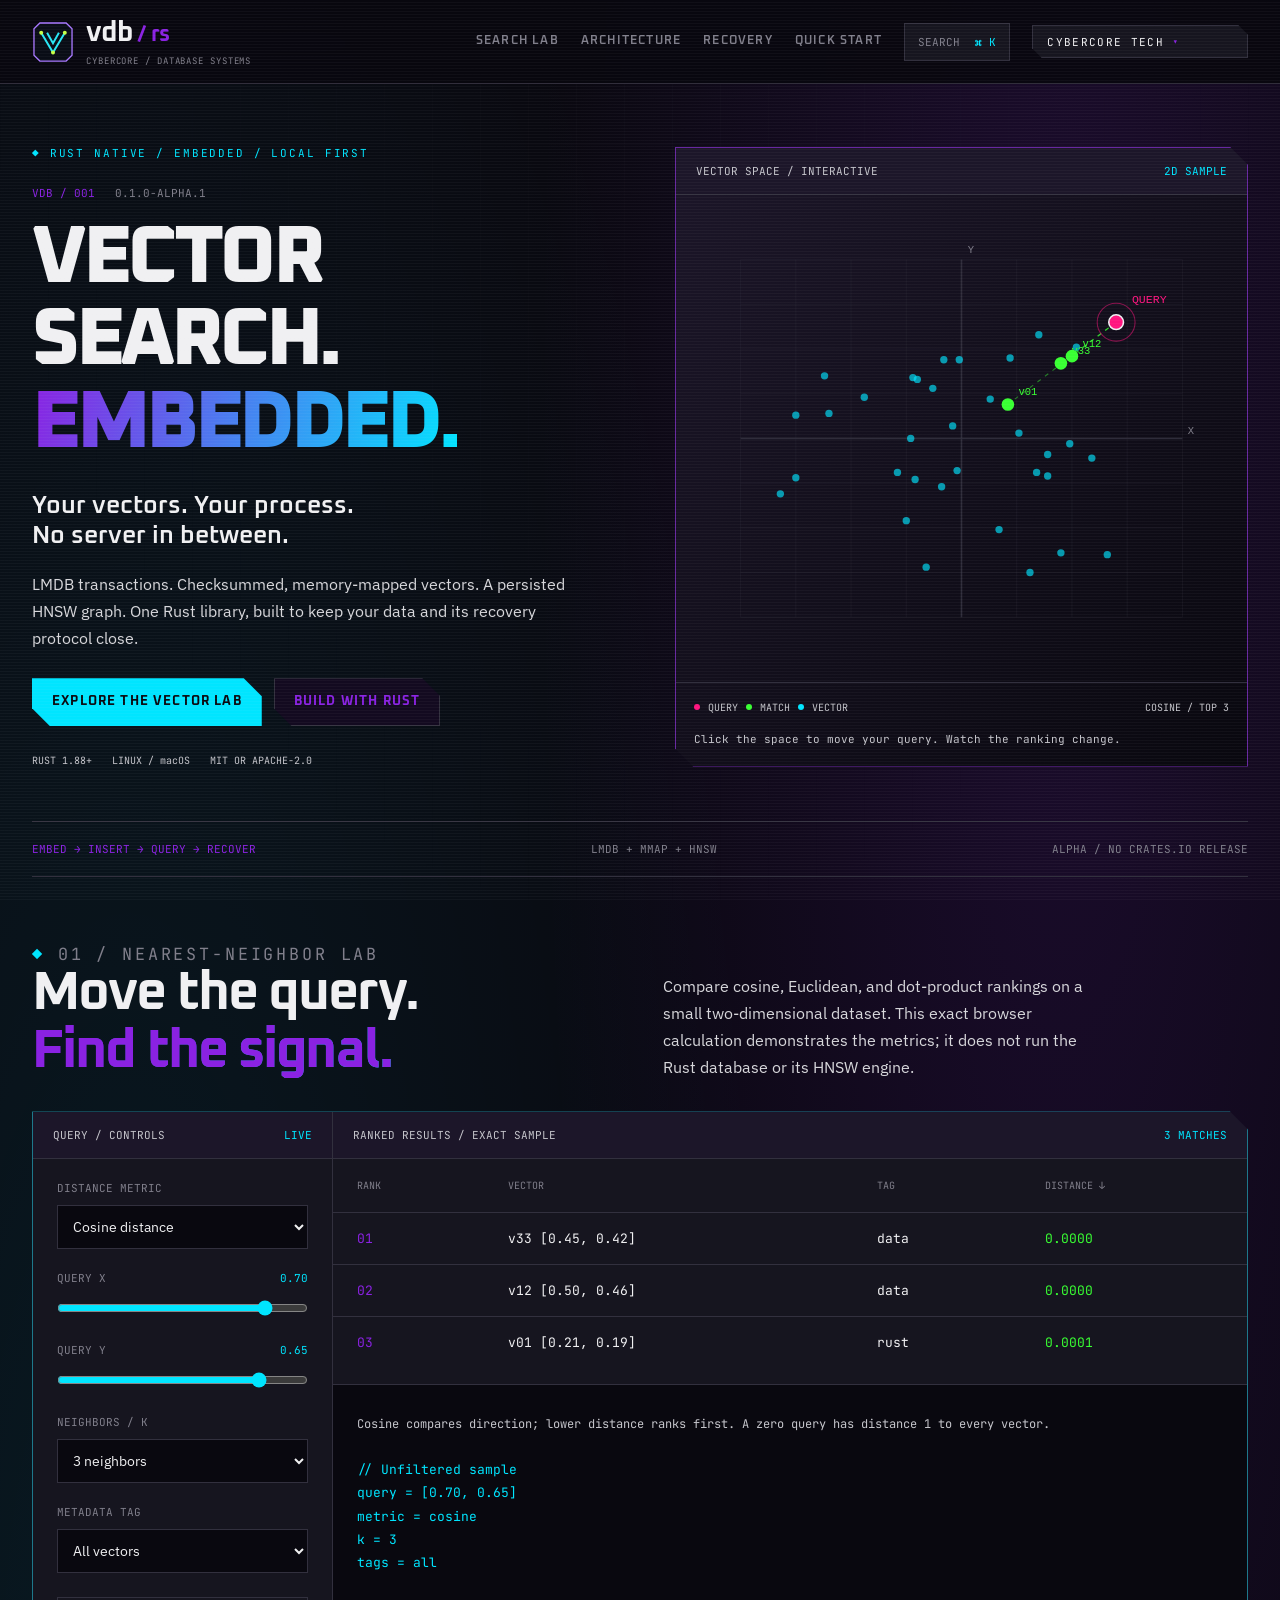
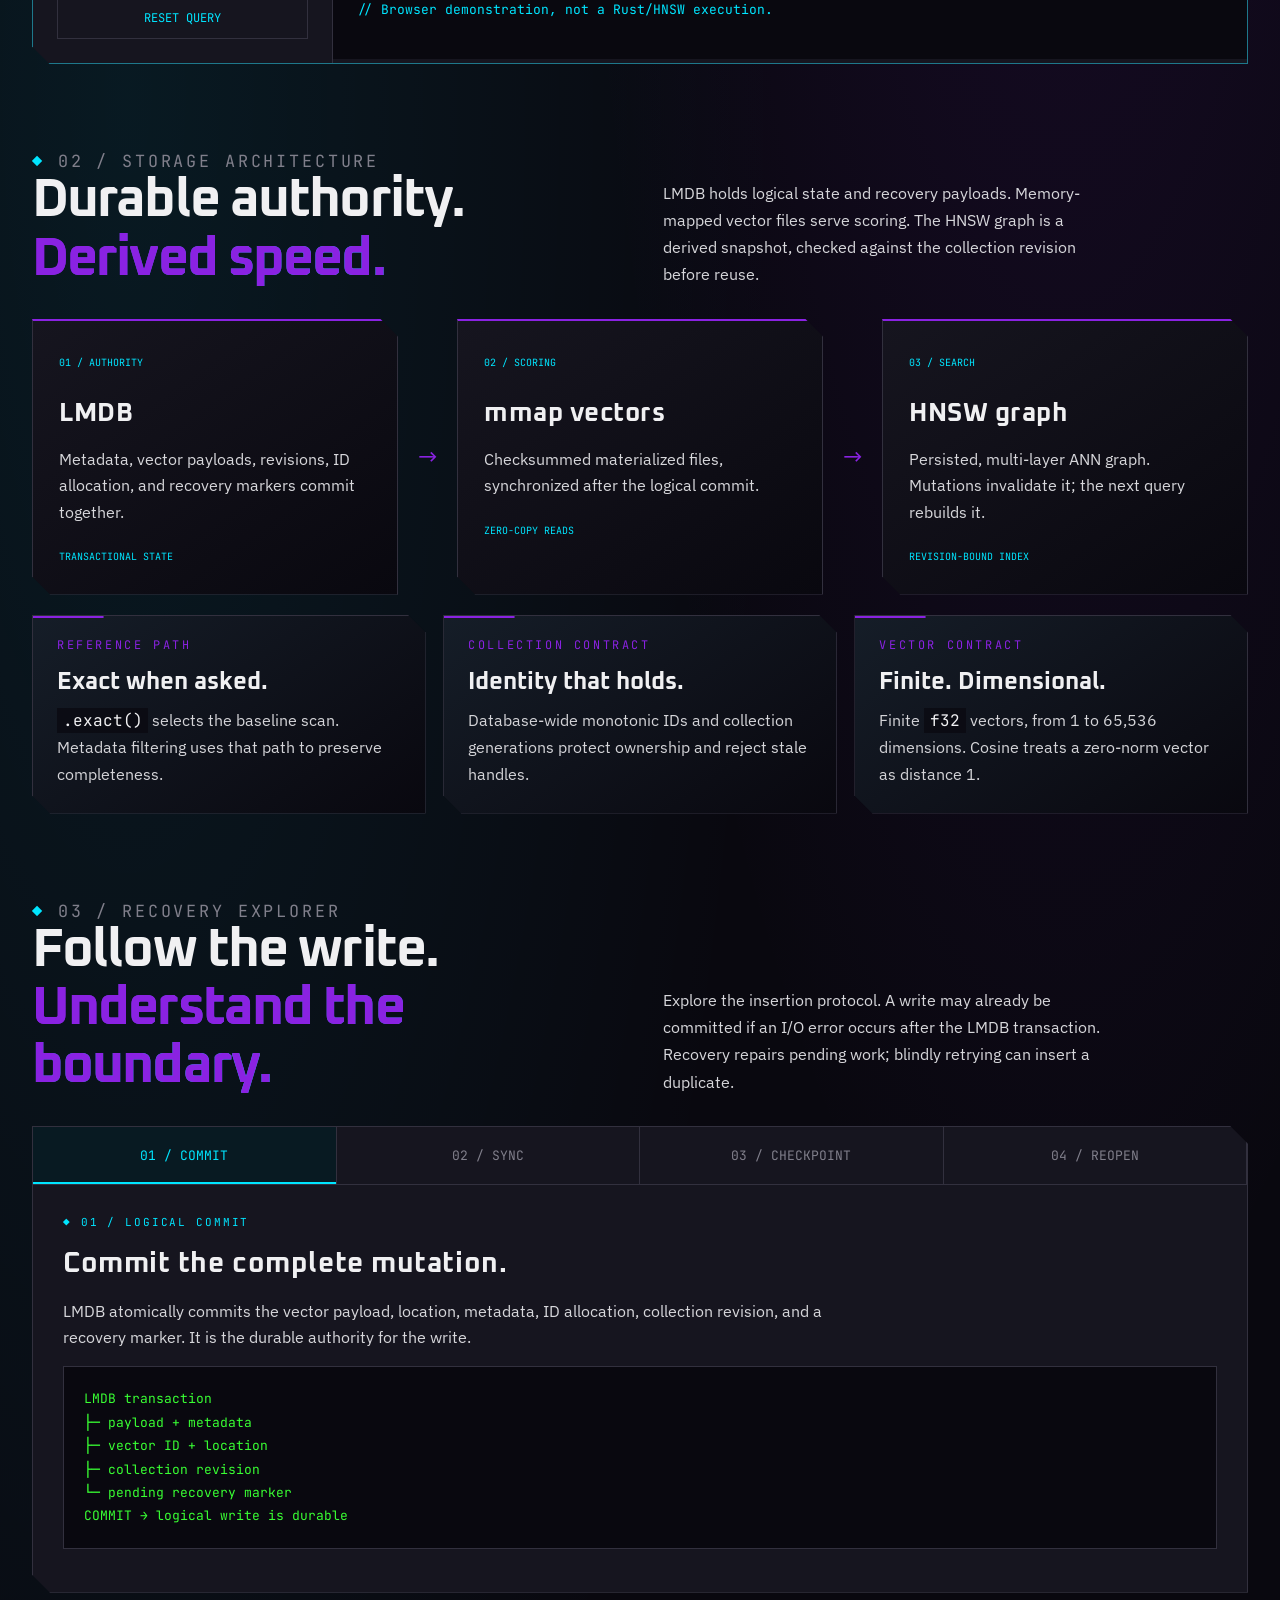
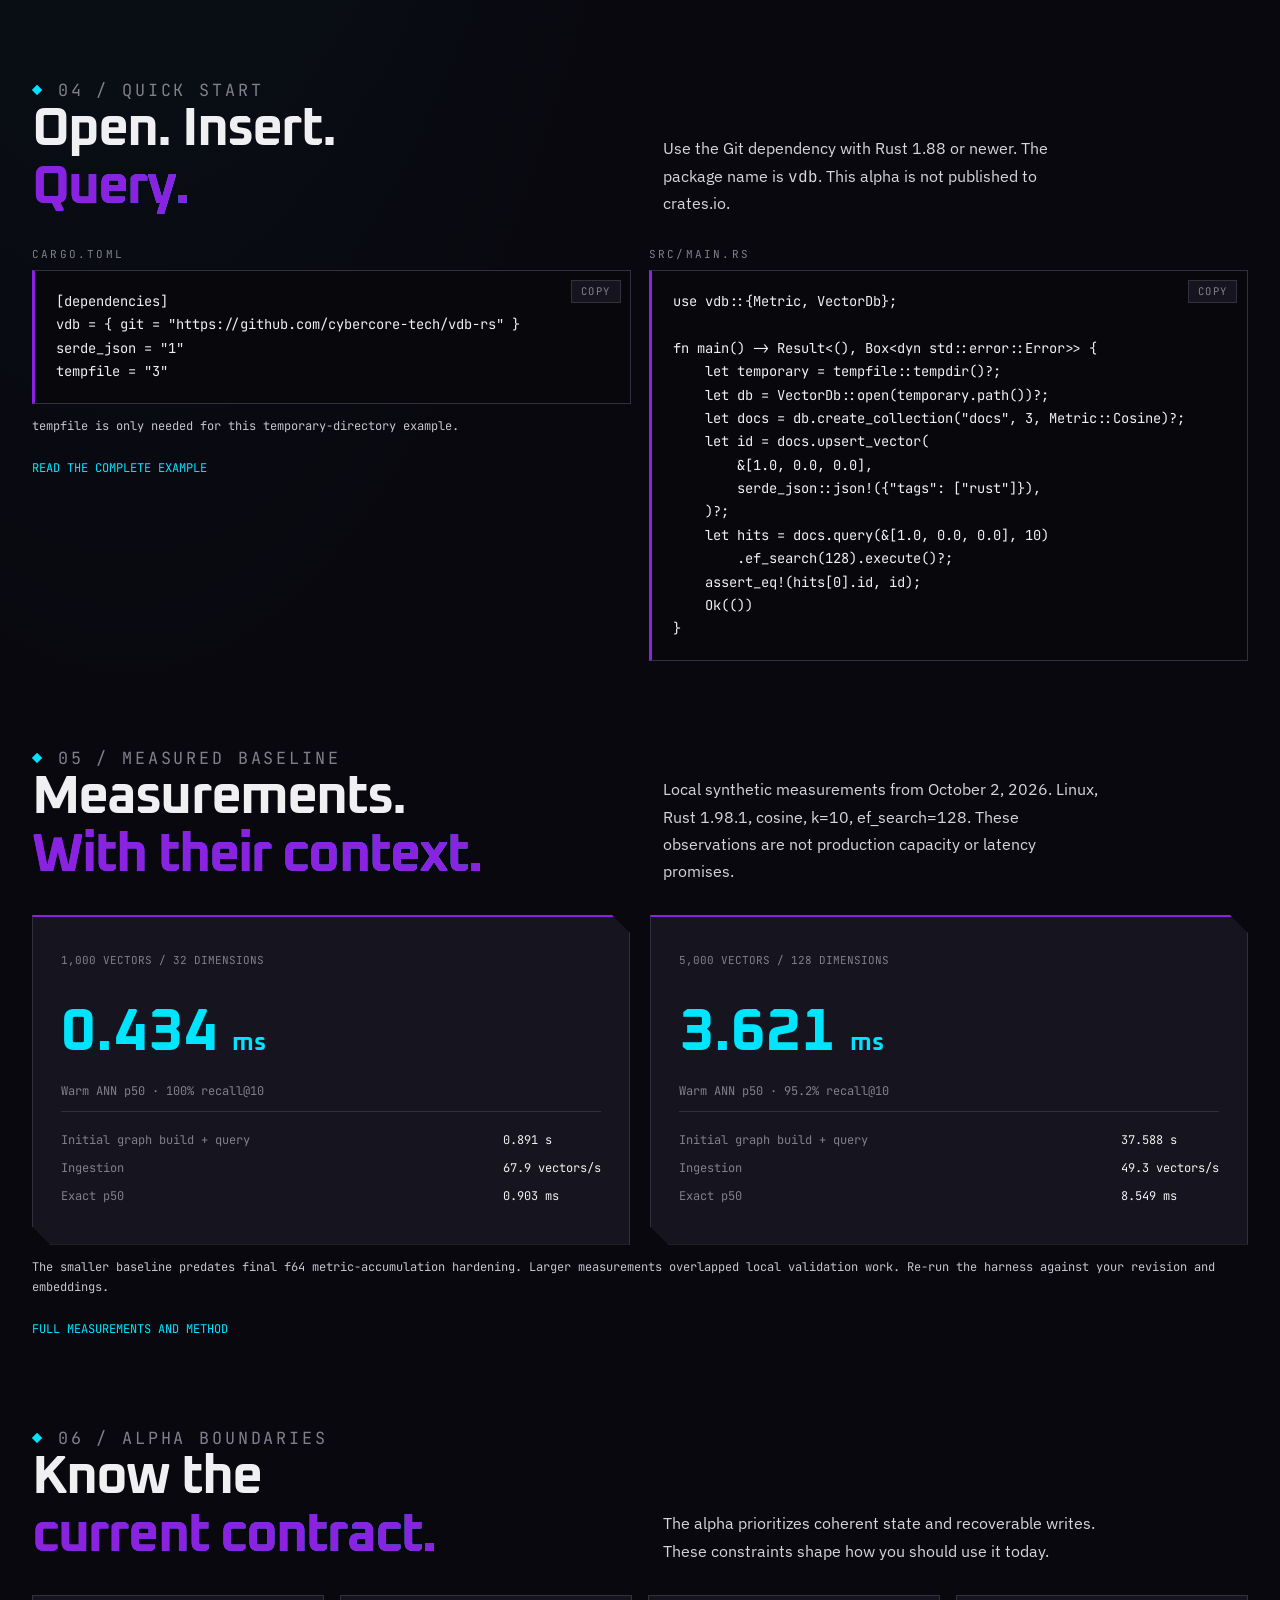
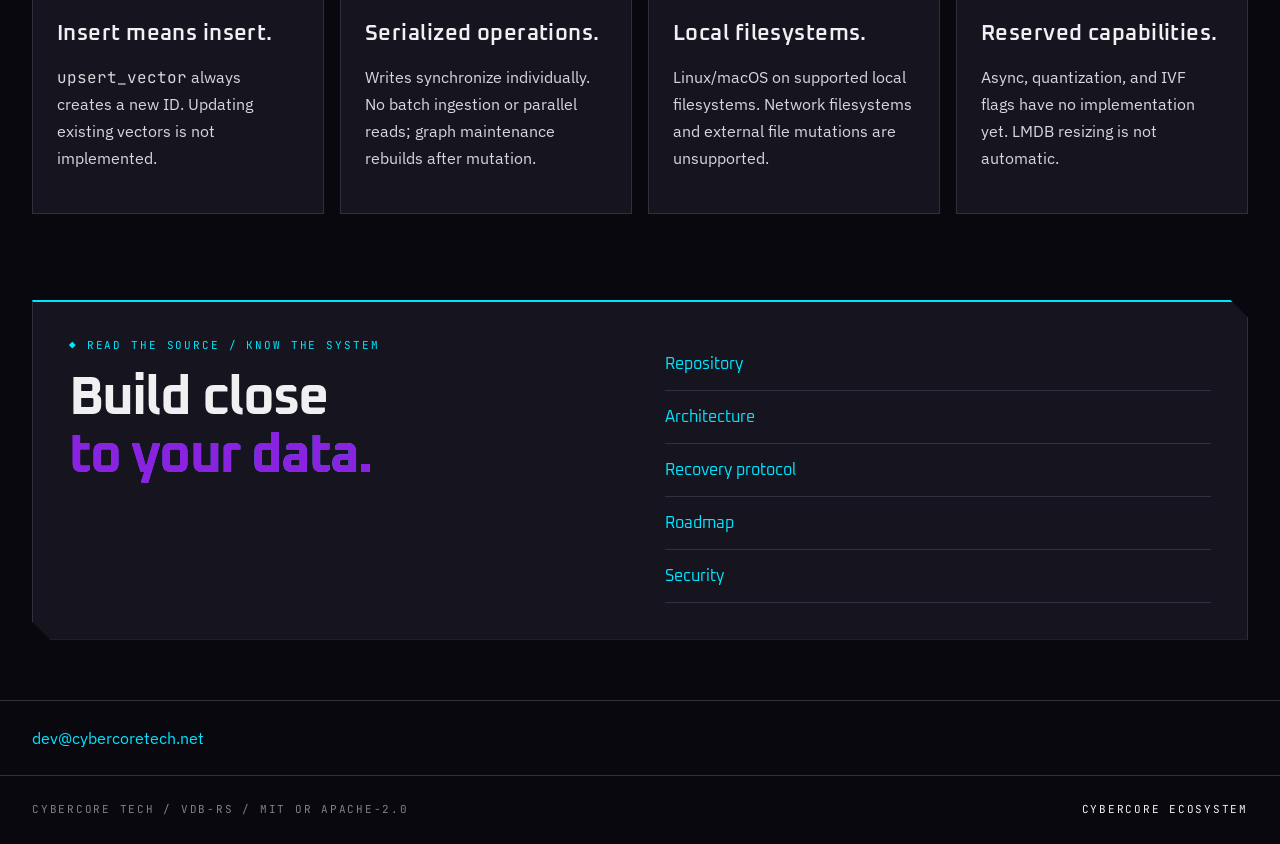
==== index.html @ 1ded9e24 "Serve interactive vdb-rs website from Pages root" ====
<!doctype html>
<html lang="en" data-theme="vdb-neural-violet">
<head>
<meta charset="utf-8"><meta name="viewport" content="width=device-width,initial-scale=1">
<title>vdb-rs — Vector search. Embedded.</title><meta name="description" content="An embedded Rust vector database with LMDB transactions, checksummed mmap vectors, durable recovery, and persisted HNSW. Explore vector search in an interactive lab."><meta name="theme-color" content="#09080f">
<link rel="icon" type="image/svg+xml" href="docs/assets/vdb-mark.svg"><link rel="stylesheet" href="docs/base.css"><link rel="stylesheet" href="docs/fonts.css"><link rel="stylesheet" href="docs/site.css">
<script>window.SITE={dataRoot:'https://cybercore-tech.github.io/data',defaultTheme:'vdb-neural-violet',mashups:[{id:'vdb-neural-violet',label:'NEURAL VIOLET',base:'cyberpunk-mainframe',accent:'neosynth-nova'},{id:'vdb-index-acid',label:'INDEX ACID',base:'dystopian-sector',accent:'cyberdyne-neural'}]};</script>
</head>
<body>
<a class="skip-link" href="#main">Skip to content</a>
<header class="site-header"><a class="brand" href="#top"><img src="docs/assets/vdb-mark.svg" alt="" width="42" height="42"><span class="brand-name">vdb<span class="brand-rs">/ rs</span><small>CYBERCORE / DATABASE SYSTEMS</small></span></a><nav class="main-nav" aria-label="Primary"><a href="#lab">SEARCH LAB</a><a href="#architecture">ARCHITECTURE</a><a href="#recovery">RECOVERY</a><a href="#setup">QUICK START</a></nav><button id="openSearch" class="search-trigger" type="button">SEARCH <kbd>⌘ K</kbd></button><div class="theme-picker"><button id="themeButton" class="theme-button" type="button" aria-haspopup="listbox" aria-expanded="false" aria-controls="themeMenu">NEURAL VIOLET</button><div id="themeMenu" class="theme-menu" role="listbox" aria-label="Theme" hidden></div></div></header>
<main id="main">
<section id="top" class="wrap hero"><div class="hero-copy"><p class="eyebrow">RUST NATIVE / EMBEDDED / LOCAL FIRST</p><div class="hero-id">VDB / 001 <span>0.1.0-ALPHA.1</span></div><h1>VECTOR<br>SEARCH.<br><em>EMBEDDED.</em></h1><p class="tagline">Your vectors. Your process.<br>No server in between.</p><p class="lede">LMDB transactions. Checksummed, memory-mapped vectors. A persisted HNSW graph. One Rust library, built to keep your data and its recovery protocol close.</p><div class="cta"><a class="btn" href="#lab">EXPLORE THE VECTOR LAB</a><a class="btn ghost" href="#setup">BUILD WITH RUST</a></div><div class="hero-meta">RUST 1.88+ <span>LINUX / macOS</span> MIT OR APACHE-2.0</div></div><div class="hero-instrument"><div class="panel-bar"><span>VECTOR SPACE / INTERACTIVE</span><span>2D SAMPLE</span></div><div class="plot-shell"><svg id="vectorPlot" viewBox="0 0 520 440" role="img" aria-labelledby="plotTitle plotDesc"><title id="plotTitle">Interactive two-dimensional vector space</title><desc id="plotDesc">Sample vectors and a query point. Click to move the query or use the X and Y controls in the search lab. Lines connect the nearest ranked matches.</desc></svg></div><div class="plot-footer"><span class="legend"><i></i>QUERY <i></i>MATCH <i></i>VECTOR</span><span id="plotMetric">COSINE / TOP 3</span></div><p class="plot-hint">Click the space to move your query. Watch the ranking change.</p></div></section>
<div class="wrap mission-strip"><span>EMBED → INSERT → QUERY → RECOVER</span><span>LMDB + MMAP + HNSW</span><span>ALPHA / NO CRATES.IO RELEASE</span></div>
<section class="wrap section" id="lab"><div class="section-head"><div><p class="eyebrow">01 / NEAREST-NEIGHBOR LAB</p><h2>Move the query.<br><em>Find the signal.</em></h2></div><p>Compare cosine, Euclidean, and dot-product rankings on a small two-dimensional dataset. This exact browser calculation demonstrates the metrics; it does not run the Rust database or its HNSW engine.</p></div><div class="lab-grid"><div class="query-panel"><div class="panel-bar">QUERY / CONTROLS <span>LIVE</span></div><label for="metric">DISTANCE METRIC</label><select id="metric"><option value="cosine">Cosine distance</option><option value="euclidean">Euclidean distance</option><option value="dot">Dot-product similarity</option></select><label for="queryX">QUERY X <output id="xValue" for="queryX">0.70</output></label><input id="queryX" type="range" min="-1" max="1" step="0.01" value="0.7"><label for="queryY">QUERY Y <output id="yValue" for="queryY">0.65</output></label><input id="queryY" type="range" min="-1" max="1" step="0.01" value="0.65"><label for="neighborCount">NEIGHBORS / K</label><select id="neighborCount"><option value="3">3 neighbors</option><option value="5">5 neighbors</option><option value="8">8 neighbors</option></select><label for="vectorFilter">METADATA TAG</label><select id="vectorFilter"><option value="all">All vectors</option><option value="rust">rust</option><option value="systems">systems</option><option value="data">data</option></select><button id="resetQuery" class="quiet-button" type="button">RESET QUERY</button></div><div class="results-panel"><div class="panel-bar"><span>RANKED RESULTS / EXACT SAMPLE</span><span id="resultCount" role="status">3 MATCHES</span></div><div class="table-scroll"><table><thead><tr><th scope="col">RANK</th><th scope="col">VECTOR</th><th scope="col">TAG</th><th scope="col" id="scoreHeading">DISTANCE ↓</th></tr></thead><tbody id="resultRows"></tbody></table></div><div class="query-readout"><span id="metricExplanation">Cosine compares direction; lower distance ranks first.</span><pre id="queryCode"></pre></div></div></div></section>
<section class="wrap section" id="architecture"><div class="section-head"><div><p class="eyebrow">02 / STORAGE ARCHITECTURE</p><h2>Durable authority.<br><em>Derived speed.</em></h2></div><p>LMDB holds logical state and recovery payloads. Memory-mapped vector files serve scoring. The HNSW graph is a derived snapshot, checked against the collection revision before reuse.</p></div><div class="architecture-flow"><article><span class="num">01 / AUTHORITY</span><h3>LMDB</h3><p>Metadata, vector payloads, revisions, ID allocation, and recovery markers commit together.</p><code>TRANSACTIONAL STATE</code></article><span class="flow-connector" aria-hidden="true">→</span><article><span class="num">02 / SCORING</span><h3>mmap vectors</h3><p>Checksummed materialized files, synchronized after the logical commit.</p><code>ZERO-COPY READS</code></article><span class="flow-connector" aria-hidden="true">→</span><article><span class="num">03 / SEARCH</span><h3>HNSW graph</h3><p>Persisted, multi-layer ANN graph. Mutations invalidate it; the next query rebuilds it.</p><code>REVISION-BOUND INDEX</code></article></div><div class="grid g3 capability-grid"><article class="card"><span class="num">REFERENCE PATH</span><h3>Exact when asked.</h3><p><code>.exact()</code> selects the baseline scan. Metadata filtering uses that path to preserve completeness.</p></article><article class="card"><span class="num">COLLECTION CONTRACT</span><h3>Identity that holds.</h3><p>Database-wide monotonic IDs and collection generations protect ownership and reject stale handles.</p></article><article class="card"><span class="num">VECTOR CONTRACT</span><h3>Finite. Dimensional.</h3><p>Finite <code>f32</code> vectors, from 1 to 65,536 dimensions. Cosine treats a zero-norm vector as distance 1.</p></article></div></section>
<section class="wrap section" id="recovery"><div class="section-head"><div><p class="eyebrow">03 / RECOVERY EXPLORER</p><h2>Follow the write.<br><em>Understand the boundary.</em></h2></div><p>Explore the insertion protocol. A write may already be committed if an I/O error occurs after the LMDB transaction. Recovery repairs pending work; blindly retrying can insert a duplicate.</p></div><div class="recovery-panel"><div class="recovery-steps" role="tablist" aria-label="Recovery protocol stages"><button role="tab" id="recoveryTab0" aria-controls="recoveryDetail" aria-selected="true" data-step="0">01 / COMMIT</button><button role="tab" id="recoveryTab1" aria-controls="recoveryDetail" aria-selected="false" tabindex="-1" data-step="1">02 / SYNC</button><button role="tab" id="recoveryTab2" aria-controls="recoveryDetail" aria-selected="false" tabindex="-1" data-step="2">03 / CHECKPOINT</button><button role="tab" id="recoveryTab3" aria-controls="recoveryDetail" aria-selected="false" tabindex="-1" data-step="3">04 / REOPEN</button></div><div id="recoveryDetail" role="tabpanel" aria-labelledby="recoveryTab0" tabindex="0"><p class="eyebrow" id="recoveryStage"></p><h3 id="recoveryTitle"></h3><p id="recoveryText"></p><pre id="recoveryTrace"></pre></div></div></section>
<section class="wrap section" id="setup"><div class="section-head"><div><p class="eyebrow">04 / QUICK START</p><h2>Open. Insert.<br><em>Query.</em></h2></div><p>Use the Git dependency with Rust 1.88 or newer. The package name is <code>vdb</code>. This alpha is not published to crates.io.</p></div><div class="grid g2"><div><span class="label">CARGO.TOML</span><pre class="code" data-copy><code>[dependencies]
vdb = { git = "https://github.com/cybercore-tech/vdb-rs" }
serde_json = "1"
tempfile = "3"</code></pre><p class="code-note">tempfile is only needed for this temporary-directory example.</p><a class="source-link" href="https://github.com/cybercore-tech/vdb-rs/blob/main/examples/basic.rs">READ THE COMPLETE EXAMPLE</a></div><div><span class="label">SRC/MAIN.RS</span><pre class="code" data-copy><code>use vdb::{Metric, VectorDb};

fn main() -&gt; Result&lt;(), Box&lt;dyn std::error::Error&gt;&gt; {
    let temporary = tempfile::tempdir()?;
    let db = VectorDb::open(temporary.path())?;
    let docs = db.create_collection("docs", 3, Metric::Cosine)?;
    let id = docs.upsert_vector(
        &amp;[1.0, 0.0, 0.0],
        serde_json::json!({"tags": ["rust"]}),
    )?;
    let hits = docs.query(&amp;[1.0, 0.0, 0.0], 10)
        .ef_search(128).execute()?;
    assert_eq!(hits[0].id, id);
    Ok(())
}</code></pre></div></div></section>
<section class="wrap section" id="benchmarks"><div class="section-head"><div><p class="eyebrow">05 / MEASURED BASELINE</p><h2>Measurements.<br><em>With their context.</em></h2></div><p>Local synthetic measurements from October 2, 2026. Linux, Rust 1.98.1, cosine, k=10, ef_search=128. These observations are not production capacity or latency promises.</p></div><div class="benchmark-grid"><article><span>1,000 VECTORS / 32 DIMENSIONS</span><strong>0.434 <small>ms</small></strong><p>Warm ANN p50 · 100% recall@10</p><dl><dt>Initial graph build + query</dt><dd>0.891 s</dd><dt>Ingestion</dt><dd>67.9 vectors/s</dd><dt>Exact p50</dt><dd>0.903 ms</dd></dl></article><article><span>5,000 VECTORS / 128 DIMENSIONS</span><strong>3.621 <small>ms</small></strong><p>Warm ANN p50 · 95.2% recall@10</p><dl><dt>Initial graph build + query</dt><dd>37.588 s</dd><dt>Ingestion</dt><dd>49.3 vectors/s</dd><dt>Exact p50</dt><dd>8.549 ms</dd></dl></article></div><p class="code-note">The smaller baseline predates final f64 metric-accumulation hardening. Larger measurements overlapped local validation work. Re-run the harness against your revision and embeddings.</p><a class="source-link" href="https://github.com/cybercore-tech/vdb-rs/blob/main/docs/benchmarks.md">FULL MEASUREMENTS AND METHOD</a></section>
<section class="wrap section" id="alpha"><div class="section-head"><div><p class="eyebrow">06 / ALPHA BOUNDARIES</p><h2>Know the<br><em>current contract.</em></h2></div><p>The alpha prioritizes coherent state and recoverable writes. These constraints shape how you should use it today.</p></div><div class="alpha-grid"><article><h3>Insert means insert.</h3><p><code>upsert_vector</code> always creates a new ID. Updating existing vectors is not implemented.</p></article><article><h3>Serialized operations.</h3><p>Writes synchronize individually. No batch ingestion or parallel reads; graph maintenance rebuilds after mutation.</p></article><article><h3>Local filesystems.</h3><p>Linux/macOS on supported local filesystems. Network filesystems and external file mutations are unsupported.</p></article><article><h3>Reserved capabilities.</h3><p>Async, quantization, and IVF flags have no implementation yet. LMDB resizing is not automatic.</p></article></div></section>
<section class="wrap section" id="docs"><div class="final-panel"><div><p class="eyebrow">READ THE SOURCE / KNOW THE SYSTEM</p><h2>Build close<br><em>to your data.</em></h2></div><div class="doc-links"><a href="https://github.com/cybercore-tech/vdb-rs">Repository</a><a href="https://github.com/cybercore-tech/vdb-rs/blob/main/docs/arch.md">Architecture</a><a href="https://github.com/cybercore-tech/vdb-rs/blob/main/docs/recovery.md">Recovery protocol</a><a href="https://github.com/cybercore-tech/vdb-rs/blob/main/docs/roadmap.md">Roadmap</a><a href="https://github.com/cybercore-tech/vdb-rs/blob/main/SECURITY.md">Security</a></div></div></section>
</main>
<section class="contact-band"><div class="wrap"><cybercore-contact repo="vdb-rs"><a href="mailto:dev@cybercoretech.net">dev@cybercoretech.net</a></cybercore-contact></div></section>
<footer><span>CYBERCORE TECH / VDB-RS / MIT OR APACHE-2.0</span><a href="https://cybercore-tech.github.io/">CYBERCORE ECOSYSTEM</a></footer>
<dialog id="searchDialog" aria-labelledby="searchTitle"><div class="panel-bar"><span id="searchTitle">SEARCH VDB-RS</span><button id="closeSearch" aria-label="Close search" type="button">ESC</button></div><label class="sr-only" for="searchInput">Search page sections</label><input id="searchInput" type="search" placeholder="Metrics, recovery, quick start…"><div id="searchResults"></div><p>Tab to navigate · Enter to open · Esc to close</p></dialog>
<script src="docs/theme.js"></script><script src="docs/lab.js"></script><script type="module" src="https://cybercore-tech.github.io/kit/contact.js"></script>
</body></html>
---- docs/base.css ----
/* Cybercore project-site kit — shared styles. Palette vars are set live by
   app.js from the org theme registry; these are master-mix fallbacks. */

:root {
  --bg: #09080f; --white: #f0f0f2; --acid: #39ff33; --pink: #ff147f; --purple: #8a22e2;
  --cyan: #00e5ff; --orange: #ff9000; --red: #f1142d; --panel: #16151f; --line: #32303e; --muted: #807f8b;
  --sans: Oxanium, system-ui, sans-serif; --display: Orbitron, Oxanium, sans-serif; --mono: 'Share Tech Mono', ui-monospace, monospace;
  --x: 50vw; --y: 30vh;
  --a1: var(--cyan); --a2: var(--pink); --a3: var(--acid);
  --glow: 0 0 .6rem color-mix(in srgb, var(--a1) 55%, transparent), 0 0 2.4rem color-mix(in srgb, var(--a1) 22%, transparent);
  color-scheme: dark;
}
*, *::before, *::after { box-sizing: border-box; }
html { scroll-behavior: smooth; background: var(--bg); }
body {
  margin: 0; min-height: 100vh; color: var(--white); font: 400 1.02rem/1.6 var(--sans);
  background:
    radial-gradient(42rem 42rem at var(--x) var(--y), color-mix(in srgb, var(--a1) 9%, transparent), transparent 60%),
    radial-gradient(60rem 40rem at 110% -10%, color-mix(in srgb, var(--a2) 14%, transparent), transparent 60%),
    radial-gradient(50rem 40rem at -10% 110%, color-mix(in srgb, var(--purple) 16%, transparent), transparent 60%),
    var(--bg);
  overflow-x: hidden;
}
body::before { /* grid */
  content: ""; position: fixed; inset: 0; pointer-events: none; z-index: 0;
  background-image: linear-gradient(color-mix(in srgb, var(--line) 55%, transparent) 1px, transparent 1px),
                    linear-gradient(90deg, color-mix(in srgb, var(--line) 55%, transparent) 1px, transparent 1px);
  background-size: 48px 48px; mask-image: radial-gradient(ellipse at 50% 0%, #000 0%, transparent 75%);
}
body::after { /* scanlines */
  content: ""; position: fixed; inset: 0; pointer-events: none; z-index: 60; opacity: .06;
  background: repeating-linear-gradient(0deg, #fff 0 1px, transparent 1px 3px);
}
a { color: var(--a1); text-decoration: none; }
a:hover { text-decoration: underline; text-underline-offset: 3px; }
::selection { background: var(--a2); color: var(--bg); }
code, pre, kbd { font-family: var(--mono); }
:focus-visible { outline: 2px solid var(--a1); outline-offset: 3px; }

/* ---------- header ---------- */
.site-header {
  position: sticky; top: 0; z-index: 50; display: flex; align-items: center; gap: 1.5rem;
  padding: .85rem clamp(1rem, 4vw, 3rem);
  background: color-mix(in srgb, var(--bg) 78%, transparent); backdrop-filter: blur(14px) saturate(1.4);
  border-bottom: 1px solid color-mix(in srgb, var(--line) 80%, transparent);
}
.brand { display: flex; align-items: center; gap: .7rem; color: var(--white); font: 700 .86rem/1 var(--display); letter-spacing: .14em; --brand-color: var(--cyan); --brand-second: var(--purple); }
.brand:hover { text-decoration: none; }
.brand[data-brand-phase="1"] { --brand-color: var(--pink); --brand-second: var(--orange); }
.brand[data-brand-phase="2"] { --brand-color: var(--acid); --brand-second: var(--cyan); }
.brand[data-brand-phase="3"] { --brand-color: var(--orange); --brand-second: var(--pink); }
.brand[data-brand-phase="4"] { --brand-color: var(--purple); --brand-second: var(--acid); }
.brand[data-brand-phase="5"] { --brand-color: var(--red); --brand-second: var(--cyan); }
.brand-emblem { display: grid; place-items: center; width: 2.3rem; height: 2.3rem; clip-path: polygon(25% 0, 75% 0, 100% 50%, 75% 100%, 25% 100%, 0 50%); background: linear-gradient(135deg, var(--brand-color), var(--brand-second)); color: var(--bg); font-size: .72rem; transition: background .8s; }
.brand-name b { color: var(--brand-color); transition: color .8s; }
.brand small { display: block; margin-top: .3rem; color: var(--muted); font: 400 .66rem/1 var(--mono); letter-spacing: .2em; }
.main-nav { display: flex; gap: 1.3rem; margin-left: auto; font: 600 .74rem/1 var(--display); letter-spacing: .18em; }
.main-nav a { color: var(--muted); }
.main-nav a:hover { color: var(--white); text-decoration: none; }

/* ---------- theme picker ---------- */
.theme-picker { position: relative; display: flex; align-items: center; gap: .6rem; }
.theme-label { color: var(--muted); font: .68rem/1 var(--mono); letter-spacing: .2em; }
.theme-button {
  min-width: 13.5rem; padding: .55rem .9rem; text-align: left; cursor: pointer;
  background: var(--panel); color: var(--white); border: 1px solid var(--line); border-radius: 0;
  font: 600 .72rem/1 var(--display); letter-spacing: .12em;
  clip-path: polygon(0 0, calc(100% - 10px) 0, 100% 10px, 100% 100%, 10px 100%, 0 calc(100% - 10px));
}
.theme-button::after { content: " ▾"; color: var(--a1); }
.theme-button:hover { border-color: var(--a1); box-shadow: var(--glow); }
.theme-menu {
  position: absolute; right: 0; top: calc(100% + .5rem); width: min(22rem, 90vw); max-height: min(70vh, 34rem); overflow: auto;
  padding: .4rem; background: color-mix(in srgb, var(--panel) 96%, #000); border: 1px solid var(--line);
  box-shadow: 0 1.5rem 4rem #000a, var(--glow); scrollbar-color: var(--line) transparent;
}
.theme-group-label { position: sticky; top: -.4rem; padding: .7rem .7rem .4rem; background: inherit; color: var(--a2); font: 700 .64rem/1 var(--display); letter-spacing: .2em; border-bottom: 1px solid var(--line); }
.theme-option { display: block; width: 100%; padding: .45rem .7rem; text-align: left; cursor: pointer; background: none; border: 0; color: var(--white); font: .78rem/1.3 var(--mono); letter-spacing: .06em; }
.theme-option:hover, .theme-option:focus-visible { background: color-mix(in srgb, var(--a1) 14%, transparent); color: var(--a1); outline: none; }
.theme-option[aria-selected="true"] { color: var(--bg); background: var(--a1); }

/* ---------- layout ---------- */
main { position: relative; z-index: 1; }
.wrap { width: min(76rem, 100% - 2.5rem); margin-inline: auto; }
.section { padding: clamp(4rem, 9vw, 7.5rem) 0; }
.eyebrow { margin: 0 0 1rem; color: var(--a1); font: .76rem/1 var(--mono); letter-spacing: .28em; text-transform: uppercase; }
.eyebrow::before { content: "◆ "; color: var(--a2); }
h1, h2, h3 { font-family: var(--display); line-height: 1.05; margin: 0; letter-spacing: .02em; }
h2 { font-size: clamp(2rem, 5vw, 3.4rem); }
h2 em, h1 em { font-style: normal; color: transparent; background: linear-gradient(90deg, var(--a1), var(--a2)); -webkit-background-clip: text; background-clip: text; }
.section-head { display: grid; grid-template-columns: minmax(0, 1fr) minmax(0, 1fr); gap: 2rem; align-items: end; margin-bottom: 3rem; }
.section-head p { margin: 0; color: var(--muted); font-size: 1.05rem; }
.reveal { opacity: 0; transform: translateY(22px); transition: opacity .7s ease, transform .7s ease; }
.reveal.in { opacity: 1; transform: none; }

/* ---------- hero ---------- */
.hero { display: grid; grid-template-columns: minmax(0, 1.05fr) minmax(0, .95fr); gap: clamp(2rem, 5vw, 4rem); align-items: center; min-height: min(calc(100vh - 4rem), 52rem); padding: 3rem 0 2rem; }
.hero h1 { font-size: clamp(3rem, 8.5vw, 6.6rem); font-weight: 900; letter-spacing: .01em; text-shadow: 0 0 2.5rem color-mix(in srgb, var(--a1) 25%, transparent); }
.hero h1 .glitch { position: relative; display: inline-block; }
.hero h1 .glitch::before, .hero h1 .glitch::after { content: attr(data-text); position: absolute; inset: 0; pointer-events: none; }
.hero h1 .glitch::before { color: var(--a2); clip-path: inset(0 0 62% 0); transform: translate(-2px, -1px); opacity: .8; animation: glitch 3.6s infinite steps(1); }
.hero h1 .glitch::after { color: var(--a1); clip-path: inset(58% 0 0 0); transform: translate(2px, 1px); opacity: .8; animation: glitch 2.9s infinite reverse steps(1); }
@keyframes glitch { 0%, 92%, 100% { transform: none; } 93% { transform: translate(-4px, 1px); } 95% { transform: translate(3px, -2px); } 97% { transform: translate(-1px, 2px); } }
.hero .tagline { margin: 1.4rem 0 0; font: 600 clamp(1.1rem, 2.2vw, 1.45rem)/1.35 var(--sans); color: var(--white); max-width: 34rem; }
.hero .lede { margin: 1.1rem 0 0; color: var(--muted); max-width: 34rem; }
.chips { display: flex; flex-wrap: wrap; gap: .5rem; margin-top: 1.6rem; }
.chip { padding: .35rem .7rem; border: 1px solid var(--line); background: color-mix(in srgb, var(--panel) 80%, transparent); color: var(--muted); font: .72rem/1 var(--mono); letter-spacing: .14em; }
.chip b { color: var(--a3); font-weight: 400; }
.cta { display: flex; flex-wrap: wrap; gap: .8rem; margin-top: 2.2rem; }
.btn { display: inline-flex; align-items: center; gap: .5rem; padding: .85rem 1.25rem; font: 700 .76rem/1 var(--display); letter-spacing: .16em; color: var(--bg); background: linear-gradient(90deg, var(--a1), color-mix(in srgb, var(--a1) 60%, var(--a2))); clip-path: polygon(0 0, calc(100% - 12px) 0, 100% 12px, 100% 100%, 12px 100%, 0 calc(100% - 12px)); transition: filter .2s, transform .2s; }
.btn:hover { text-decoration: none; filter: brightness(1.15) drop-shadow(0 0 .8rem var(--a1)); transform: translateY(-1px); }
.btn.ghost { color: var(--white); background: transparent; box-shadow: inset 0 0 0 1px var(--line); }
.btn.ghost:hover { box-shadow: inset 0 0 0 1px var(--a2); color: var(--a2); filter: none; }

/* ---------- console / terminal ---------- */
.console { position: relative; background: color-mix(in srgb, var(--panel) 92%, transparent); border: 1px solid var(--line); box-shadow: 0 2rem 5rem #0008; }
.console::before { content: ""; position: absolute; inset: -1px; pointer-events: none; background: linear-gradient(135deg, var(--a1), transparent 30%, transparent 70%, var(--a2)); -webkit-mask: linear-gradient(#000 0 0) content-box, linear-gradient(#000 0 0); -webkit-mask-composite: xor; mask-composite: exclude; padding: 1px; opacity: .8; }
.console-head { display: flex; justify-content: space-between; align-items: center; padding: .65rem 1rem; border-bottom: 1px solid var(--line); color: var(--muted); font: .72rem/1 var(--mono); letter-spacing: .14em; }
.console-head strong { color: var(--a3); font-weight: 400; }
.console-head strong::before { content: "● "; animation: pulse 1.6s infinite; }
@keyframes pulse { 50% { opacity: .25; } }
.term { margin: 0; padding: 1.1rem 1.2rem 1.3rem; overflow-x: auto; font: .86rem/1.75 var(--mono); color: var(--white); white-space: pre; }
.term > span { display: block; min-height: 1.75em; }
.term .typed { animation: typein .35s ease-out; }
@keyframes typein { from { opacity: 0; transform: translateX(-6px); } }
.t-dim { color: var(--muted); } .t-prompt { color: var(--a1); } .t-new { color: var(--cyan); } .t-del { color: var(--red); }
.t-mod { color: var(--orange); } .t-ok { color: var(--acid); } .t-pink { color: var(--pink); }
/* Some palettes' purple is very deep; lift it toward white so it stays legible on dark panels. */
.t-unr { color: color-mix(in srgb, var(--purple) 72%, var(--white)); }

/* ---------- cards / grids ---------- */
.grid { display: grid; gap: 1.1rem; }
.g2 { grid-template-columns: repeat(2, minmax(0, 1fr)); } .g3 { grid-template-columns: repeat(3, minmax(0, 1fr)); } .g4 { grid-template-columns: repeat(4, minmax(0, 1fr)); }
.card { position: relative; padding: 1.5rem 1.4rem 1.6rem; background: color-mix(in srgb, var(--panel) 88%, transparent); border: 1px solid var(--line); transition: border-color .25s, transform .25s, box-shadow .25s; overflow: hidden; }
.card::after { content: ""; position: absolute; left: 0; top: 0; width: 100%; height: 2px; background: var(--card-accent, var(--a1)); transform: scaleX(.18); transform-origin: left; transition: transform .45s ease; }
.card:hover { border-color: color-mix(in srgb, var(--card-accent, var(--a1)) 60%, var(--line)); transform: translateY(-3px); box-shadow: 0 1rem 3rem #0007; }
.card:hover::after { transform: scaleX(1); }
.card .num { display: block; margin-bottom: 1rem; color: var(--card-accent, var(--a1)); font: .74rem/1 var(--mono); letter-spacing: .22em; }
.card h3 { font-size: 1.15rem; margin-bottom: .6rem; letter-spacing: .06em; }
.card p { margin: 0; color: var(--muted); font-size: .96rem; }
.card code { color: var(--white); background: color-mix(in srgb, var(--bg) 70%, transparent); padding: .1rem .35rem; }
.c-cyan { --card-accent: var(--cyan); } .c-pink { --card-accent: var(--pink); } .c-acid { --card-accent: var(--acid); }
.c-orange { --card-accent: var(--orange); } .c-purple { --card-accent: var(--purple); } .c-red { --card-accent: var(--red); }

/* ---------- pipeline ---------- */
.pipeline { display: grid; grid-auto-flow: column; grid-auto-columns: minmax(0, 1fr); gap: 0; counter-reset: step; }
.step { position: relative; padding: 1.4rem 1.2rem; border: 1px solid var(--line); border-left: 0; background: color-mix(in srgb, var(--panel) 75%, transparent); }
.step:first-child { border-left: 1px solid var(--line); }
.step::before { counter-increment: step; content: "0" counter(step); display: block; color: var(--a2); font: 700 1.6rem/1 var(--display); margin-bottom: .8rem; }
.step:not(:last-child)::after { content: "▶"; position: absolute; right: -.62rem; top: 1.7rem; z-index: 2; color: var(--a1); font-size: .9rem; text-shadow: var(--glow); }
.step h3 { font-size: .95rem; letter-spacing: .1em; margin-bottom: .5rem; }
.step p { margin: 0; color: var(--muted); font-size: .9rem; }

/* ---------- code ---------- */
pre.code { position: relative; margin: 0; padding: 1.2rem 1.3rem; overflow-x: auto; background: color-mix(in srgb, var(--bg) 82%, #000); border: 1px solid var(--line); border-left: 3px solid var(--a1); font: .86rem/1.7 var(--mono); color: var(--white); }
pre.code .k { color: var(--a2); } pre.code .s { color: var(--a3); } pre.code .c { color: var(--muted); } pre.code .n { color: var(--orange); }
.copy { position: absolute; top: .6rem; right: .6rem; padding: .3rem .55rem; cursor: pointer; background: var(--panel); color: var(--muted); border: 1px solid var(--line); font: .66rem/1 var(--mono); letter-spacing: .14em; }
.copy:hover { color: var(--a1); border-color: var(--a1); }
.label { display: block; margin: 0 0 .55rem; color: var(--muted); font: .7rem/1 var(--mono); letter-spacing: .2em; }

/* ---------- theme strip ---------- */
.theme-strip { display: grid; grid-template-columns: auto 1fr auto; gap: 1.5rem; align-items: center; padding: 1.4rem 1.6rem; border: 1px solid var(--line); background: color-mix(in srgb, var(--panel) 85%, transparent); }
.theme-strip .now { font: 700 1.3rem/1.1 var(--display); letter-spacing: .06em; }
.theme-strip .recipe { color: var(--muted); font: .74rem/1.4 var(--mono); letter-spacing: .14em; }
#swatches { display: flex; gap: .45rem; }
#swatches i { width: 2.2rem; height: 2.2rem; clip-path: polygon(25% 0, 75% 0, 100% 50%, 75% 100%, 25% 100%, 0 50%); box-shadow: 0 0 1rem currentColor; }

/* ---------- misc ---------- */
.list { margin: 0; padding: 0; list-style: none; }
.list li { position: relative; padding: .55rem 0 .55rem 1.6rem; border-bottom: 1px dashed color-mix(in srgb, var(--line) 80%, transparent); color: var(--muted); }
.list li::before { content: "▸"; position: absolute; left: .2rem; color: var(--a1); }
.list li b { color: var(--white); font-weight: 600; }
.related { display: flex; align-items: center; justify-content: space-between; gap: 1rem; }
.related h3 { font-size: 1.3rem; }
footer { position: relative; z-index: 1; display: flex; flex-wrap: wrap; justify-content: space-between; gap: 1rem; padding: 2rem clamp(1rem, 4vw, 3rem); border-top: 1px solid var(--line); color: var(--muted); font: .7rem/1.6 var(--mono); letter-spacing: .16em; }
footer a { color: var(--white); }

/* ---------- responsive ---------- */
@media (max-width: 960px) {
  .hero, .section-head { grid-template-columns: 1fr; }
  .hero { min-height: auto; padding-top: 2.5rem; }
  .g3, .g4 { grid-template-columns: repeat(2, minmax(0, 1fr)); }
  .pipeline { grid-auto-flow: row; }
  .step { border-left: 1px solid var(--line); border-top: 0; } .step:first-child { border-top: 1px solid var(--line); }
  .step:not(:last-child)::after { content: "▼"; right: auto; left: 50%; top: auto; bottom: -.7rem; }
  .main-nav { display: none; }
  .theme-strip { grid-template-columns: 1fr; }
}
@media (max-width: 620px) {
  .g2, .g3, .g4 { grid-template-columns: 1fr; }
  .theme-label { display: none; } .theme-button { min-width: 0; }
  .brand-name { display: none; }
}
@media (prefers-reduced-motion: reduce) {
  *, *::before, *::after { animation: none !important; transition: none !important; }
  html { scroll-behavior: auto; }
}
/* Shared Cybercore contact block (cybercore-tech.github.io/kit/contact.js) */
.contact-band { position: relative; z-index: 1; padding: 3rem 0 2.5rem; border-top: 1px solid var(--line); }
.contact-band a { color: var(--a2, var(--cyan)); }
---- docs/fonts.css ----
@font-face {
  font-family: 'IBM Plex Sans';
  font-style: normal;
  font-weight: 400;
  font-stretch: normal;
  font-display: swap;
  src: url(assets/fonts/font-0.ttf) format('truetype');
}
@font-face {
  font-family: 'IBM Plex Sans';
  font-style: normal;
  font-weight: 500;
  font-stretch: normal;
  font-display: swap;
  src: url(assets/fonts/font-1.ttf) format('truetype');
}
@font-face {
  font-family: 'IBM Plex Sans';
  font-style: normal;
  font-weight: 600;
  font-stretch: normal;
  font-display: swap;
  src: url(assets/fonts/font-2.ttf) format('truetype');
}
@font-face {
  font-family: 'JetBrains Mono';
  font-style: normal;
  font-weight: 400;
  font-display: swap;
  src: url(assets/fonts/font-3.ttf) format('truetype');
}
@font-face {
  font-family: 'JetBrains Mono';
  font-style: normal;
  font-weight: 500;
  font-display: swap;
  src: url(assets/fonts/font-4.ttf) format('truetype');
}
@font-face {
  font-family: 'JetBrains Mono';
  font-style: normal;
  font-weight: 700;
  font-display: swap;
  src: url(assets/fonts/font-5.ttf) format('truetype');
}
@font-face {
  font-family: 'Oxanium';
  font-style: normal;
  font-weight: 400;
  font-display: swap;
  src: url(assets/fonts/font-6.ttf) format('truetype');
}
@font-face {
  font-family: 'Oxanium';
  font-style: normal;
  font-weight: 500;
  font-display: swap;
  src: url(assets/fonts/font-7.ttf) format('truetype');
}
@font-face {
  font-family: 'Oxanium';
  font-style: normal;
  font-weight: 600;
  font-display: swap;
  src: url(assets/fonts/font-8.ttf) format('truetype');
}
@font-face {
  font-family: 'Oxanium';
  font-style: normal;
  font-weight: 700;
  font-display: swap;
  src: url(assets/fonts/font-9.ttf) format('truetype');
}
@font-face {
  font-family: 'Oxanium';
  font-style: normal;
  font-weight: 800;
  font-display: swap;
  src: url(assets/fonts/font-10.ttf) format('truetype');
}
---- docs/site.css ----
:root{--sans:'IBM Plex Sans',system-ui,sans-serif;--display:'Oxanium',sans-serif;--mono:'JetBrains Mono',monospace;--muted:#a8b2c3;--bevel:polygon(0 0,calc(100% - 18px) 0,100% 18px,100% 100%,18px 100%,0 calc(100% - 18px));--a1:var(--purple);--a2:var(--cyan);--a3:var(--acid)}body{font:16px/1.65 var(--sans);background:radial-gradient(ellipse at 83% 8%,color-mix(in srgb,var(--purple) 14%,transparent),transparent 35%),radial-gradient(ellipse at 10% 30%,color-mix(in srgb,var(--cyan) 8%,transparent),transparent 40%),var(--bg)}body::before{opacity:.18}body::after{opacity:.035}h1,h2,h3{font-family:var(--display)}.wrap{width:min(1320px,calc(100% - 64px))}.site-header{min-height:84px;gap:22px;padding:16px 32px;background:color-mix(in srgb,var(--bg) 95%,transparent);position:sticky;top:0;z-index:30;backdrop-filter:blur(18px)}.brand{gap:12px;flex-shrink:0}.brand-name{font:700 28px var(--display);letter-spacing:-.03em}.brand-rs{font-size:22px;color:var(--purple);margin-left:4px}.brand-name small{font:9px var(--mono);letter-spacing:.1em}.main-nav{margin-left:auto;gap:22px}.main-nav a{font:600 12px var(--display);letter-spacing:.1em}.theme-button{font:11px var(--mono);max-width:165px;overflow:hidden;text-overflow:ellipsis;white-space:nowrap}.theme-menu{width:270px;max-width:calc(100vw - 32px);max-height:65vh}.theme-option{font:12px var(--mono)}.search-trigger{font:11px var(--mono);border:1px solid var(--line);background:var(--panel);color:var(--muted);padding:11px 13px;cursor:pointer;flex-shrink:0}.search-trigger kbd{color:var(--cyan);font:inherit;margin-left:8px}.skip-link{position:absolute;top:-100px;left:18px;z-index:40;padding:12px;background:var(--acid);color:var(--bg)}.skip-link:focus{top:12px}.hero{display:grid;grid-template-columns:1fr 1fr;gap:70px;align-items:center;padding-top:62px;padding-bottom:54px;min-height:0}.hero-copy{min-width:0}.eyebrow{font:11px var(--mono);letter-spacing:.17em;color:var(--cyan);margin:0 0 18px}.hero-id{display:flex;gap:20px;font:11px var(--mono);color:var(--purple);margin:26px 0 18px}.hero-id span{color:var(--muted)}.hero h1{font:800 clamp(3.7rem,6.3vw,6.5rem)/1.02 var(--display);letter-spacing:-.055em;margin:0 0 26px;text-shadow:none}.hero h1 em{font-style:normal;color:transparent;background:linear-gradient(110deg,var(--purple),var(--cyan));background-clip:text;-webkit-background-clip:text;text-shadow:none}.tagline{font:600 25px/1.2 var(--display);margin:0 0 20px}.lede,.section-head>p,.card p,.alpha-grid p{font:16px/1.7 var(--sans);color:color-mix(in srgb,var(--white) 75%,var(--muted))}.lede{max-width:490px}.cta{gap:12px;margin-top:26px;flex-wrap:wrap}.btn{font:700 13px var(--display);letter-spacing:.09em;padding:16px 20px;clip-path:var(--bevel);border-radius:0;color:var(--bg);background:var(--cyan);border-color:var(--cyan)}.btn.ghost{background:color-mix(in srgb,var(--purple) 8%,var(--bg));color:var(--purple);border-color:var(--purple)}.hero-meta{display:flex;flex-wrap:wrap;gap:20px;font:10px var(--mono);color:var(--muted);margin-top:28px}.hero-instrument{min-width:0;border:1px solid color-mix(in srgb,var(--purple) 60%,var(--line));background:linear-gradient(135deg,color-mix(in srgb,var(--purple) 5%,var(--panel)),var(--bg));clip-path:var(--bevel)}.panel-bar{display:flex;justify-content:space-between;align-items:center;gap:16px;padding:16px 20px;border-bottom:1px solid var(--line);font:11px var(--mono);color:color-mix(in srgb,var(--white) 60%,var(--muted));background:color-mix(in srgb,var(--purple) 5%,var(--panel))}.panel-bar button{font:11px var(--mono);background:none;border:0;color:var(--cyan);cursor:pointer}.panel-bar span:last-child{color:var(--cyan)}.plot-shell{padding:12px}.plot-shell svg{width:100%;height:auto;display:block;touch-action:pan-y;cursor:crosshair}.plot-footer{border-top:1px solid var(--line);padding:18px;display:flex;justify-content:space-between;gap:16px;font:10px var(--mono);color:var(--muted)}.legend{display:flex;align-items:center;gap:8px}.legend i{display:inline-block;width:6px;height:6px;border-radius:50%;background:var(--pink)}.legend i:nth-of-type(2){background:var(--acid)}.legend i:nth-of-type(3){background:var(--cyan)}.plot-hint{margin:0;padding:0 18px 20px;font:11px var(--mono);color:var(--muted)}.mission-strip{display:flex;justify-content:space-between;gap:20px;flex-wrap:wrap;padding:20px 0;border-top:1px solid var(--line);border-bottom:1px solid var(--line);font:11px var(--mono);color:var(--muted)}.mission-strip span:first-child{color:var(--purple)}.section{padding-top:66px;padding-bottom:20px;scroll-margin-top:105px}.section-head{gap:45px;align-items:end;margin-bottom:30px}.section-head h2,.final-panel h2{font:700 clamp(2.2rem,4.2vw,4rem)/1.08 var(--display);letter-spacing:-.035em}.section-head h2 em,.final-panel h2 em{color:var(--purple);font-style:normal}.section-head>p{max-width:440px}.lab-grid{display:grid;grid-template-columns:300px minmax(0,1fr);border:1px solid color-mix(in srgb,var(--cyan) 40%,var(--line));background:var(--panel);clip-path:var(--bevel)}.query-panel{border-right:1px solid var(--line);display:flex;flex-direction:column;min-width:0}.query-panel>label{font:11px var(--mono);margin:22px 24px 10px;color:var(--muted);display:flex;justify-content:space-between}.query-panel output{color:var(--cyan)}.query-panel select{margin:0 24px;padding:11px;background:var(--bg);border:1px solid var(--line);border-radius:0;color:var(--white);font:14px var(--sans);max-width:calc(100% - 48px)}.query-panel input{margin:5px 24px;accent-color:var(--cyan)}.quiet-button{font:12px var(--mono);background:none;border:1px solid var(--line);color:var(--cyan);padding:12px;margin:24px;cursor:pointer}.results-panel{min-width:0}.table-scroll{overflow:auto}table{border-collapse:collapse;width:100%;font:13px var(--mono)}th{text-align:left;color:var(--muted);font-size:10px;font-weight:400;padding:20px 24px}td{padding:17px 24px;border-top:1px solid var(--line)}td:first-child{color:var(--purple)}td:last-child{color:var(--acid)}.query-readout{padding:24px;border-top:1px solid var(--line);background:var(--bg);margin-top:16px}.query-readout>span{font:12px/1.7 var(--mono);color:var(--muted)}.query-readout pre{font:13px/1.8 var(--mono);color:var(--cyan);margin-top:22px;white-space:pre-wrap;overflow-wrap:anywhere}.architecture-flow{display:grid;grid-template-columns:1fr 35px 1fr 35px 1fr;align-items:center;gap:12px}.architecture-flow article{padding:26px;align-self:stretch;border:1px solid var(--line);border-top:2px solid var(--purple);background:linear-gradient(145deg,var(--panel),var(--bg));clip-path:var(--bevel)}.architecture-flow h3{font:700 26px var(--display);margin:24px 0 14px}.architecture-flow p{font-size:16px;color:var(--muted)}.architecture-flow code{font:10px var(--mono);color:var(--cyan)}.flow-connector{color:var(--purple);font-size:24px;text-align:center}.num{font:10px var(--mono);color:var(--cyan)}.capability-grid{margin-top:20px}.card{border-radius:0;clip-path:var(--bevel);padding:24px;background:linear-gradient(145deg,color-mix(in srgb,var(--cyan) 4%,var(--panel)),var(--bg))}.card h3{font:700 24px var(--display);letter-spacing:0}.recovery-panel{border:1px solid var(--line);background:var(--panel);clip-path:var(--bevel)}.recovery-steps{display:grid;grid-template-columns:repeat(4,1fr);border-bottom:1px solid var(--line)}.recovery-steps button{padding:20px;background:none;border:0;border-right:1px solid var(--line);color:var(--muted);font:13px var(--mono);cursor:pointer}.recovery-steps button[aria-selected=true]{color:var(--cyan);background:color-mix(in srgb,var(--cyan) 8%,var(--bg));box-shadow:inset 0 -2px var(--cyan)}#recoveryDetail{padding:30px}#recoveryDetail h3{font:700 28px var(--display);margin:8px 0 16px}#recoveryText{font-size:16px;color:var(--muted);max-width:800px}#recoveryTrace{font:13px/1.8 var(--mono);color:var(--acid);background:var(--bg);border:1px solid var(--line);padding:20px;white-space:pre-wrap}.code{font:13px/1.8 var(--mono);border-radius:0;overflow:auto;min-width:0}.label{font:11px var(--mono)}.code-note{font:12px/1.7 var(--mono);color:var(--muted)}.source-link{font:12px var(--mono);color:var(--cyan);display:inline-block;margin-top:12px}.benchmark-grid{display:grid;grid-template-columns:1fr 1fr;gap:20px}.benchmark-grid article{padding:28px;border:1px solid var(--line);border-top:2px solid var(--purple);clip-path:var(--bevel);background:var(--panel)}.benchmark-grid article>span{font:11px var(--mono);color:var(--muted)}.benchmark-grid strong{display:block;font:700 60px var(--display);color:var(--cyan);margin-top:24px}.benchmark-grid strong small{font-size:24px}.benchmark-grid p{font:12px var(--mono);color:var(--muted)}dl{display:grid;grid-template-columns:1fr auto;gap:12px;font:12px var(--mono);border-top:1px solid var(--line);padding-top:20px}dt{color:var(--muted)}dd{margin:0;color:var(--white)}.alpha-grid{display:grid;grid-template-columns:repeat(4,minmax(0,1fr));gap:16px}.alpha-grid article{padding:24px;border:1px solid var(--line);background:var(--panel)}.alpha-grid h3{font:600 22px var(--display)}.final-panel{display:grid;grid-template-columns:1fr 1fr;gap:50px;padding:36px;border:1px solid var(--line);border-top:2px solid var(--cyan);background:var(--panel);clip-path:var(--bevel)}.doc-links{display:flex;flex-direction:column;justify-content:center}.doc-links a{padding:16px 0;border-bottom:1px solid var(--line);font:16px var(--display);color:var(--cyan)}.contact-band{margin-top:40px;padding-block:24px}footer{font:11px var(--mono);padding:24px 32px;gap:20px;line-height:1.8}.reveal{opacity:1;transform:none}button,select,input{font-family:inherit}:focus-visible{outline:2px solid var(--cyan);outline-offset:4px}[hidden]{display:none!important}.sr-only{position:absolute;width:1px;height:1px;padding:0;margin:-1px;overflow:hidden;clip:rect(0,0,0,0);white-space:nowrap;border:0}#searchDialog{width:min(600px,calc(100% - 32px));max-height:75vh;padding:0;background:var(--panel);color:var(--white);border:1px solid var(--cyan);border-top:3px solid var(--cyan)}#searchDialog::backdrop{background:#03060ddd;backdrop-filter:blur(8px)}#searchInput{margin:20px;width:calc(100% - 40px);padding:14px;background:var(--bg);color:var(--white);border:1px solid var(--line);font:16px var(--sans)}#searchResults{padding:0 20px;max-height:44vh;overflow:auto}#searchResults button{padding:16px 8px;display:block;width:100%;border:0;border-bottom:1px solid var(--line);text-align:left;background:none;color:var(--white);font:16px var(--sans);cursor:pointer}#searchResults button:hover{background:color-mix(in srgb,var(--cyan) 8%,var(--panel))}#searchDialog>p{padding:12px 20px;font:11px var(--mono);color:var(--muted)}
@media(max-width:1100px){.main-nav{display:none}.search-trigger{margin-left:auto}.hero{gap:35px}.alpha-grid{grid-template-columns:repeat(2,minmax(0,1fr))}}
@media(max-width:800px){.hero{grid-template-columns:1fr;padding-top:42px}.hero h1{font-size:clamp(3.5rem,11vw,6rem)}.hero-instrument{max-width:640px}.section-head{display:block}.section-head>p{margin-top:22px;max-width:100%}.lab-grid{grid-template-columns:240px minmax(0,1fr)}.architecture-flow{grid-template-columns:1fr}.flow-connector{transform:rotate(90deg)}.grid.g3{grid-template-columns:1fr}.final-panel{gap:24px}.mission-strip{font-size:10px}.mission-strip span:last-child{display:none}}
@media(max-width:600px){.wrap{width:calc(100% - 36px)}.site-header{min-height:74px;padding:12px 18px;gap:10px}.brand-name{font-size:24px}.brand-name small{font-size:8px}.brand img{width:34px;height:34px}.brand{gap:8px}.theme-button{max-width:115px;padding:10px 8px;font-size:10px}.search-trigger{font-size:0;padding:10px}.search-trigger kbd{font-size:11px;margin:0}.hero{padding-top:36px;padding-bottom:30px;gap:30px}.hero h1{font-size:12.4vw}.tagline{font-size:23px}.hero-meta{font-size:9px;gap:12px}.btn{font-size:12px;padding:14px 16px}.plot-footer{flex-wrap:wrap;padding:14px}.panel-bar{font-size:9px;padding:14px}.plot-hint{font-size:10px;line-height:1.7}.section{padding-top:48px;scroll-margin-top:90px}.section-head h2{font-size:36px}.lab-grid{grid-template-columns:minmax(0,1fr)}.query-panel{border-right:0;border-bottom:1px solid var(--line)}.query-panel>label{margin-top:18px}.quiet-button{align-self:flex-start}.grid.g2,.benchmark-grid,.alpha-grid,.final-panel{grid-template-columns:minmax(0,1fr)}td,th{padding:16px 14px}td{font-size:11px}.query-readout{padding:20px}.recovery-steps{grid-template-columns:repeat(2,1fr)}.recovery-steps button{font-size:11px;padding:16px}#recoveryDetail{padding:22px}.benchmark-grid strong{font-size:50px}.code{font-size:12px}.final-panel{padding:26px}.theme-menu{position:fixed;top:74px;right:16px}.contact-band{margin-top:24px}footer{padding:24px 18px;flex-wrap:wrap}}
@media(prefers-reduced-motion:reduce){*,*::before,*::after{animation:none!important;transition:none!important;scroll-behavior:auto!important}}
/* Keep shared-theme secondary copy readable on dark surfaces. */
.hero .lede,.section-head>p,.architecture-flow p,.alpha-grid p,#recoveryText{color:color-mix(in srgb,var(--white) 78%,var(--muted))}.hero .tagline{font:600 25px/1.2 var(--display);margin:26px 0 20px}.plot-hint,.hero-meta,.plot-footer,.code-note,.query-readout>span,.panel-bar{color:color-mix(in srgb,var(--white) 62%,var(--muted))}.hero-instrument{position:relative}.hero-instrument .plot-shell{position:relative}.brand-name small{margin-top:4px}
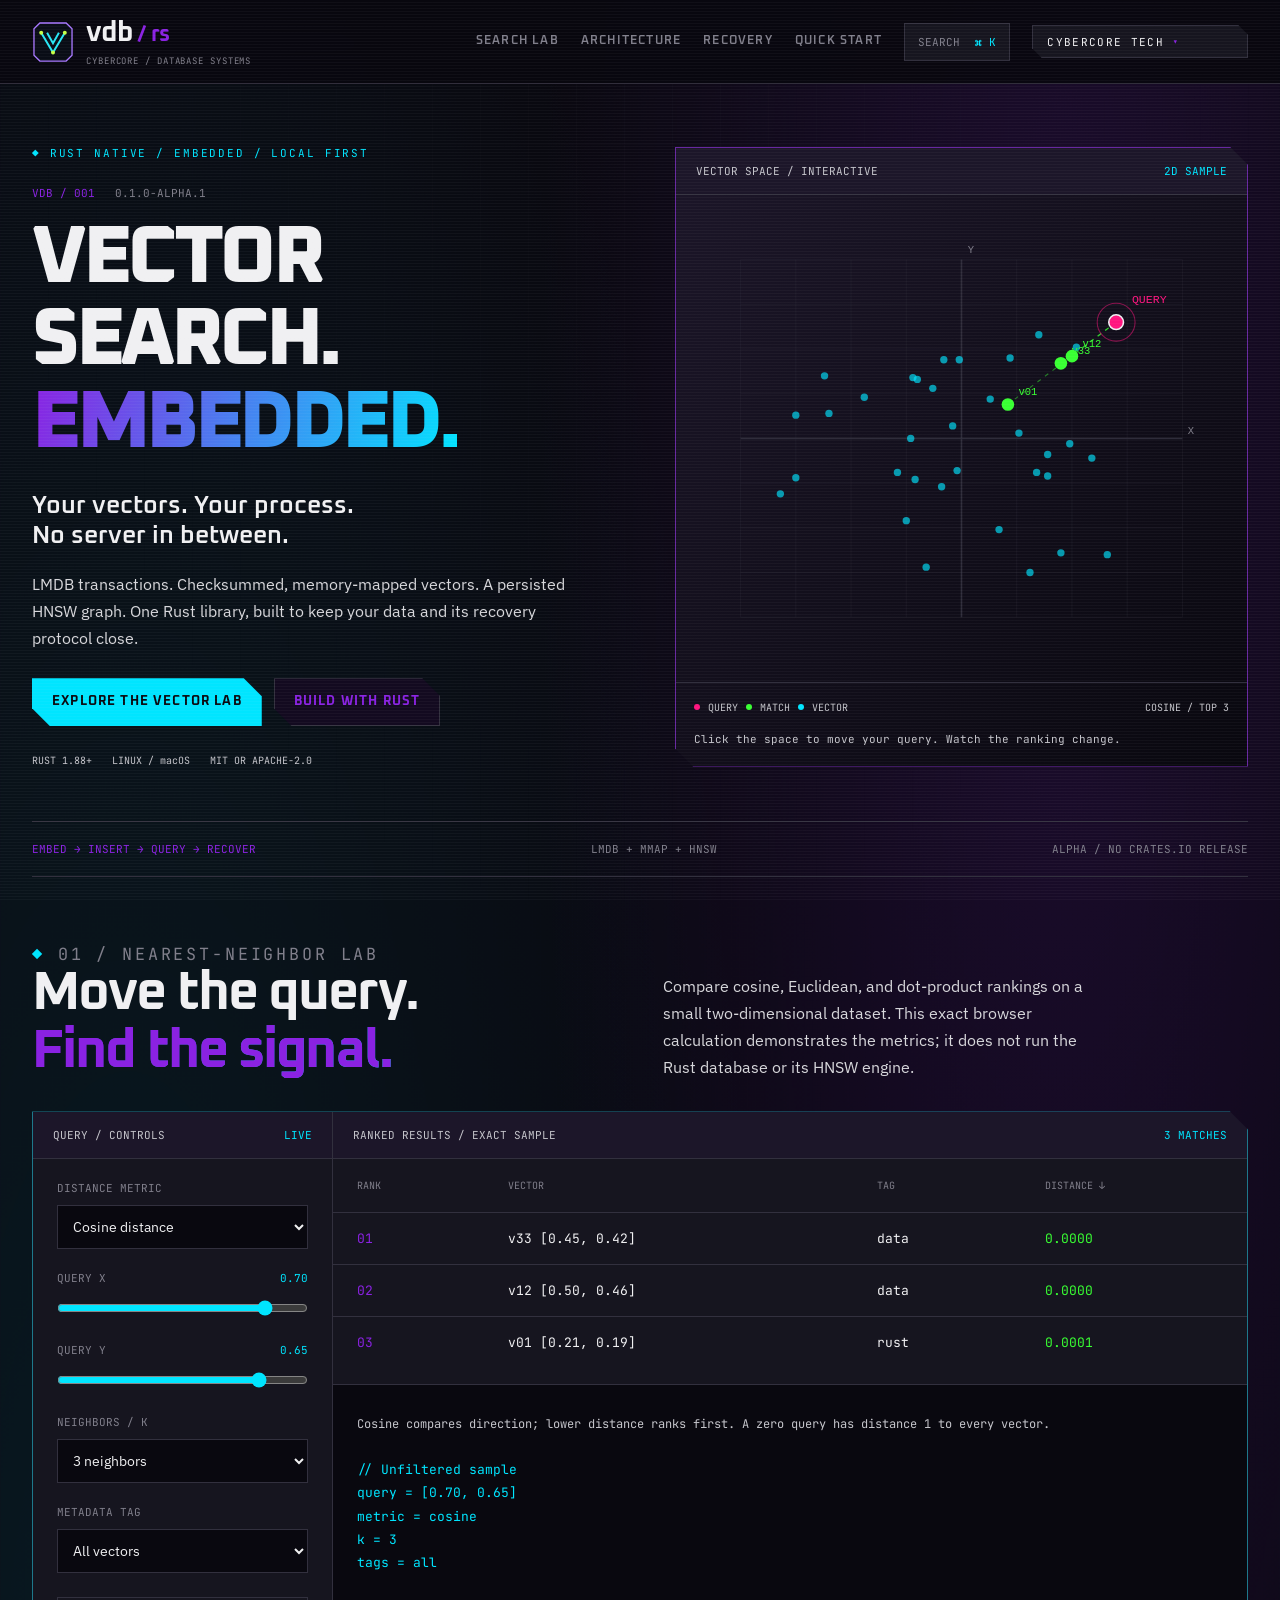
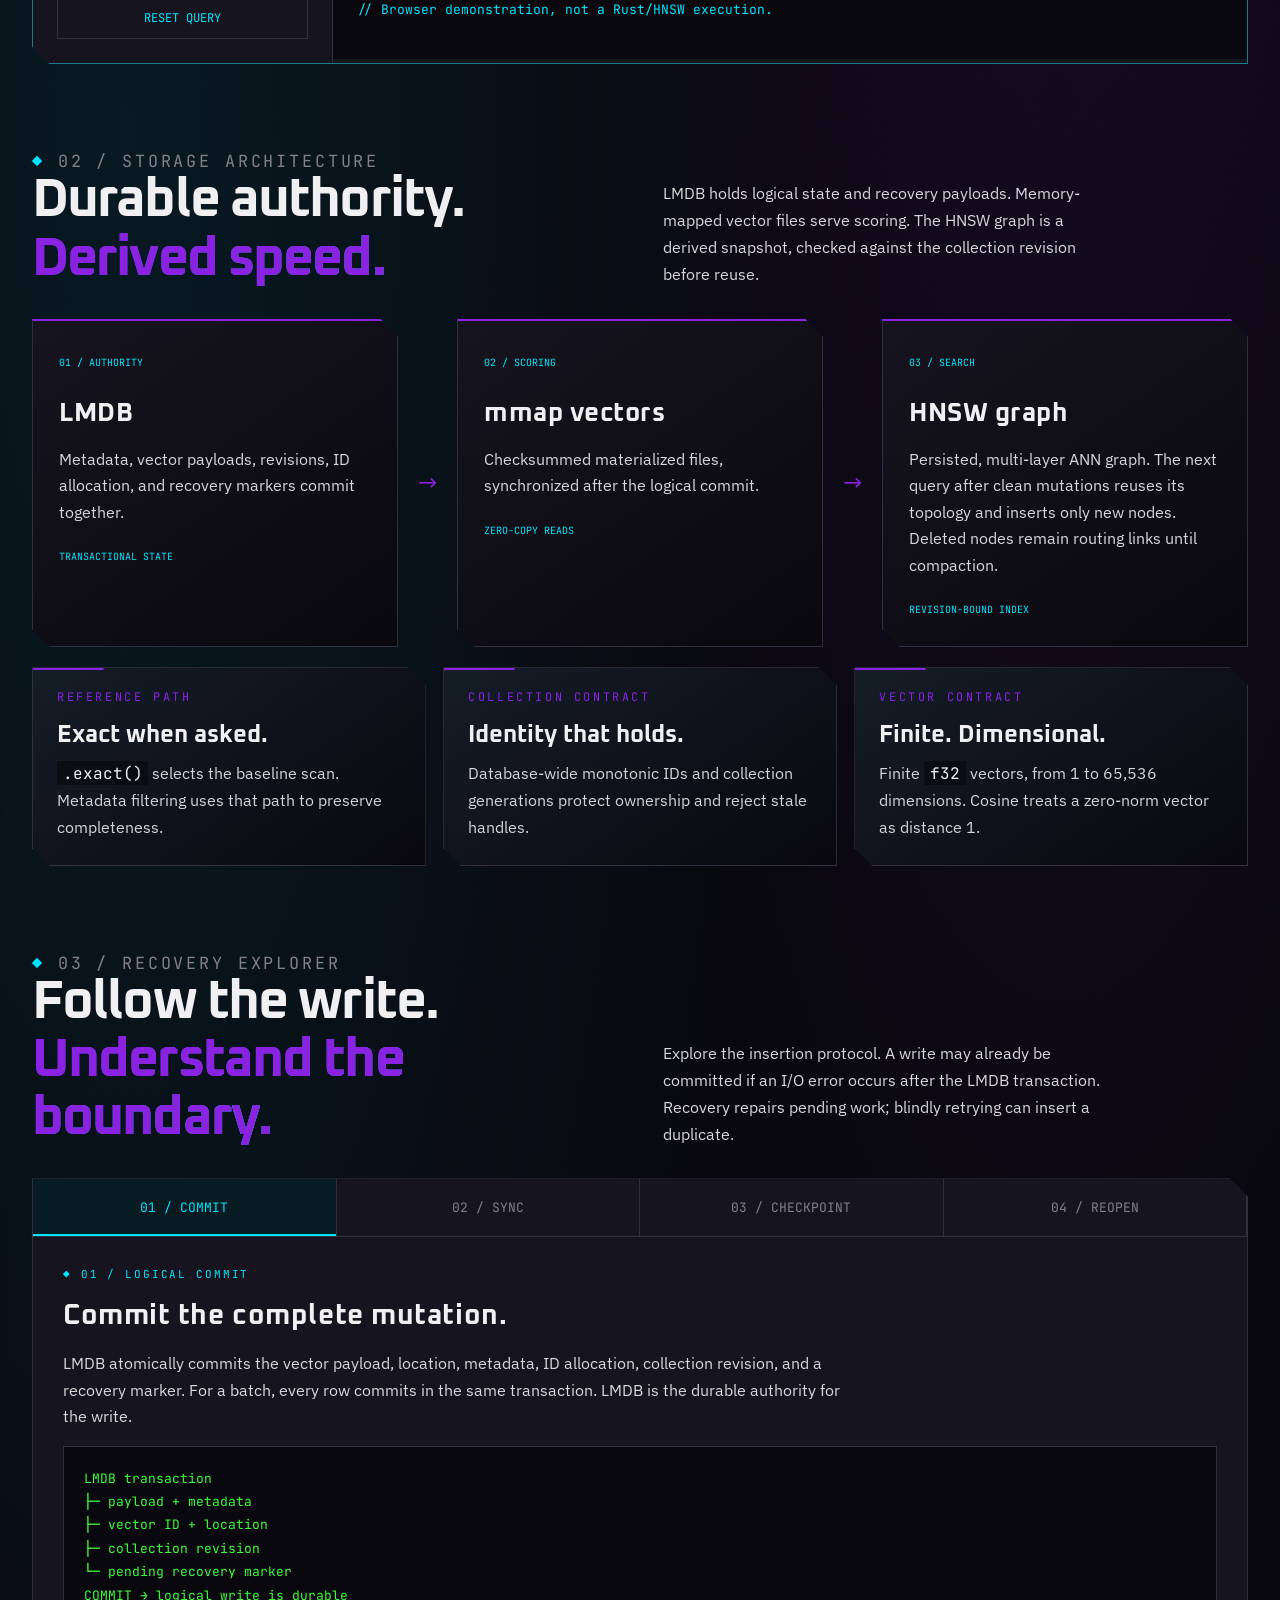
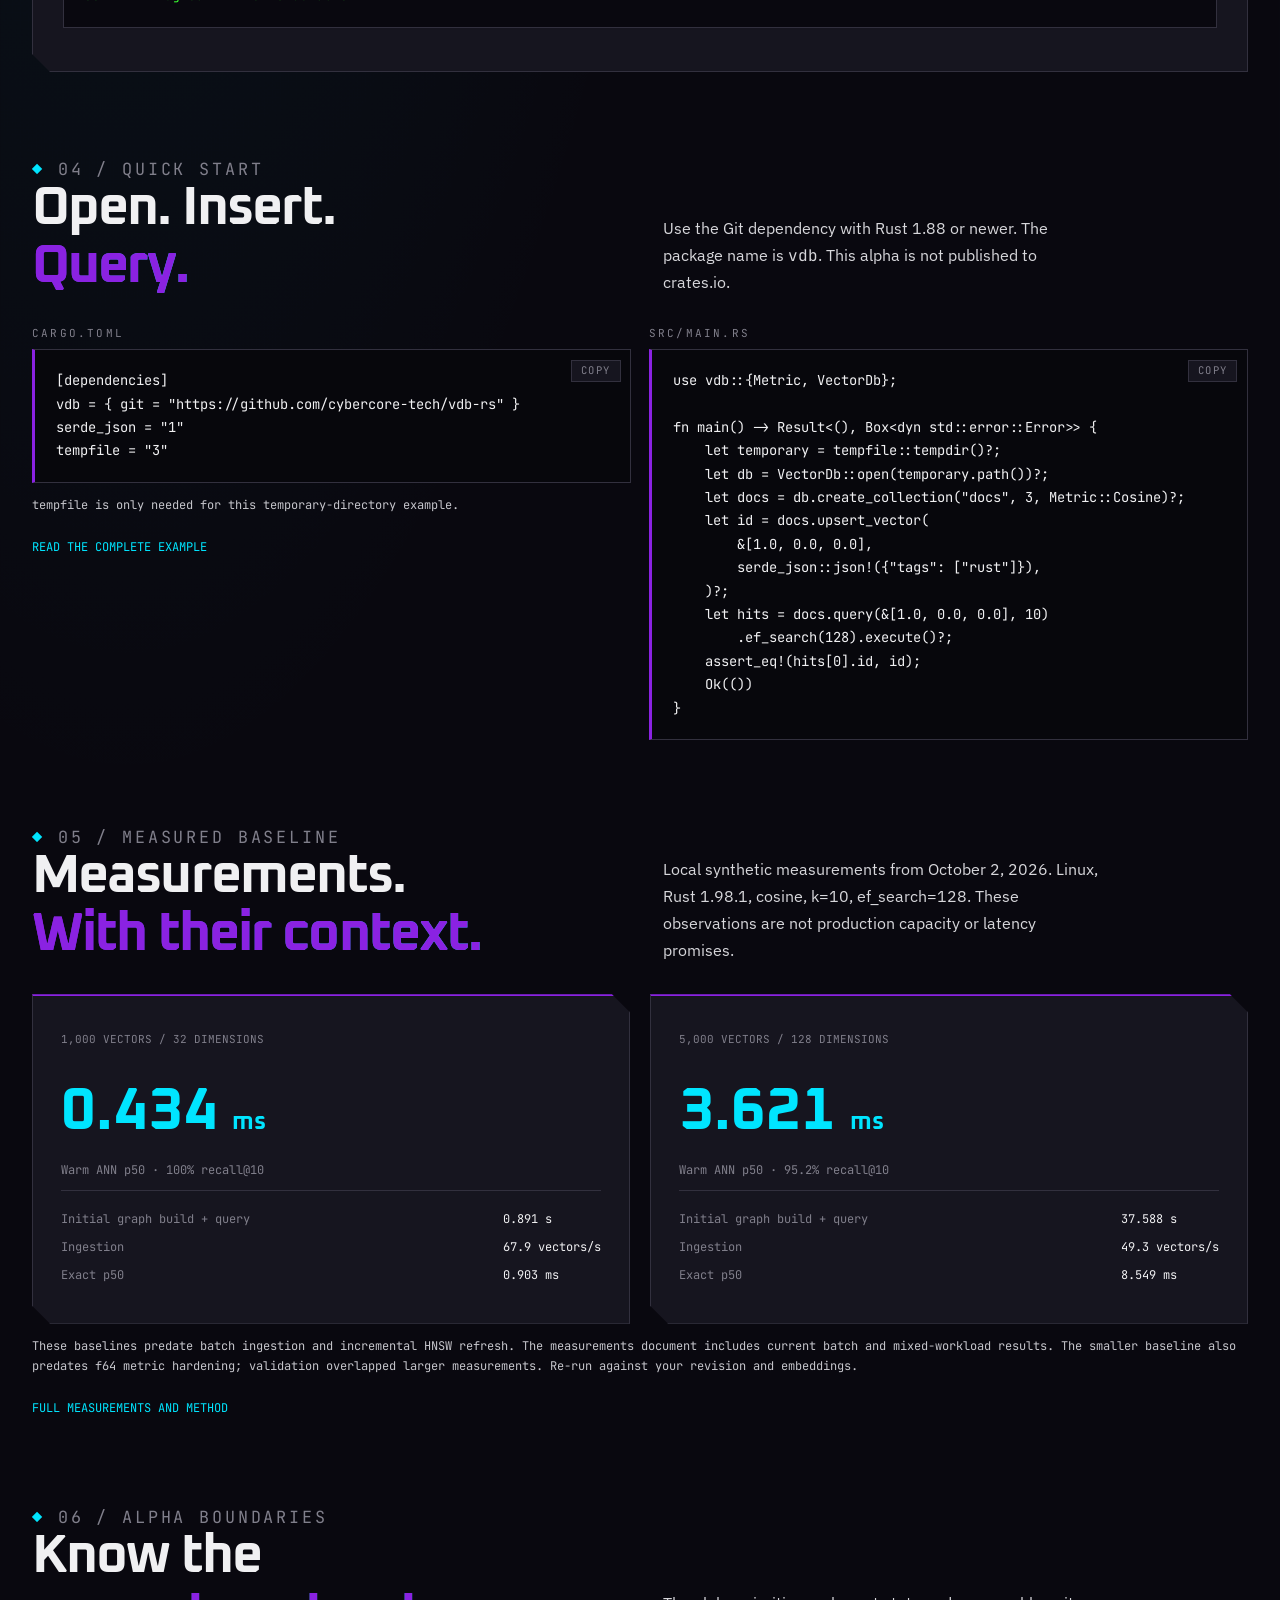
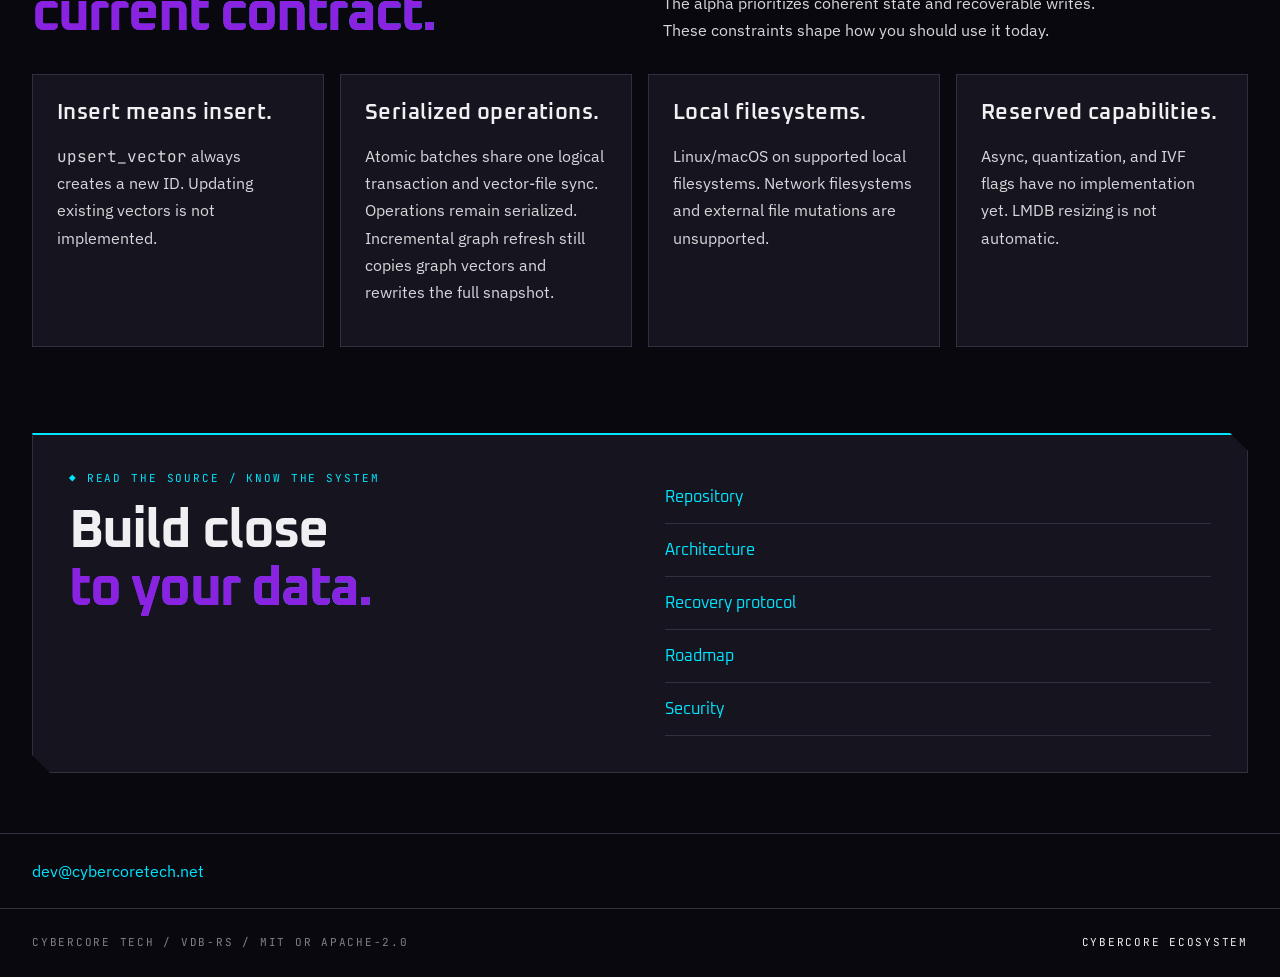
==== commit c10e3e65: "docs: update project site for batches and incremental HNSW" ====
--- a/index.html
+++ b/index.html
@@ -13,7 +13,7 @@
 <section id="top" class="wrap hero"><div class="hero-copy"><p class="eyebrow">RUST NATIVE / EMBEDDED / LOCAL FIRST</p><div class="hero-id">VDB / 001 <span>0.1.0-ALPHA.1</span></div><h1>VECTOR<br>SEARCH.<br><em>EMBEDDED.</em></h1><p class="tagline">Your vectors. Your process.<br>No server in between.</p><p class="lede">LMDB transactions. Checksummed, memory-mapped vectors. A persisted HNSW graph. One Rust library, built to keep your data and its recovery protocol close.</p><div class="cta"><a class="btn" href="#lab">EXPLORE THE VECTOR LAB</a><a class="btn ghost" href="#setup">BUILD WITH RUST</a></div><div class="hero-meta">RUST 1.88+ <span>LINUX / macOS</span> MIT OR APACHE-2.0</div></div><div class="hero-instrument"><div class="panel-bar"><span>VECTOR SPACE / INTERACTIVE</span><span>2D SAMPLE</span></div><div class="plot-shell"><svg id="vectorPlot" viewBox="0 0 520 440" role="img" aria-labelledby="plotTitle plotDesc"><title id="plotTitle">Interactive two-dimensional vector space</title><desc id="plotDesc">Sample vectors and a query point. Click to move the query or use the X and Y controls in the search lab. Lines connect the nearest ranked matches.</desc></svg></div><div class="plot-footer"><span class="legend"><i></i>QUERY <i></i>MATCH <i></i>VECTOR</span><span id="plotMetric">COSINE / TOP 3</span></div><p class="plot-hint">Click the space to move your query. Watch the ranking change.</p></div></section>
 <div class="wrap mission-strip"><span>EMBED → INSERT → QUERY → RECOVER</span><span>LMDB + MMAP + HNSW</span><span>ALPHA / NO CRATES.IO RELEASE</span></div>
 <section class="wrap section" id="lab"><div class="section-head"><div><p class="eyebrow">01 / NEAREST-NEIGHBOR LAB</p><h2>Move the query.<br><em>Find the signal.</em></h2></div><p>Compare cosine, Euclidean, and dot-product rankings on a small two-dimensional dataset. This exact browser calculation demonstrates the metrics; it does not run the Rust database or its HNSW engine.</p></div><div class="lab-grid"><div class="query-panel"><div class="panel-bar">QUERY / CONTROLS <span>LIVE</span></div><label for="metric">DISTANCE METRIC</label><select id="metric"><option value="cosine">Cosine distance</option><option value="euclidean">Euclidean distance</option><option value="dot">Dot-product similarity</option></select><label for="queryX">QUERY X <output id="xValue" for="queryX">0.70</output></label><input id="queryX" type="range" min="-1" max="1" step="0.01" value="0.7"><label for="queryY">QUERY Y <output id="yValue" for="queryY">0.65</output></label><input id="queryY" type="range" min="-1" max="1" step="0.01" value="0.65"><label for="neighborCount">NEIGHBORS / K</label><select id="neighborCount"><option value="3">3 neighbors</option><option value="5">5 neighbors</option><option value="8">8 neighbors</option></select><label for="vectorFilter">METADATA TAG</label><select id="vectorFilter"><option value="all">All vectors</option><option value="rust">rust</option><option value="systems">systems</option><option value="data">data</option></select><button id="resetQuery" class="quiet-button" type="button">RESET QUERY</button></div><div class="results-panel"><div class="panel-bar"><span>RANKED RESULTS / EXACT SAMPLE</span><span id="resultCount" role="status">3 MATCHES</span></div><div class="table-scroll"><table><thead><tr><th scope="col">RANK</th><th scope="col">VECTOR</th><th scope="col">TAG</th><th scope="col" id="scoreHeading">DISTANCE ↓</th></tr></thead><tbody id="resultRows"></tbody></table></div><div class="query-readout"><span id="metricExplanation">Cosine compares direction; lower distance ranks first.</span><pre id="queryCode"></pre></div></div></div></section>
-<section class="wrap section" id="architecture"><div class="section-head"><div><p class="eyebrow">02 / STORAGE ARCHITECTURE</p><h2>Durable authority.<br><em>Derived speed.</em></h2></div><p>LMDB holds logical state and recovery payloads. Memory-mapped vector files serve scoring. The HNSW graph is a derived snapshot, checked against the collection revision before reuse.</p></div><div class="architecture-flow"><article><span class="num">01 / AUTHORITY</span><h3>LMDB</h3><p>Metadata, vector payloads, revisions, ID allocation, and recovery markers commit together.</p><code>TRANSACTIONAL STATE</code></article><span class="flow-connector" aria-hidden="true">→</span><article><span class="num">02 / SCORING</span><h3>mmap vectors</h3><p>Checksummed materialized files, synchronized after the logical commit.</p><code>ZERO-COPY READS</code></article><span class="flow-connector" aria-hidden="true">→</span><article><span class="num">03 / SEARCH</span><h3>HNSW graph</h3><p>Persisted, multi-layer ANN graph. Mutations invalidate it; the next query rebuilds it.</p><code>REVISION-BOUND INDEX</code></article></div><div class="grid g3 capability-grid"><article class="card"><span class="num">REFERENCE PATH</span><h3>Exact when asked.</h3><p><code>.exact()</code> selects the baseline scan. Metadata filtering uses that path to preserve completeness.</p></article><article class="card"><span class="num">COLLECTION CONTRACT</span><h3>Identity that holds.</h3><p>Database-wide monotonic IDs and collection generations protect ownership and reject stale handles.</p></article><article class="card"><span class="num">VECTOR CONTRACT</span><h3>Finite. Dimensional.</h3><p>Finite <code>f32</code> vectors, from 1 to 65,536 dimensions. Cosine treats a zero-norm vector as distance 1.</p></article></div></section>
+<section class="wrap section" id="architecture"><div class="section-head"><div><p class="eyebrow">02 / STORAGE ARCHITECTURE</p><h2>Durable authority.<br><em>Derived speed.</em></h2></div><p>LMDB holds logical state and recovery payloads. Memory-mapped vector files serve scoring. The HNSW graph is a derived snapshot, checked against the collection revision before reuse.</p></div><div class="architecture-flow"><article><span class="num">01 / AUTHORITY</span><h3>LMDB</h3><p>Metadata, vector payloads, revisions, ID allocation, and recovery markers commit together.</p><code>TRANSACTIONAL STATE</code></article><span class="flow-connector" aria-hidden="true">→</span><article><span class="num">02 / SCORING</span><h3>mmap vectors</h3><p>Checksummed materialized files, synchronized after the logical commit.</p><code>ZERO-COPY READS</code></article><span class="flow-connector" aria-hidden="true">→</span><article><span class="num">03 / SEARCH</span><h3>HNSW graph</h3><p>Persisted, multi-layer ANN graph. The next query after clean mutations reuses its topology and inserts only new nodes. Deleted nodes remain routing links until compaction.</p><code>REVISION-BOUND INDEX</code></article></div><div class="grid g3 capability-grid"><article class="card"><span class="num">REFERENCE PATH</span><h3>Exact when asked.</h3><p><code>.exact()</code> selects the baseline scan. Metadata filtering uses that path to preserve completeness.</p></article><article class="card"><span class="num">COLLECTION CONTRACT</span><h3>Identity that holds.</h3><p>Database-wide monotonic IDs and collection generations protect ownership and reject stale handles.</p></article><article class="card"><span class="num">VECTOR CONTRACT</span><h3>Finite. Dimensional.</h3><p>Finite <code>f32</code> vectors, from 1 to 65,536 dimensions. Cosine treats a zero-norm vector as distance 1.</p></article></div></section>
 <section class="wrap section" id="recovery"><div class="section-head"><div><p class="eyebrow">03 / RECOVERY EXPLORER</p><h2>Follow the write.<br><em>Understand the boundary.</em></h2></div><p>Explore the insertion protocol. A write may already be committed if an I/O error occurs after the LMDB transaction. Recovery repairs pending work; blindly retrying can insert a duplicate.</p></div><div class="recovery-panel"><div class="recovery-steps" role="tablist" aria-label="Recovery protocol stages"><button role="tab" id="recoveryTab0" aria-controls="recoveryDetail" aria-selected="true" data-step="0">01 / COMMIT</button><button role="tab" id="recoveryTab1" aria-controls="recoveryDetail" aria-selected="false" tabindex="-1" data-step="1">02 / SYNC</button><button role="tab" id="recoveryTab2" aria-controls="recoveryDetail" aria-selected="false" tabindex="-1" data-step="2">03 / CHECKPOINT</button><button role="tab" id="recoveryTab3" aria-controls="recoveryDetail" aria-selected="false" tabindex="-1" data-step="3">04 / REOPEN</button></div><div id="recoveryDetail" role="tabpanel" aria-labelledby="recoveryTab0" tabindex="0"><p class="eyebrow" id="recoveryStage"></p><h3 id="recoveryTitle"></h3><p id="recoveryText"></p><pre id="recoveryTrace"></pre></div></div></section>
 <section class="wrap section" id="setup"><div class="section-head"><div><p class="eyebrow">04 / QUICK START</p><h2>Open. Insert.<br><em>Query.</em></h2></div><p>Use the Git dependency with Rust 1.88 or newer. The package name is <code>vdb</code>. This alpha is not published to crates.io.</p></div><div class="grid g2"><div><span class="label">CARGO.TOML</span><pre class="code" data-copy><code>[dependencies]
 vdb = { git = "https://github.com/cybercore-tech/vdb-rs" }
@@ -33,8 +33,8 @@
     assert_eq!(hits[0].id, id);
     Ok(())
 }</code></pre></div></div></section>
-<section class="wrap section" id="benchmarks"><div class="section-head"><div><p class="eyebrow">05 / MEASURED BASELINE</p><h2>Measurements.<br><em>With their context.</em></h2></div><p>Local synthetic measurements from October 2, 2026. Linux, Rust 1.98.1, cosine, k=10, ef_search=128. These observations are not production capacity or latency promises.</p></div><div class="benchmark-grid"><article><span>1,000 VECTORS / 32 DIMENSIONS</span><strong>0.434 <small>ms</small></strong><p>Warm ANN p50 · 100% recall@10</p><dl><dt>Initial graph build + query</dt><dd>0.891 s</dd><dt>Ingestion</dt><dd>67.9 vectors/s</dd><dt>Exact p50</dt><dd>0.903 ms</dd></dl></article><article><span>5,000 VECTORS / 128 DIMENSIONS</span><strong>3.621 <small>ms</small></strong><p>Warm ANN p50 · 95.2% recall@10</p><dl><dt>Initial graph build + query</dt><dd>37.588 s</dd><dt>Ingestion</dt><dd>49.3 vectors/s</dd><dt>Exact p50</dt><dd>8.549 ms</dd></dl></article></div><p class="code-note">The smaller baseline predates final f64 metric-accumulation hardening. Larger measurements overlapped local validation work. Re-run the harness against your revision and embeddings.</p><a class="source-link" href="https://github.com/cybercore-tech/vdb-rs/blob/main/docs/benchmarks.md">FULL MEASUREMENTS AND METHOD</a></section>
-<section class="wrap section" id="alpha"><div class="section-head"><div><p class="eyebrow">06 / ALPHA BOUNDARIES</p><h2>Know the<br><em>current contract.</em></h2></div><p>The alpha prioritizes coherent state and recoverable writes. These constraints shape how you should use it today.</p></div><div class="alpha-grid"><article><h3>Insert means insert.</h3><p><code>upsert_vector</code> always creates a new ID. Updating existing vectors is not implemented.</p></article><article><h3>Serialized operations.</h3><p>Writes synchronize individually. No batch ingestion or parallel reads; graph maintenance rebuilds after mutation.</p></article><article><h3>Local filesystems.</h3><p>Linux/macOS on supported local filesystems. Network filesystems and external file mutations are unsupported.</p></article><article><h3>Reserved capabilities.</h3><p>Async, quantization, and IVF flags have no implementation yet. LMDB resizing is not automatic.</p></article></div></section>
+<section class="wrap section" id="benchmarks"><div class="section-head"><div><p class="eyebrow">05 / MEASURED BASELINE</p><h2>Measurements.<br><em>With their context.</em></h2></div><p>Local synthetic measurements from October 2, 2026. Linux, Rust 1.98.1, cosine, k=10, ef_search=128. These observations are not production capacity or latency promises.</p></div><div class="benchmark-grid"><article><span>1,000 VECTORS / 32 DIMENSIONS</span><strong>0.434 <small>ms</small></strong><p>Warm ANN p50 · 100% recall@10</p><dl><dt>Initial graph build + query</dt><dd>0.891 s</dd><dt>Ingestion</dt><dd>67.9 vectors/s</dd><dt>Exact p50</dt><dd>0.903 ms</dd></dl></article><article><span>5,000 VECTORS / 128 DIMENSIONS</span><strong>3.621 <small>ms</small></strong><p>Warm ANN p50 · 95.2% recall@10</p><dl><dt>Initial graph build + query</dt><dd>37.588 s</dd><dt>Ingestion</dt><dd>49.3 vectors/s</dd><dt>Exact p50</dt><dd>8.549 ms</dd></dl></article></div><p class="code-note">These baselines predate batch ingestion and incremental HNSW refresh. The measurements document includes current batch and mixed-workload results. The smaller baseline also predates f64 metric hardening; validation overlapped larger measurements. Re-run against your revision and embeddings.</p><a class="source-link" href="https://github.com/cybercore-tech/vdb-rs/blob/main/docs/benchmarks.md">FULL MEASUREMENTS AND METHOD</a></section>
+<section class="wrap section" id="alpha"><div class="section-head"><div><p class="eyebrow">06 / ALPHA BOUNDARIES</p><h2>Know the<br><em>current contract.</em></h2></div><p>The alpha prioritizes coherent state and recoverable writes. These constraints shape how you should use it today.</p></div><div class="alpha-grid"><article><h3>Insert means insert.</h3><p><code>upsert_vector</code> always creates a new ID. Updating existing vectors is not implemented.</p></article><article><h3>Serialized operations.</h3><p>Atomic batches share one logical transaction and vector-file sync. Operations remain serialized. Incremental graph refresh still copies graph vectors and rewrites the full snapshot.</p></article><article><h3>Local filesystems.</h3><p>Linux/macOS on supported local filesystems. Network filesystems and external file mutations are unsupported.</p></article><article><h3>Reserved capabilities.</h3><p>Async, quantization, and IVF flags have no implementation yet. LMDB resizing is not automatic.</p></article></div></section>
 <section class="wrap section" id="docs"><div class="final-panel"><div><p class="eyebrow">READ THE SOURCE / KNOW THE SYSTEM</p><h2>Build close<br><em>to your data.</em></h2></div><div class="doc-links"><a href="https://github.com/cybercore-tech/vdb-rs">Repository</a><a href="https://github.com/cybercore-tech/vdb-rs/blob/main/docs/arch.md">Architecture</a><a href="https://github.com/cybercore-tech/vdb-rs/blob/main/docs/recovery.md">Recovery protocol</a><a href="https://github.com/cybercore-tech/vdb-rs/blob/main/docs/roadmap.md">Roadmap</a><a href="https://github.com/cybercore-tech/vdb-rs/blob/main/SECURITY.md">Security</a></div></div></section>
 </main>
 <section class="contact-band"><div class="wrap"><cybercore-contact repo="vdb-rs"><a href="mailto:dev@cybercoretech.net">dev@cybercoretech.net</a></cybercore-contact></div></section>
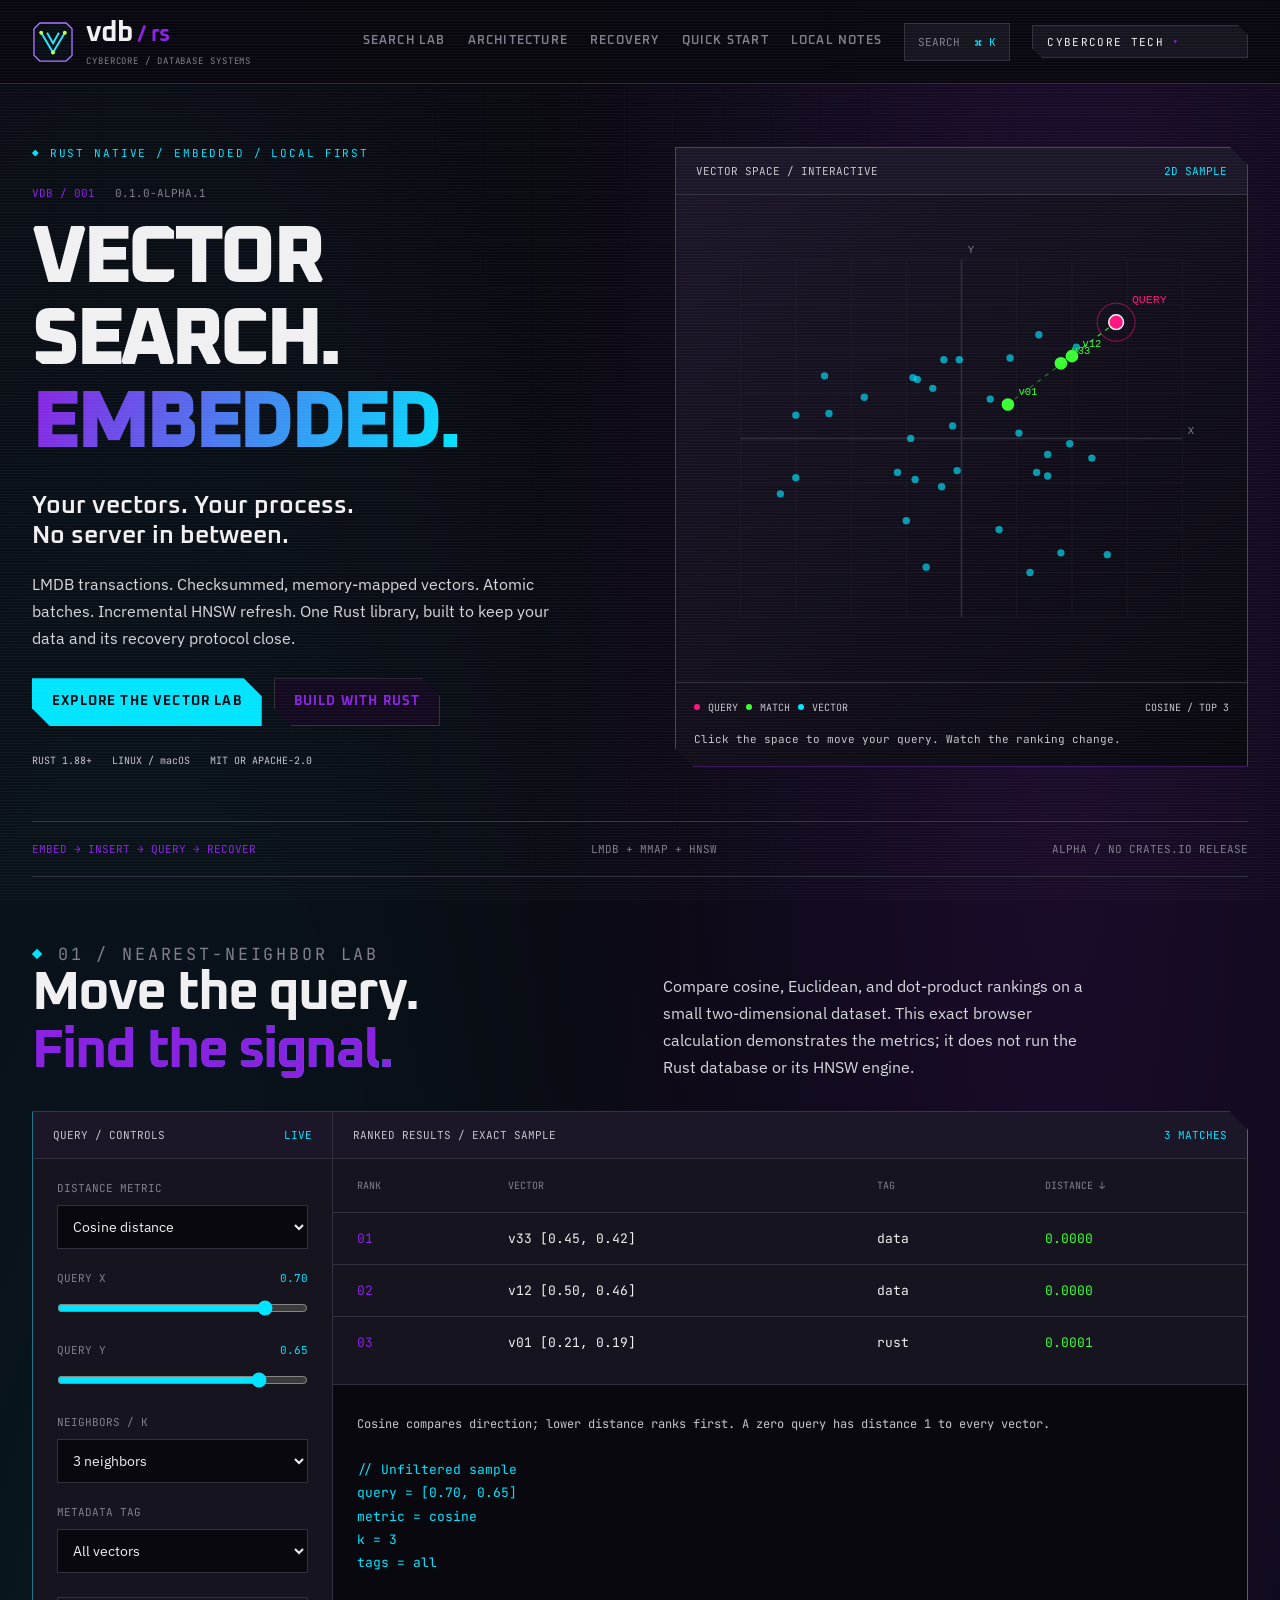
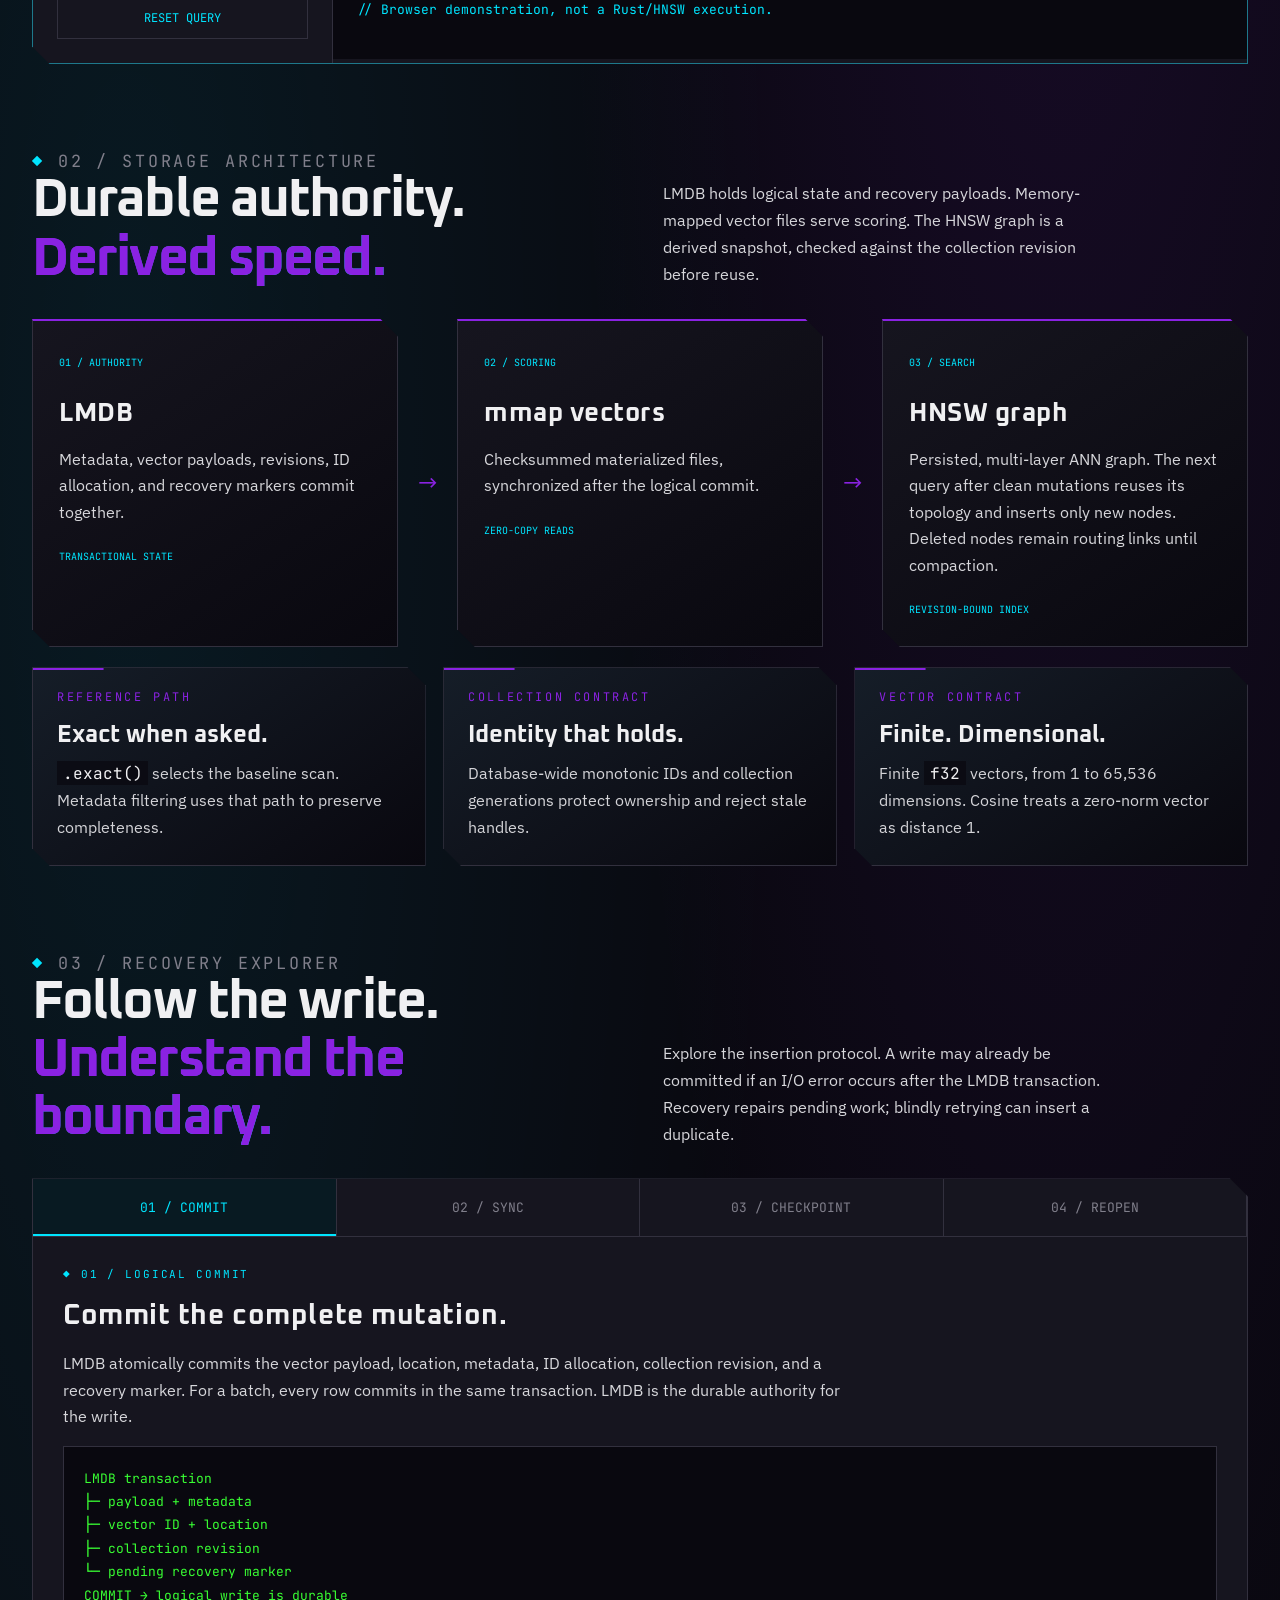
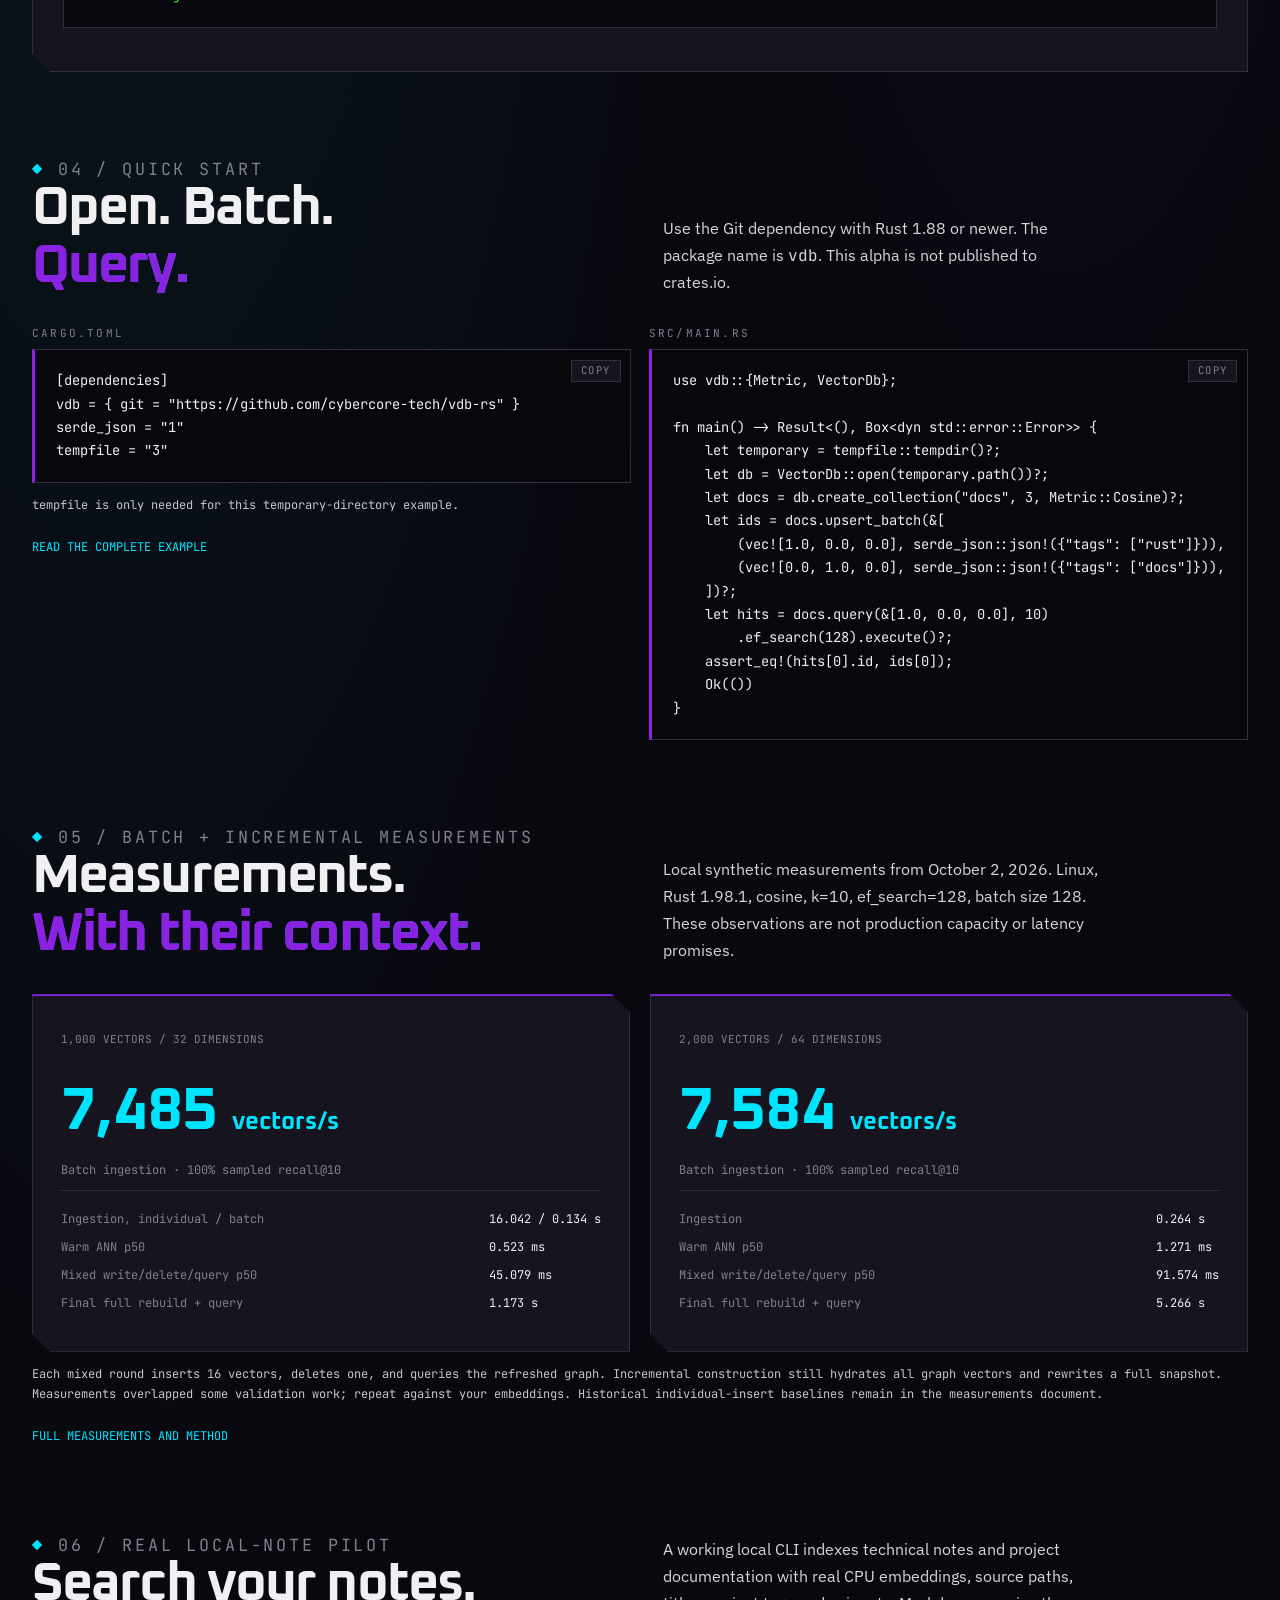
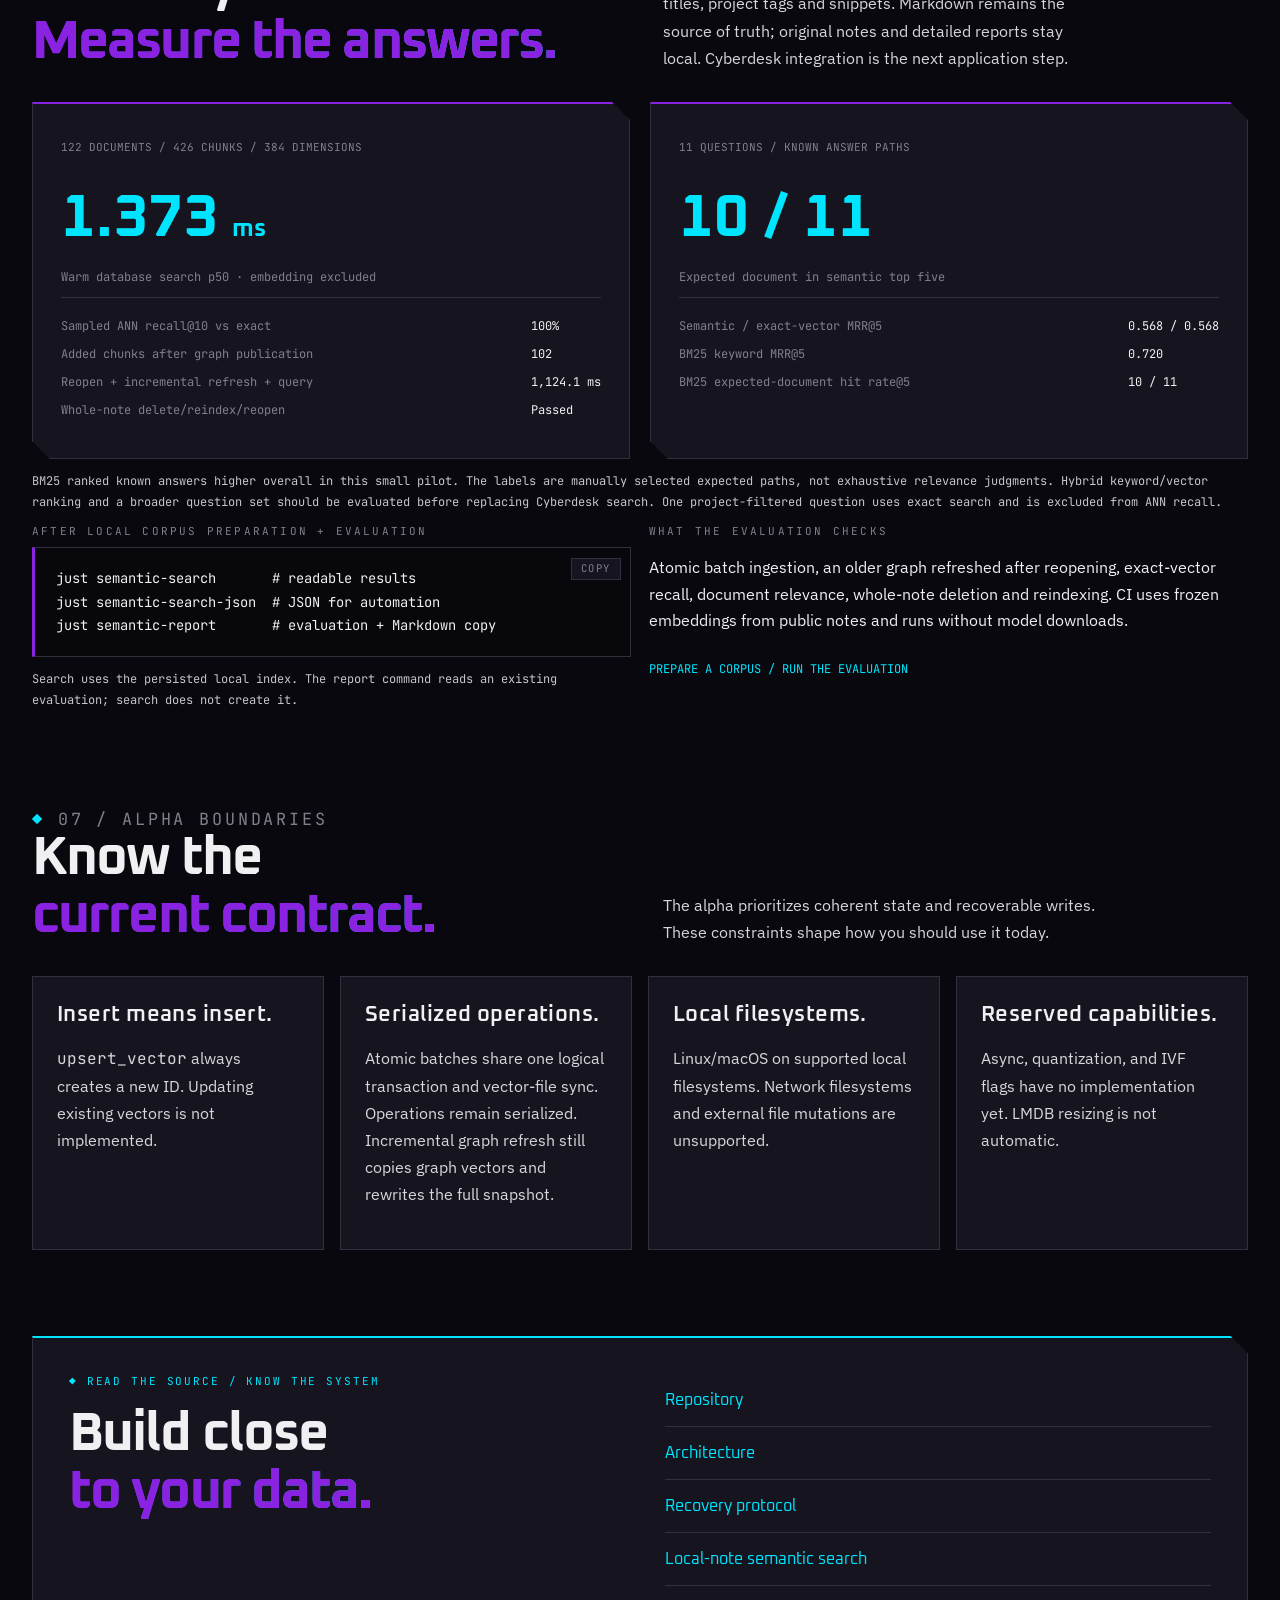
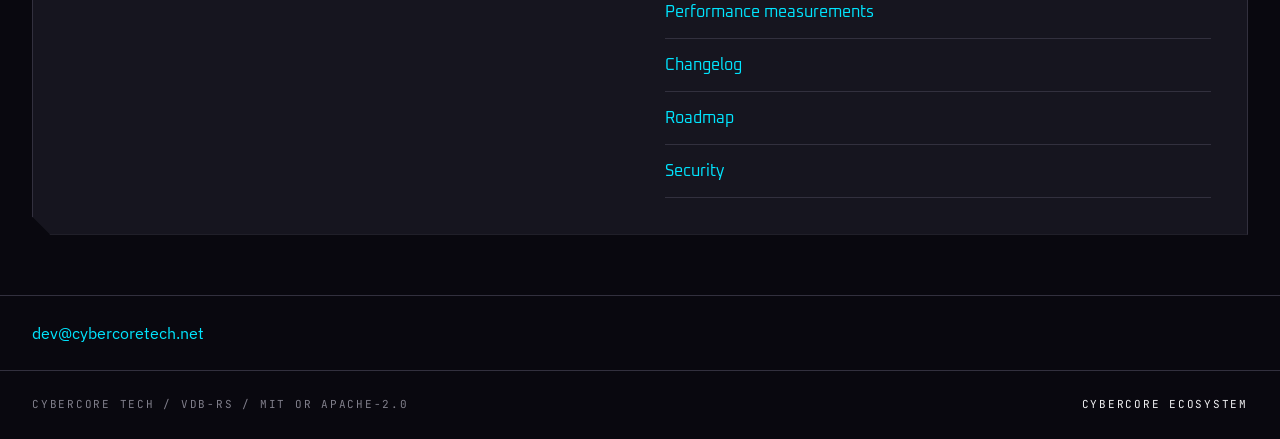
==== commit 870b3bf3: "docs: publish current benchmarks and real-note test results" ====
--- a/index.html
+++ b/index.html
@@ -8,14 +8,14 @@
 </head>
 <body>
 <a class="skip-link" href="#main">Skip to content</a>
-<header class="site-header"><a class="brand" href="#top"><img src="docs/assets/vdb-mark.svg" alt="" width="42" height="42"><span class="brand-name">vdb<span class="brand-rs">/ rs</span><small>CYBERCORE / DATABASE SYSTEMS</small></span></a><nav class="main-nav" aria-label="Primary"><a href="#lab">SEARCH LAB</a><a href="#architecture">ARCHITECTURE</a><a href="#recovery">RECOVERY</a><a href="#setup">QUICK START</a></nav><button id="openSearch" class="search-trigger" type="button">SEARCH <kbd>⌘ K</kbd></button><div class="theme-picker"><button id="themeButton" class="theme-button" type="button" aria-haspopup="listbox" aria-expanded="false" aria-controls="themeMenu">NEURAL VIOLET</button><div id="themeMenu" class="theme-menu" role="listbox" aria-label="Theme" hidden></div></div></header>
+<header class="site-header"><a class="brand" href="#top"><img src="docs/assets/vdb-mark.svg" alt="" width="42" height="42"><span class="brand-name">vdb<span class="brand-rs">/ rs</span><small>CYBERCORE / DATABASE SYSTEMS</small></span></a><nav class="main-nav" aria-label="Primary"><a href="#lab">SEARCH LAB</a><a href="#architecture">ARCHITECTURE</a><a href="#recovery">RECOVERY</a><a href="#setup">QUICK START</a><a href="#semantic">LOCAL NOTES</a></nav><button id="openSearch" class="search-trigger" type="button">SEARCH <kbd>⌘ K</kbd></button><div class="theme-picker"><button id="themeButton" class="theme-button" type="button" aria-haspopup="listbox" aria-expanded="false" aria-controls="themeMenu">NEURAL VIOLET</button><div id="themeMenu" class="theme-menu" role="listbox" aria-label="Theme" hidden></div></div></header>
 <main id="main">
-<section id="top" class="wrap hero"><div class="hero-copy"><p class="eyebrow">RUST NATIVE / EMBEDDED / LOCAL FIRST</p><div class="hero-id">VDB / 001 <span>0.1.0-ALPHA.1</span></div><h1>VECTOR<br>SEARCH.<br><em>EMBEDDED.</em></h1><p class="tagline">Your vectors. Your process.<br>No server in between.</p><p class="lede">LMDB transactions. Checksummed, memory-mapped vectors. A persisted HNSW graph. One Rust library, built to keep your data and its recovery protocol close.</p><div class="cta"><a class="btn" href="#lab">EXPLORE THE VECTOR LAB</a><a class="btn ghost" href="#setup">BUILD WITH RUST</a></div><div class="hero-meta">RUST 1.88+ <span>LINUX / macOS</span> MIT OR APACHE-2.0</div></div><div class="hero-instrument"><div class="panel-bar"><span>VECTOR SPACE / INTERACTIVE</span><span>2D SAMPLE</span></div><div class="plot-shell"><svg id="vectorPlot" viewBox="0 0 520 440" role="img" aria-labelledby="plotTitle plotDesc"><title id="plotTitle">Interactive two-dimensional vector space</title><desc id="plotDesc">Sample vectors and a query point. Click to move the query or use the X and Y controls in the search lab. Lines connect the nearest ranked matches.</desc></svg></div><div class="plot-footer"><span class="legend"><i></i>QUERY <i></i>MATCH <i></i>VECTOR</span><span id="plotMetric">COSINE / TOP 3</span></div><p class="plot-hint">Click the space to move your query. Watch the ranking change.</p></div></section>
+<section id="top" class="wrap hero"><div class="hero-copy"><p class="eyebrow">RUST NATIVE / EMBEDDED / LOCAL FIRST</p><div class="hero-id">VDB / 001 <span>0.1.0-ALPHA.1</span></div><h1>VECTOR<br>SEARCH.<br><em>EMBEDDED.</em></h1><p class="tagline">Your vectors. Your process.<br>No server in between.</p><p class="lede">LMDB transactions. Checksummed, memory-mapped vectors. Atomic batches. Incremental HNSW refresh. One Rust library, built to keep your data and its recovery protocol close.</p><div class="cta"><a class="btn" href="#lab">EXPLORE THE VECTOR LAB</a><a class="btn ghost" href="#setup">BUILD WITH RUST</a></div><div class="hero-meta">RUST 1.88+ <span>LINUX / macOS</span> MIT OR APACHE-2.0</div></div><div class="hero-instrument"><div class="panel-bar"><span>VECTOR SPACE / INTERACTIVE</span><span>2D SAMPLE</span></div><div class="plot-shell"><svg id="vectorPlot" viewBox="0 0 520 440" role="img" aria-labelledby="plotTitle plotDesc"><title id="plotTitle">Interactive two-dimensional vector space</title><desc id="plotDesc">Sample vectors and a query point. Click to move the query or use the X and Y controls in the search lab. Lines connect the nearest ranked matches.</desc></svg></div><div class="plot-footer"><span class="legend"><i></i>QUERY <i></i>MATCH <i></i>VECTOR</span><span id="plotMetric">COSINE / TOP 3</span></div><p class="plot-hint">Click the space to move your query. Watch the ranking change.</p></div></section>
 <div class="wrap mission-strip"><span>EMBED → INSERT → QUERY → RECOVER</span><span>LMDB + MMAP + HNSW</span><span>ALPHA / NO CRATES.IO RELEASE</span></div>
 <section class="wrap section" id="lab"><div class="section-head"><div><p class="eyebrow">01 / NEAREST-NEIGHBOR LAB</p><h2>Move the query.<br><em>Find the signal.</em></h2></div><p>Compare cosine, Euclidean, and dot-product rankings on a small two-dimensional dataset. This exact browser calculation demonstrates the metrics; it does not run the Rust database or its HNSW engine.</p></div><div class="lab-grid"><div class="query-panel"><div class="panel-bar">QUERY / CONTROLS <span>LIVE</span></div><label for="metric">DISTANCE METRIC</label><select id="metric"><option value="cosine">Cosine distance</option><option value="euclidean">Euclidean distance</option><option value="dot">Dot-product similarity</option></select><label for="queryX">QUERY X <output id="xValue" for="queryX">0.70</output></label><input id="queryX" type="range" min="-1" max="1" step="0.01" value="0.7"><label for="queryY">QUERY Y <output id="yValue" for="queryY">0.65</output></label><input id="queryY" type="range" min="-1" max="1" step="0.01" value="0.65"><label for="neighborCount">NEIGHBORS / K</label><select id="neighborCount"><option value="3">3 neighbors</option><option value="5">5 neighbors</option><option value="8">8 neighbors</option></select><label for="vectorFilter">METADATA TAG</label><select id="vectorFilter"><option value="all">All vectors</option><option value="rust">rust</option><option value="systems">systems</option><option value="data">data</option></select><button id="resetQuery" class="quiet-button" type="button">RESET QUERY</button></div><div class="results-panel"><div class="panel-bar"><span>RANKED RESULTS / EXACT SAMPLE</span><span id="resultCount" role="status">3 MATCHES</span></div><div class="table-scroll"><table><thead><tr><th scope="col">RANK</th><th scope="col">VECTOR</th><th scope="col">TAG</th><th scope="col" id="scoreHeading">DISTANCE ↓</th></tr></thead><tbody id="resultRows"></tbody></table></div><div class="query-readout"><span id="metricExplanation">Cosine compares direction; lower distance ranks first.</span><pre id="queryCode"></pre></div></div></div></section>
 <section class="wrap section" id="architecture"><div class="section-head"><div><p class="eyebrow">02 / STORAGE ARCHITECTURE</p><h2>Durable authority.<br><em>Derived speed.</em></h2></div><p>LMDB holds logical state and recovery payloads. Memory-mapped vector files serve scoring. The HNSW graph is a derived snapshot, checked against the collection revision before reuse.</p></div><div class="architecture-flow"><article><span class="num">01 / AUTHORITY</span><h3>LMDB</h3><p>Metadata, vector payloads, revisions, ID allocation, and recovery markers commit together.</p><code>TRANSACTIONAL STATE</code></article><span class="flow-connector" aria-hidden="true">→</span><article><span class="num">02 / SCORING</span><h3>mmap vectors</h3><p>Checksummed materialized files, synchronized after the logical commit.</p><code>ZERO-COPY READS</code></article><span class="flow-connector" aria-hidden="true">→</span><article><span class="num">03 / SEARCH</span><h3>HNSW graph</h3><p>Persisted, multi-layer ANN graph. The next query after clean mutations reuses its topology and inserts only new nodes. Deleted nodes remain routing links until compaction.</p><code>REVISION-BOUND INDEX</code></article></div><div class="grid g3 capability-grid"><article class="card"><span class="num">REFERENCE PATH</span><h3>Exact when asked.</h3><p><code>.exact()</code> selects the baseline scan. Metadata filtering uses that path to preserve completeness.</p></article><article class="card"><span class="num">COLLECTION CONTRACT</span><h3>Identity that holds.</h3><p>Database-wide monotonic IDs and collection generations protect ownership and reject stale handles.</p></article><article class="card"><span class="num">VECTOR CONTRACT</span><h3>Finite. Dimensional.</h3><p>Finite <code>f32</code> vectors, from 1 to 65,536 dimensions. Cosine treats a zero-norm vector as distance 1.</p></article></div></section>
 <section class="wrap section" id="recovery"><div class="section-head"><div><p class="eyebrow">03 / RECOVERY EXPLORER</p><h2>Follow the write.<br><em>Understand the boundary.</em></h2></div><p>Explore the insertion protocol. A write may already be committed if an I/O error occurs after the LMDB transaction. Recovery repairs pending work; blindly retrying can insert a duplicate.</p></div><div class="recovery-panel"><div class="recovery-steps" role="tablist" aria-label="Recovery protocol stages"><button role="tab" id="recoveryTab0" aria-controls="recoveryDetail" aria-selected="true" data-step="0">01 / COMMIT</button><button role="tab" id="recoveryTab1" aria-controls="recoveryDetail" aria-selected="false" tabindex="-1" data-step="1">02 / SYNC</button><button role="tab" id="recoveryTab2" aria-controls="recoveryDetail" aria-selected="false" tabindex="-1" data-step="2">03 / CHECKPOINT</button><button role="tab" id="recoveryTab3" aria-controls="recoveryDetail" aria-selected="false" tabindex="-1" data-step="3">04 / REOPEN</button></div><div id="recoveryDetail" role="tabpanel" aria-labelledby="recoveryTab0" tabindex="0"><p class="eyebrow" id="recoveryStage"></p><h3 id="recoveryTitle"></h3><p id="recoveryText"></p><pre id="recoveryTrace"></pre></div></div></section>
-<section class="wrap section" id="setup"><div class="section-head"><div><p class="eyebrow">04 / QUICK START</p><h2>Open. Insert.<br><em>Query.</em></h2></div><p>Use the Git dependency with Rust 1.88 or newer. The package name is <code>vdb</code>. This alpha is not published to crates.io.</p></div><div class="grid g2"><div><span class="label">CARGO.TOML</span><pre class="code" data-copy><code>[dependencies]
+<section class="wrap section" id="setup"><div class="section-head"><div><p class="eyebrow">04 / QUICK START</p><h2>Open. Batch.<br><em>Query.</em></h2></div><p>Use the Git dependency with Rust 1.88 or newer. The package name is <code>vdb</code>. This alpha is not published to crates.io.</p></div><div class="grid g2"><div><span class="label">CARGO.TOML</span><pre class="code" data-copy><code>[dependencies]
 vdb = { git = "https://github.com/cybercore-tech/vdb-rs" }
 serde_json = "1"
 tempfile = "3"</code></pre><p class="code-note">tempfile is only needed for this temporary-directory example.</p><a class="source-link" href="https://github.com/cybercore-tech/vdb-rs/blob/main/examples/basic.rs">READ THE COMPLETE EXAMPLE</a></div><div><span class="label">SRC/MAIN.RS</span><pre class="code" data-copy><code>use vdb::{Metric, VectorDb};
@@ -24,18 +24,21 @@
     let temporary = tempfile::tempdir()?;
     let db = VectorDb::open(temporary.path())?;
     let docs = db.create_collection("docs", 3, Metric::Cosine)?;
-    let id = docs.upsert_vector(
-        &amp;[1.0, 0.0, 0.0],
-        serde_json::json!({"tags": ["rust"]}),
-    )?;
+    let ids = docs.upsert_batch(&amp;[
+        (vec![1.0, 0.0, 0.0], serde_json::json!({"tags": ["rust"]})),
+        (vec![0.0, 1.0, 0.0], serde_json::json!({"tags": ["docs"]})),
+    ])?;
     let hits = docs.query(&amp;[1.0, 0.0, 0.0], 10)
         .ef_search(128).execute()?;
-    assert_eq!(hits[0].id, id);
+    assert_eq!(hits[0].id, ids[0]);
     Ok(())
 }</code></pre></div></div></section>
-<section class="wrap section" id="benchmarks"><div class="section-head"><div><p class="eyebrow">05 / MEASURED BASELINE</p><h2>Measurements.<br><em>With their context.</em></h2></div><p>Local synthetic measurements from October 2, 2026. Linux, Rust 1.98.1, cosine, k=10, ef_search=128. These observations are not production capacity or latency promises.</p></div><div class="benchmark-grid"><article><span>1,000 VECTORS / 32 DIMENSIONS</span><strong>0.434 <small>ms</small></strong><p>Warm ANN p50 · 100% recall@10</p><dl><dt>Initial graph build + query</dt><dd>0.891 s</dd><dt>Ingestion</dt><dd>67.9 vectors/s</dd><dt>Exact p50</dt><dd>0.903 ms</dd></dl></article><article><span>5,000 VECTORS / 128 DIMENSIONS</span><strong>3.621 <small>ms</small></strong><p>Warm ANN p50 · 95.2% recall@10</p><dl><dt>Initial graph build + query</dt><dd>37.588 s</dd><dt>Ingestion</dt><dd>49.3 vectors/s</dd><dt>Exact p50</dt><dd>8.549 ms</dd></dl></article></div><p class="code-note">These baselines predate batch ingestion and incremental HNSW refresh. The measurements document includes current batch and mixed-workload results. The smaller baseline also predates f64 metric hardening; validation overlapped larger measurements. Re-run against your revision and embeddings.</p><a class="source-link" href="https://github.com/cybercore-tech/vdb-rs/blob/main/docs/benchmarks.md">FULL MEASUREMENTS AND METHOD</a></section>
-<section class="wrap section" id="alpha"><div class="section-head"><div><p class="eyebrow">06 / ALPHA BOUNDARIES</p><h2>Know the<br><em>current contract.</em></h2></div><p>The alpha prioritizes coherent state and recoverable writes. These constraints shape how you should use it today.</p></div><div class="alpha-grid"><article><h3>Insert means insert.</h3><p><code>upsert_vector</code> always creates a new ID. Updating existing vectors is not implemented.</p></article><article><h3>Serialized operations.</h3><p>Atomic batches share one logical transaction and vector-file sync. Operations remain serialized. Incremental graph refresh still copies graph vectors and rewrites the full snapshot.</p></article><article><h3>Local filesystems.</h3><p>Linux/macOS on supported local filesystems. Network filesystems and external file mutations are unsupported.</p></article><article><h3>Reserved capabilities.</h3><p>Async, quantization, and IVF flags have no implementation yet. LMDB resizing is not automatic.</p></article></div></section>
-<section class="wrap section" id="docs"><div class="final-panel"><div><p class="eyebrow">READ THE SOURCE / KNOW THE SYSTEM</p><h2>Build close<br><em>to your data.</em></h2></div><div class="doc-links"><a href="https://github.com/cybercore-tech/vdb-rs">Repository</a><a href="https://github.com/cybercore-tech/vdb-rs/blob/main/docs/arch.md">Architecture</a><a href="https://github.com/cybercore-tech/vdb-rs/blob/main/docs/recovery.md">Recovery protocol</a><a href="https://github.com/cybercore-tech/vdb-rs/blob/main/docs/roadmap.md">Roadmap</a><a href="https://github.com/cybercore-tech/vdb-rs/blob/main/SECURITY.md">Security</a></div></div></section>
+<section class="wrap section" id="benchmarks"><div class="section-head"><div><p class="eyebrow">05 / BATCH + INCREMENTAL MEASUREMENTS</p><h2>Measurements.<br><em>With their context.</em></h2></div><p>Local synthetic measurements from October 2, 2026. Linux, Rust 1.98.1, cosine, k=10, ef_search=128, batch size 128. These observations are not production capacity or latency promises.</p></div><div class="benchmark-grid"><article><span>1,000 VECTORS / 32 DIMENSIONS</span><strong>7,485 <small>vectors/s</small></strong><p>Batch ingestion · 100% sampled recall@10</p><dl><dt>Ingestion, individual / batch</dt><dd>16.042 / 0.134 s</dd><dt>Warm ANN p50</dt><dd>0.523 ms</dd><dt>Mixed write/delete/query p50</dt><dd>45.079 ms</dd><dt>Final full rebuild + query</dt><dd>1.173 s</dd></dl></article><article><span>2,000 VECTORS / 64 DIMENSIONS</span><strong>7,584 <small>vectors/s</small></strong><p>Batch ingestion · 100% sampled recall@10</p><dl><dt>Ingestion</dt><dd>0.264 s</dd><dt>Warm ANN p50</dt><dd>1.271 ms</dd><dt>Mixed write/delete/query p50</dt><dd>91.574 ms</dd><dt>Final full rebuild + query</dt><dd>5.266 s</dd></dl></article></div><p class="code-note">Each mixed round inserts 16 vectors, deletes one, and queries the refreshed graph. Incremental construction still hydrates all graph vectors and rewrites a full snapshot. Measurements overlapped some validation work; repeat against your embeddings. Historical individual-insert baselines remain in the measurements document.</p><a class="source-link" href="https://github.com/cybercore-tech/vdb-rs/blob/main/docs/benchmarks.md">FULL MEASUREMENTS AND METHOD</a></section>
+<section class="wrap section" id="semantic"><div class="section-head"><div><p class="eyebrow">06 / REAL LOCAL-NOTE PILOT</p><h2>Search your notes.<br><em>Measure the answers.</em></h2></div><p>A working local CLI indexes technical notes and project documentation with real CPU embeddings, source paths, titles, project tags and snippets. Markdown remains the source of truth; original notes and detailed reports stay local. Cyberdesk integration is the next application step.</p></div><div class="benchmark-grid"><article><span>122 DOCUMENTS / 426 CHUNKS / 384 DIMENSIONS</span><strong>1.373 <small>ms</small></strong><p>Warm database search p50 · embedding excluded</p><dl><dt>Sampled ANN recall@10 vs exact</dt><dd>100%</dd><dt>Added chunks after graph publication</dt><dd>102</dd><dt>Reopen + incremental refresh + query</dt><dd>1,124.1 ms</dd><dt>Whole-note delete/reindex/reopen</dt><dd>Passed</dd></dl></article><article><span>11 QUESTIONS / KNOWN ANSWER PATHS</span><strong>10 / 11</strong><p>Expected document in semantic top five</p><dl><dt>Semantic / exact-vector MRR@5</dt><dd>0.568 / 0.568</dd><dt>BM25 keyword MRR@5</dt><dd>0.720</dd><dt>BM25 expected-document hit rate@5</dt><dd>10 / 11</dd></dl></article></div><p class="code-note">BM25 ranked known answers higher overall in this small pilot. The labels are manually selected expected paths, not exhaustive relevance judgments. Hybrid keyword/vector ranking and a broader question set should be evaluated before replacing Cyberdesk search. One project-filtered question uses exact search and is excluded from ANN recall.</p><div class="grid g2"><div><span class="label">AFTER LOCAL CORPUS PREPARATION + EVALUATION</span><pre class="code" data-copy><code>just semantic-search       # readable results
+just semantic-search-json  # JSON for automation
+just semantic-report       # evaluation + Markdown copy</code></pre><p class="code-note">Search uses the persisted local index. The report command reads an existing evaluation; search does not create it.</p></div><div><span class="label">WHAT THE EVALUATION CHECKS</span><p>Atomic batch ingestion, an older graph refreshed after reopening, exact-vector recall, document relevance, whole-note deletion and reindexing. CI uses frozen embeddings from public notes and runs without model downloads.</p><a class="source-link" href="https://github.com/cybercore-tech/vdb-rs/blob/main/docs/semantic-search.md">PREPARE A CORPUS / RUN THE EVALUATION</a></div></div></section>
+<section class="wrap section" id="alpha"><div class="section-head"><div><p class="eyebrow">07 / ALPHA BOUNDARIES</p><h2>Know the<br><em>current contract.</em></h2></div><p>The alpha prioritizes coherent state and recoverable writes. These constraints shape how you should use it today.</p></div><div class="alpha-grid"><article><h3>Insert means insert.</h3><p><code>upsert_vector</code> always creates a new ID. Updating existing vectors is not implemented.</p></article><article><h3>Serialized operations.</h3><p>Atomic batches share one logical transaction and vector-file sync. Operations remain serialized. Incremental graph refresh still copies graph vectors and rewrites the full snapshot.</p></article><article><h3>Local filesystems.</h3><p>Linux/macOS on supported local filesystems. Network filesystems and external file mutations are unsupported.</p></article><article><h3>Reserved capabilities.</h3><p>Async, quantization, and IVF flags have no implementation yet. LMDB resizing is not automatic.</p></article></div></section>
+<section class="wrap section" id="docs"><div class="final-panel"><div><p class="eyebrow">READ THE SOURCE / KNOW THE SYSTEM</p><h2>Build close<br><em>to your data.</em></h2></div><div class="doc-links"><a href="https://github.com/cybercore-tech/vdb-rs">Repository</a><a href="https://github.com/cybercore-tech/vdb-rs/blob/main/docs/arch.md">Architecture</a><a href="https://github.com/cybercore-tech/vdb-rs/blob/main/docs/recovery.md">Recovery protocol</a><a href="https://github.com/cybercore-tech/vdb-rs/blob/main/docs/semantic-search.md">Local-note semantic search</a><a href="https://github.com/cybercore-tech/vdb-rs/blob/main/docs/benchmarks.md">Performance measurements</a><a href="https://github.com/cybercore-tech/vdb-rs/blob/main/CHANGELOG.md">Changelog</a><a href="https://github.com/cybercore-tech/vdb-rs/blob/main/docs/roadmap.md">Roadmap</a><a href="https://github.com/cybercore-tech/vdb-rs/blob/main/SECURITY.md">Security</a></div></div></section>
 </main>
 <section class="contact-band"><div class="wrap"><cybercore-contact repo="vdb-rs"><a href="mailto:dev@cybercoretech.net">dev@cybercoretech.net</a></cybercore-contact></div></section>
 <footer><span>CYBERCORE TECH / VDB-RS / MIT OR APACHE-2.0</span><a href="https://cybercore-tech.github.io/">CYBERCORE ECOSYSTEM</a></footer>
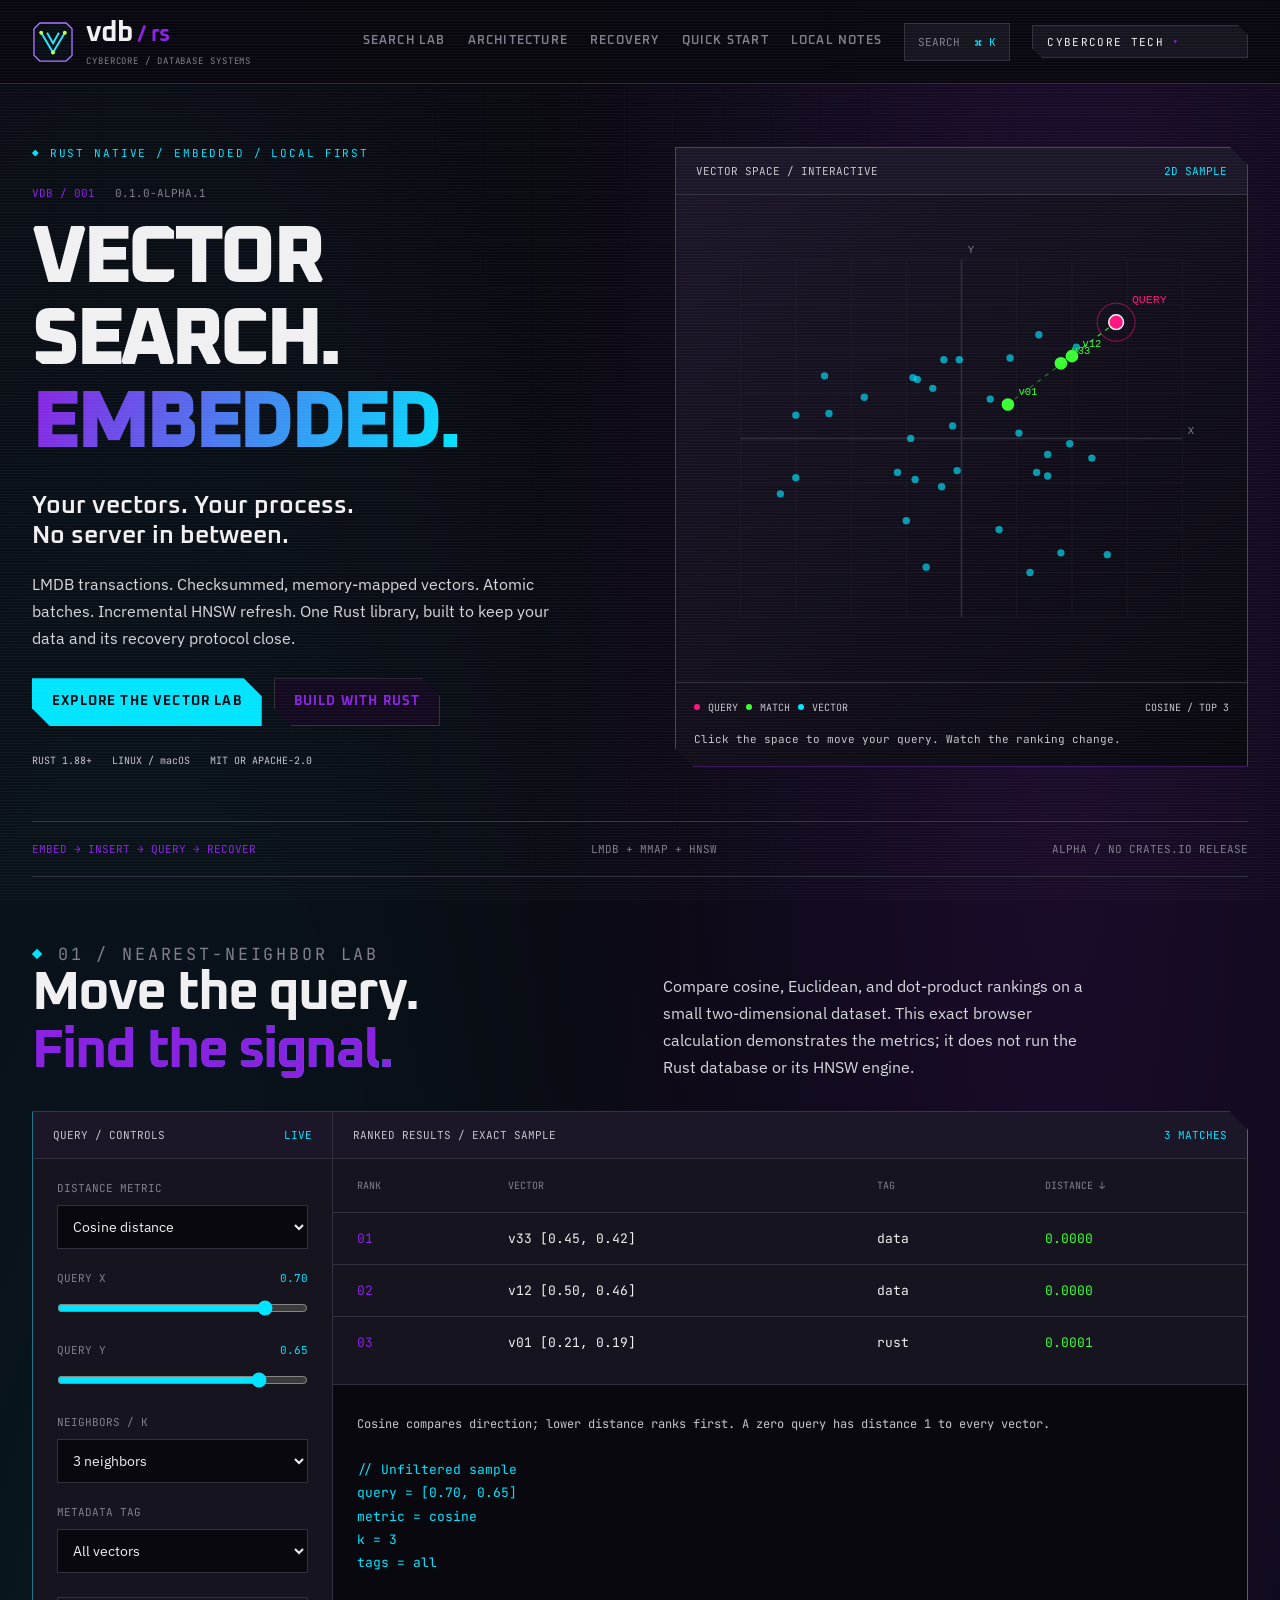
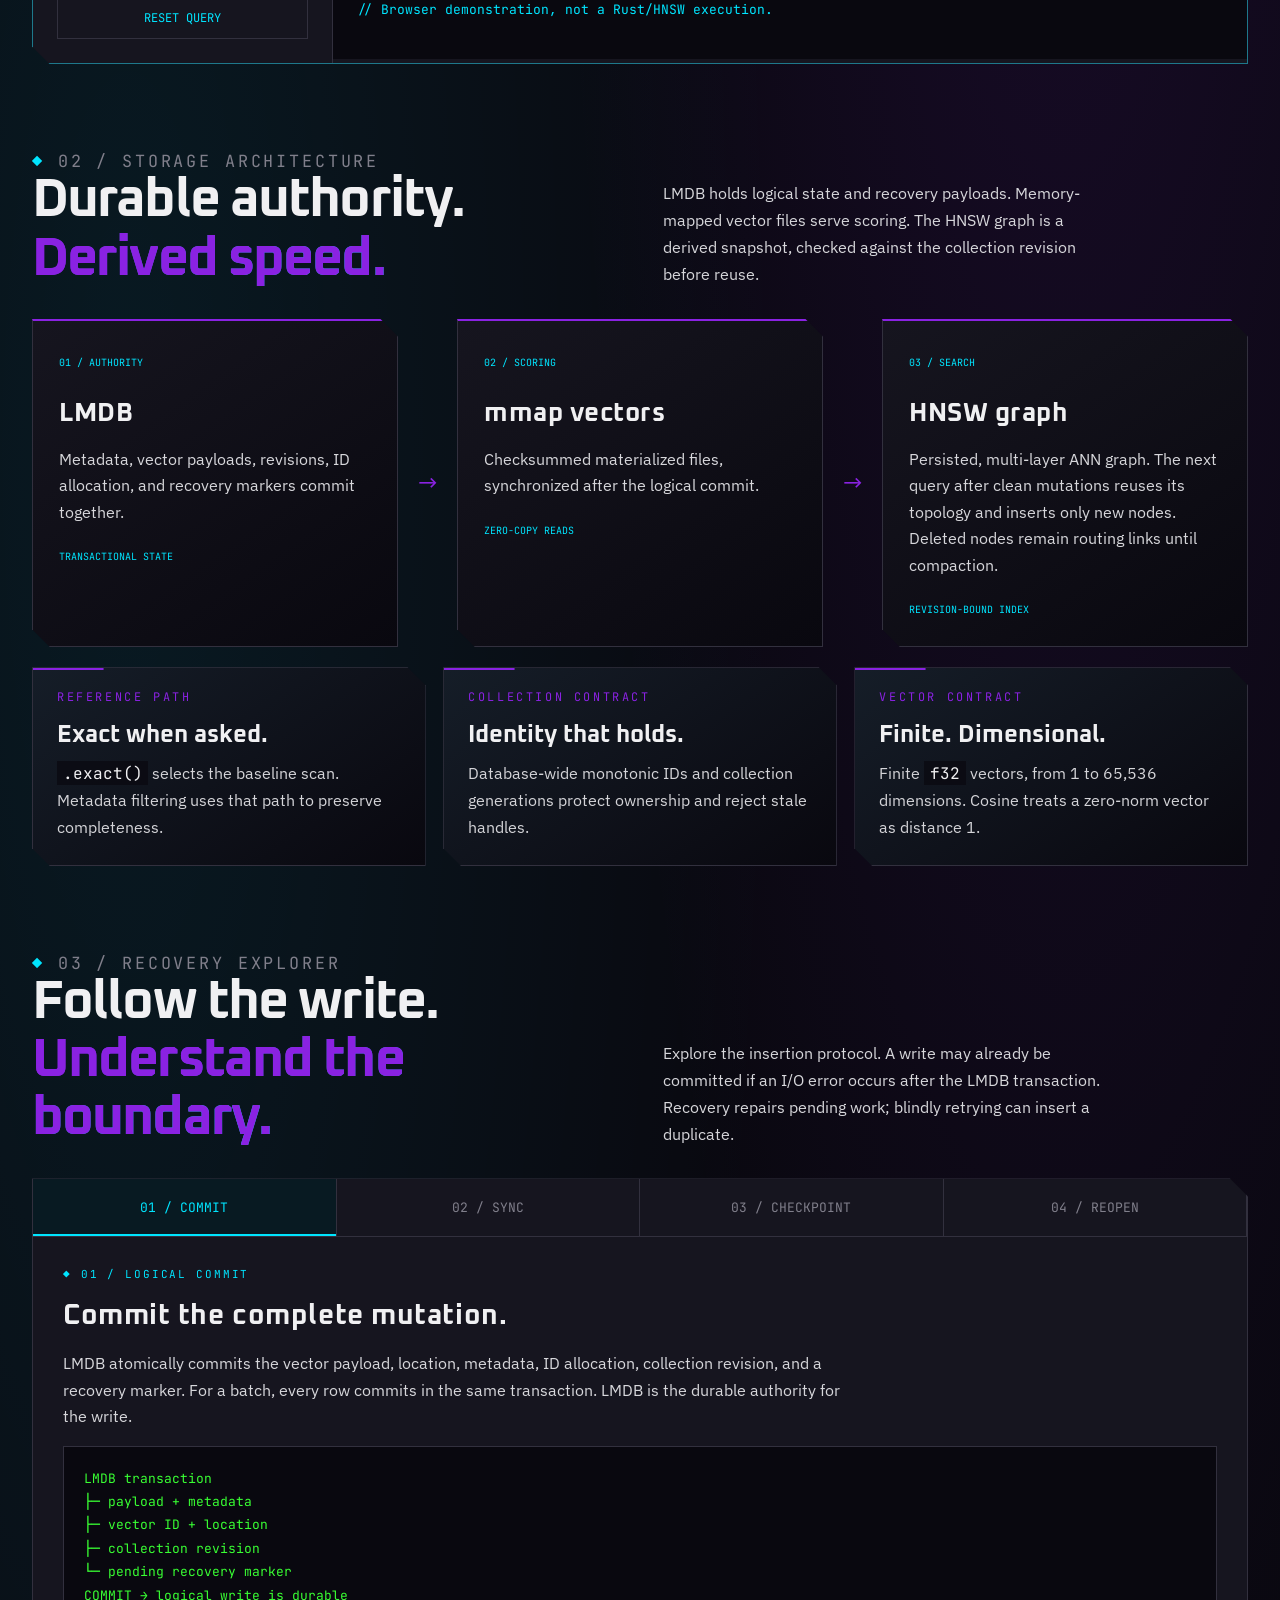
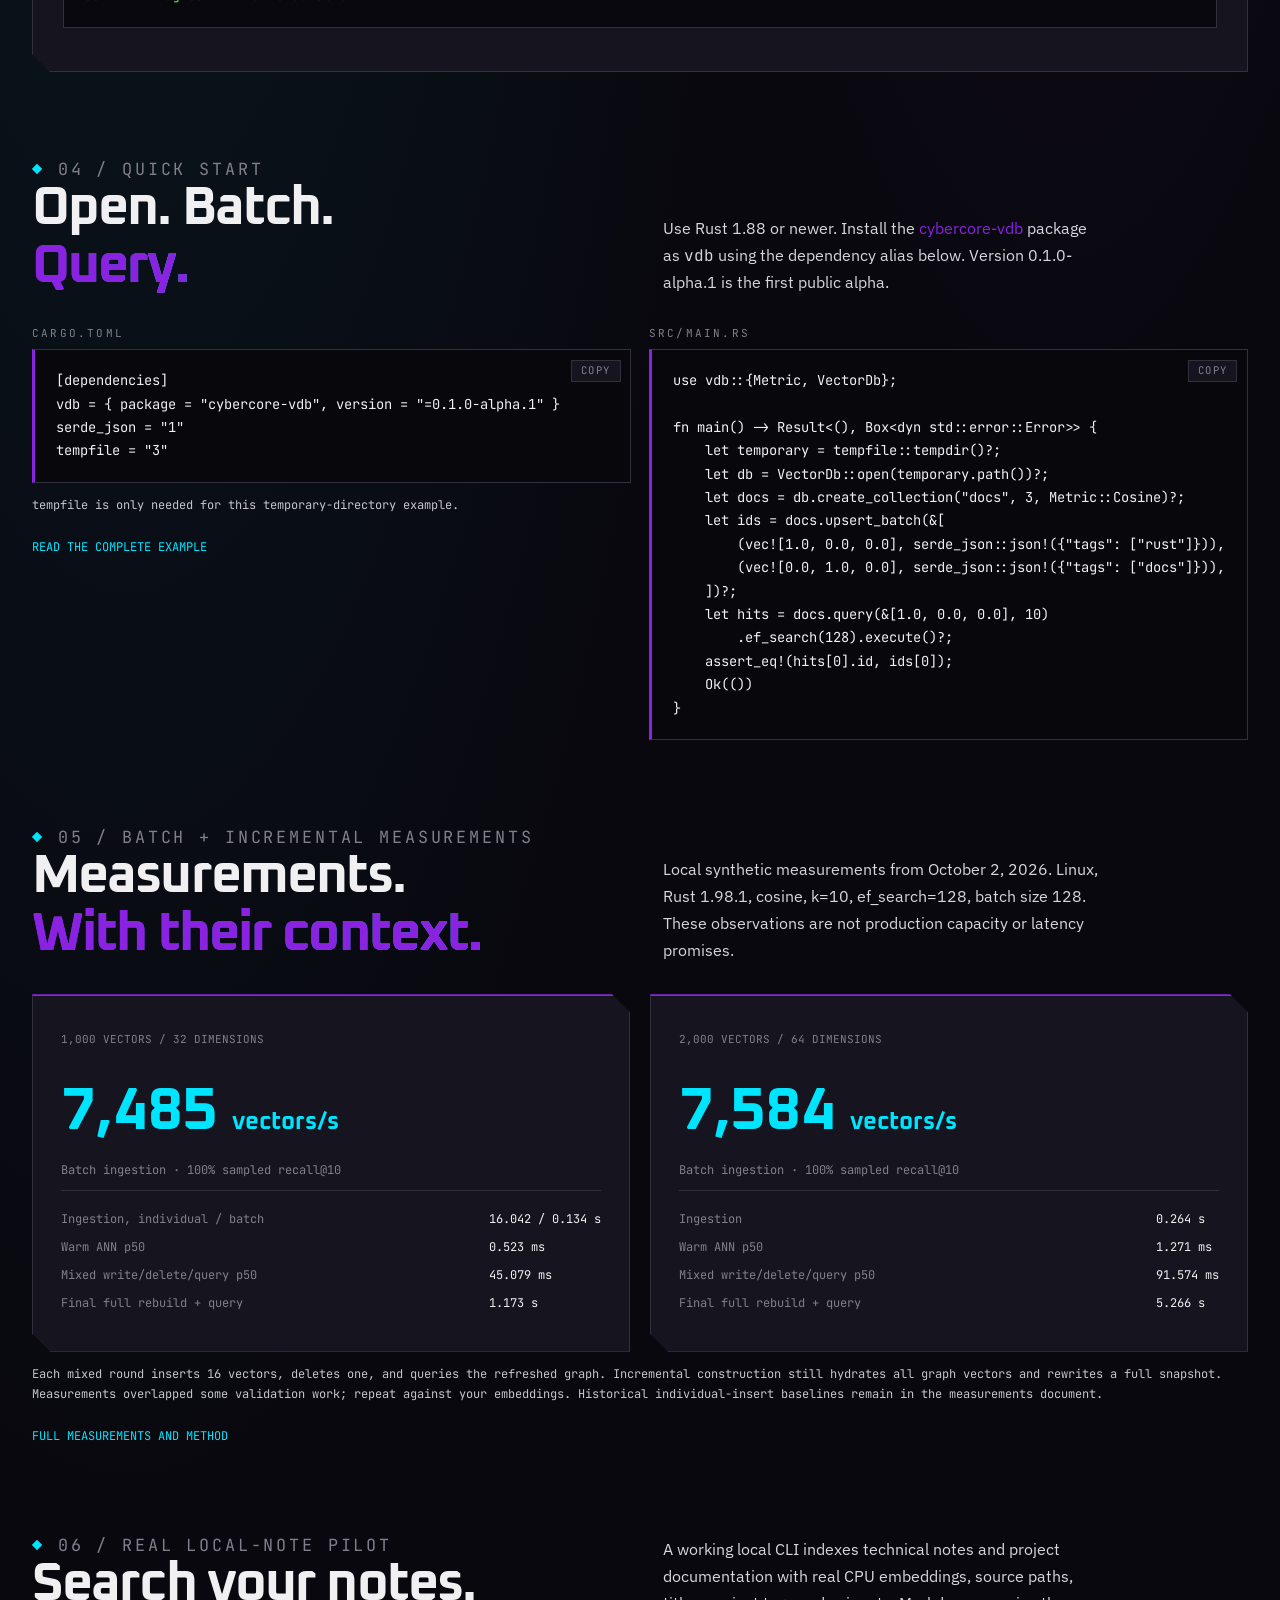
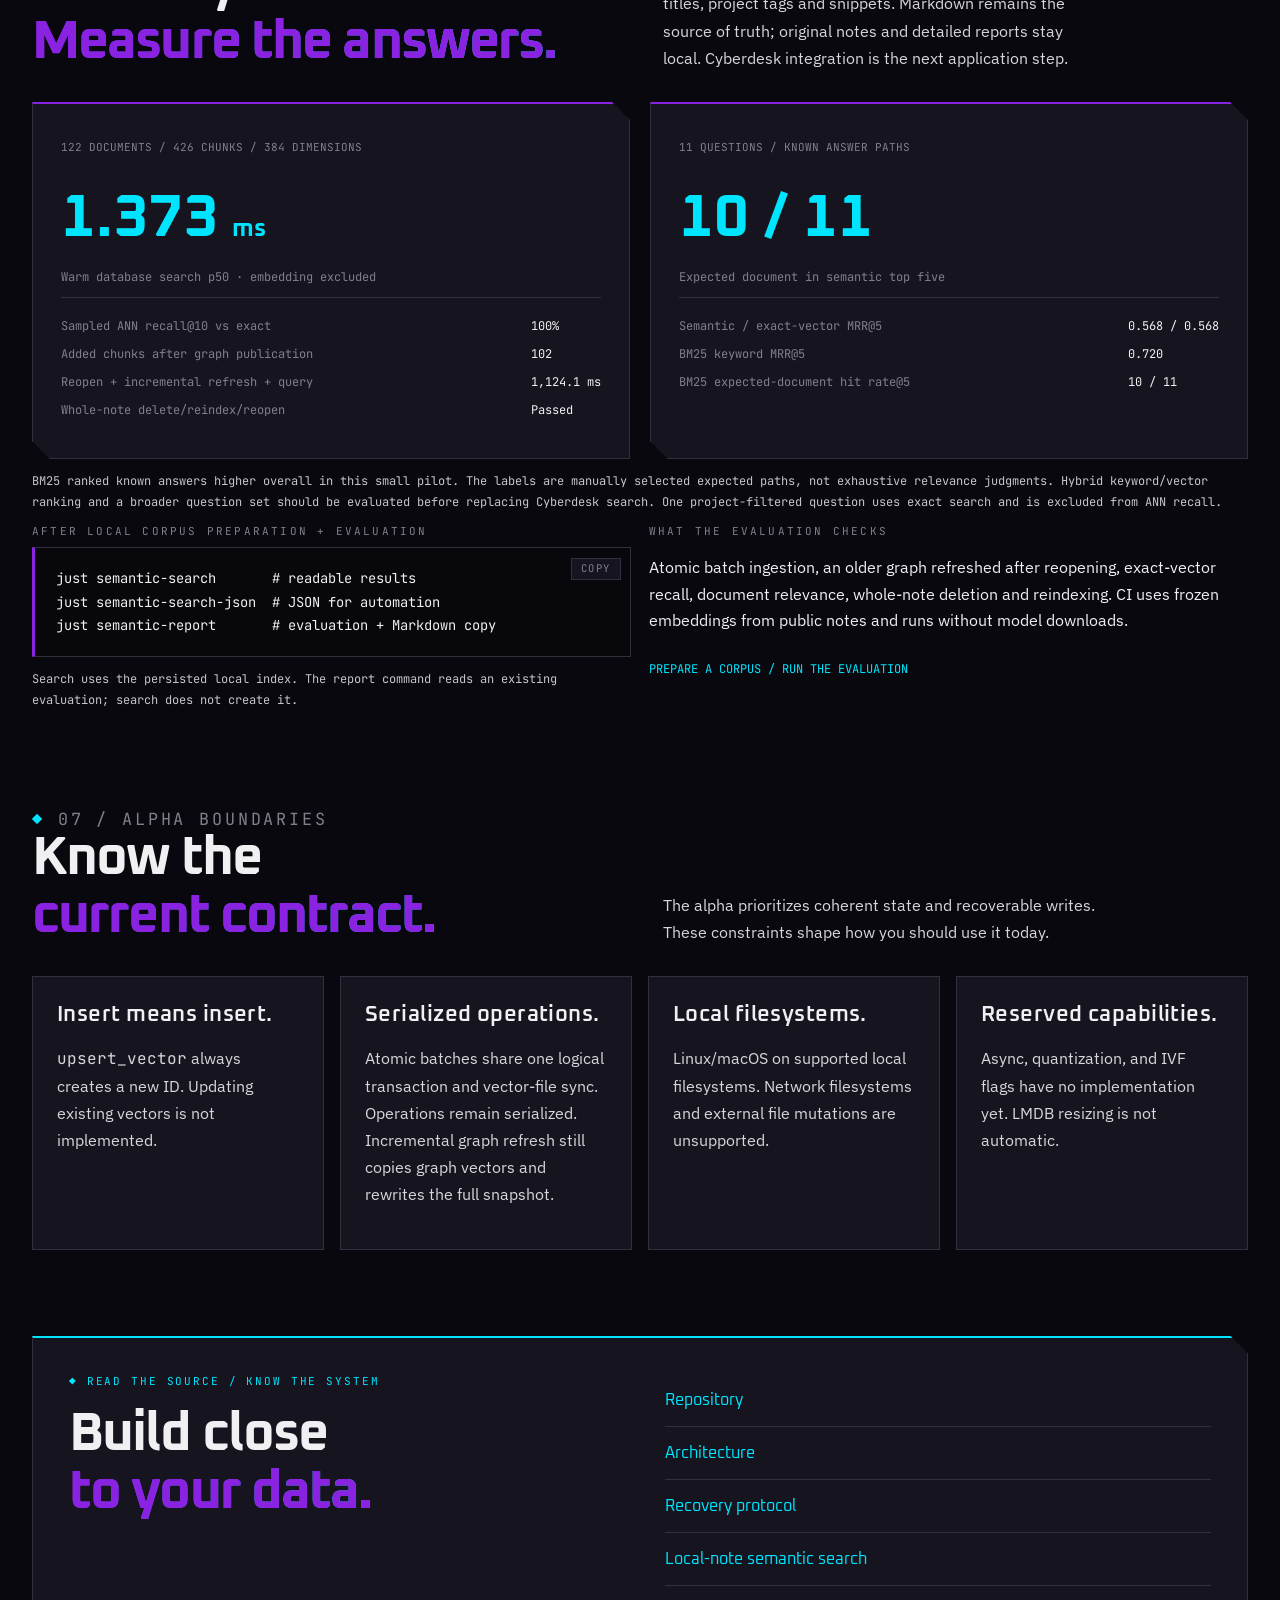
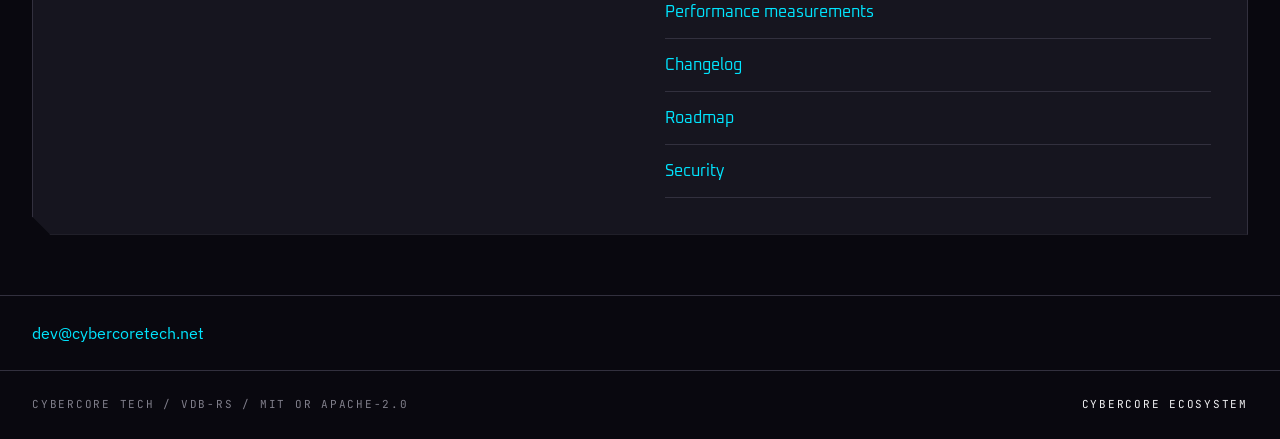
==== commit 14d4452b: "release: prepare cybercore-vdb 0.1.0-alpha.1" ====
--- a/index.html
+++ b/index.html
@@ -15,8 +15,8 @@
 <section class="wrap section" id="lab"><div class="section-head"><div><p class="eyebrow">01 / NEAREST-NEIGHBOR LAB</p><h2>Move the query.<br><em>Find the signal.</em></h2></div><p>Compare cosine, Euclidean, and dot-product rankings on a small two-dimensional dataset. This exact browser calculation demonstrates the metrics; it does not run the Rust database or its HNSW engine.</p></div><div class="lab-grid"><div class="query-panel"><div class="panel-bar">QUERY / CONTROLS <span>LIVE</span></div><label for="metric">DISTANCE METRIC</label><select id="metric"><option value="cosine">Cosine distance</option><option value="euclidean">Euclidean distance</option><option value="dot">Dot-product similarity</option></select><label for="queryX">QUERY X <output id="xValue" for="queryX">0.70</output></label><input id="queryX" type="range" min="-1" max="1" step="0.01" value="0.7"><label for="queryY">QUERY Y <output id="yValue" for="queryY">0.65</output></label><input id="queryY" type="range" min="-1" max="1" step="0.01" value="0.65"><label for="neighborCount">NEIGHBORS / K</label><select id="neighborCount"><option value="3">3 neighbors</option><option value="5">5 neighbors</option><option value="8">8 neighbors</option></select><label for="vectorFilter">METADATA TAG</label><select id="vectorFilter"><option value="all">All vectors</option><option value="rust">rust</option><option value="systems">systems</option><option value="data">data</option></select><button id="resetQuery" class="quiet-button" type="button">RESET QUERY</button></div><div class="results-panel"><div class="panel-bar"><span>RANKED RESULTS / EXACT SAMPLE</span><span id="resultCount" role="status">3 MATCHES</span></div><div class="table-scroll"><table><thead><tr><th scope="col">RANK</th><th scope="col">VECTOR</th><th scope="col">TAG</th><th scope="col" id="scoreHeading">DISTANCE ↓</th></tr></thead><tbody id="resultRows"></tbody></table></div><div class="query-readout"><span id="metricExplanation">Cosine compares direction; lower distance ranks first.</span><pre id="queryCode"></pre></div></div></div></section>
 <section class="wrap section" id="architecture"><div class="section-head"><div><p class="eyebrow">02 / STORAGE ARCHITECTURE</p><h2>Durable authority.<br><em>Derived speed.</em></h2></div><p>LMDB holds logical state and recovery payloads. Memory-mapped vector files serve scoring. The HNSW graph is a derived snapshot, checked against the collection revision before reuse.</p></div><div class="architecture-flow"><article><span class="num">01 / AUTHORITY</span><h3>LMDB</h3><p>Metadata, vector payloads, revisions, ID allocation, and recovery markers commit together.</p><code>TRANSACTIONAL STATE</code></article><span class="flow-connector" aria-hidden="true">→</span><article><span class="num">02 / SCORING</span><h3>mmap vectors</h3><p>Checksummed materialized files, synchronized after the logical commit.</p><code>ZERO-COPY READS</code></article><span class="flow-connector" aria-hidden="true">→</span><article><span class="num">03 / SEARCH</span><h3>HNSW graph</h3><p>Persisted, multi-layer ANN graph. The next query after clean mutations reuses its topology and inserts only new nodes. Deleted nodes remain routing links until compaction.</p><code>REVISION-BOUND INDEX</code></article></div><div class="grid g3 capability-grid"><article class="card"><span class="num">REFERENCE PATH</span><h3>Exact when asked.</h3><p><code>.exact()</code> selects the baseline scan. Metadata filtering uses that path to preserve completeness.</p></article><article class="card"><span class="num">COLLECTION CONTRACT</span><h3>Identity that holds.</h3><p>Database-wide monotonic IDs and collection generations protect ownership and reject stale handles.</p></article><article class="card"><span class="num">VECTOR CONTRACT</span><h3>Finite. Dimensional.</h3><p>Finite <code>f32</code> vectors, from 1 to 65,536 dimensions. Cosine treats a zero-norm vector as distance 1.</p></article></div></section>
 <section class="wrap section" id="recovery"><div class="section-head"><div><p class="eyebrow">03 / RECOVERY EXPLORER</p><h2>Follow the write.<br><em>Understand the boundary.</em></h2></div><p>Explore the insertion protocol. A write may already be committed if an I/O error occurs after the LMDB transaction. Recovery repairs pending work; blindly retrying can insert a duplicate.</p></div><div class="recovery-panel"><div class="recovery-steps" role="tablist" aria-label="Recovery protocol stages"><button role="tab" id="recoveryTab0" aria-controls="recoveryDetail" aria-selected="true" data-step="0">01 / COMMIT</button><button role="tab" id="recoveryTab1" aria-controls="recoveryDetail" aria-selected="false" tabindex="-1" data-step="1">02 / SYNC</button><button role="tab" id="recoveryTab2" aria-controls="recoveryDetail" aria-selected="false" tabindex="-1" data-step="2">03 / CHECKPOINT</button><button role="tab" id="recoveryTab3" aria-controls="recoveryDetail" aria-selected="false" tabindex="-1" data-step="3">04 / REOPEN</button></div><div id="recoveryDetail" role="tabpanel" aria-labelledby="recoveryTab0" tabindex="0"><p class="eyebrow" id="recoveryStage"></p><h3 id="recoveryTitle"></h3><p id="recoveryText"></p><pre id="recoveryTrace"></pre></div></div></section>
-<section class="wrap section" id="setup"><div class="section-head"><div><p class="eyebrow">04 / QUICK START</p><h2>Open. Batch.<br><em>Query.</em></h2></div><p>Use the Git dependency with Rust 1.88 or newer. The package name is <code>vdb</code>. This alpha is not published to crates.io.</p></div><div class="grid g2"><div><span class="label">CARGO.TOML</span><pre class="code" data-copy><code>[dependencies]
-vdb = { git = "https://github.com/cybercore-tech/vdb-rs" }
+<section class="wrap section" id="setup"><div class="section-head"><div><p class="eyebrow">04 / QUICK START</p><h2>Open. Batch.<br><em>Query.</em></h2></div><p>Use Rust 1.88 or newer. Install the <a href="https://crates.io/crates/cybercore-vdb">cybercore-vdb</a> package as <code>vdb</code> using the dependency alias below. Version 0.1.0-alpha.1 is the first public alpha.</p></div><div class="grid g2"><div><span class="label">CARGO.TOML</span><pre class="code" data-copy><code>[dependencies]
+vdb = { package = "cybercore-vdb", version = "=0.1.0-alpha.1" }
 serde_json = "1"
 tempfile = "3"</code></pre><p class="code-note">tempfile is only needed for this temporary-directory example.</p><a class="source-link" href="https://github.com/cybercore-tech/vdb-rs/blob/main/examples/basic.rs">READ THE COMPLETE EXAMPLE</a></div><div><span class="label">SRC/MAIN.RS</span><pre class="code" data-copy><code>use vdb::{Metric, VectorDb};
 
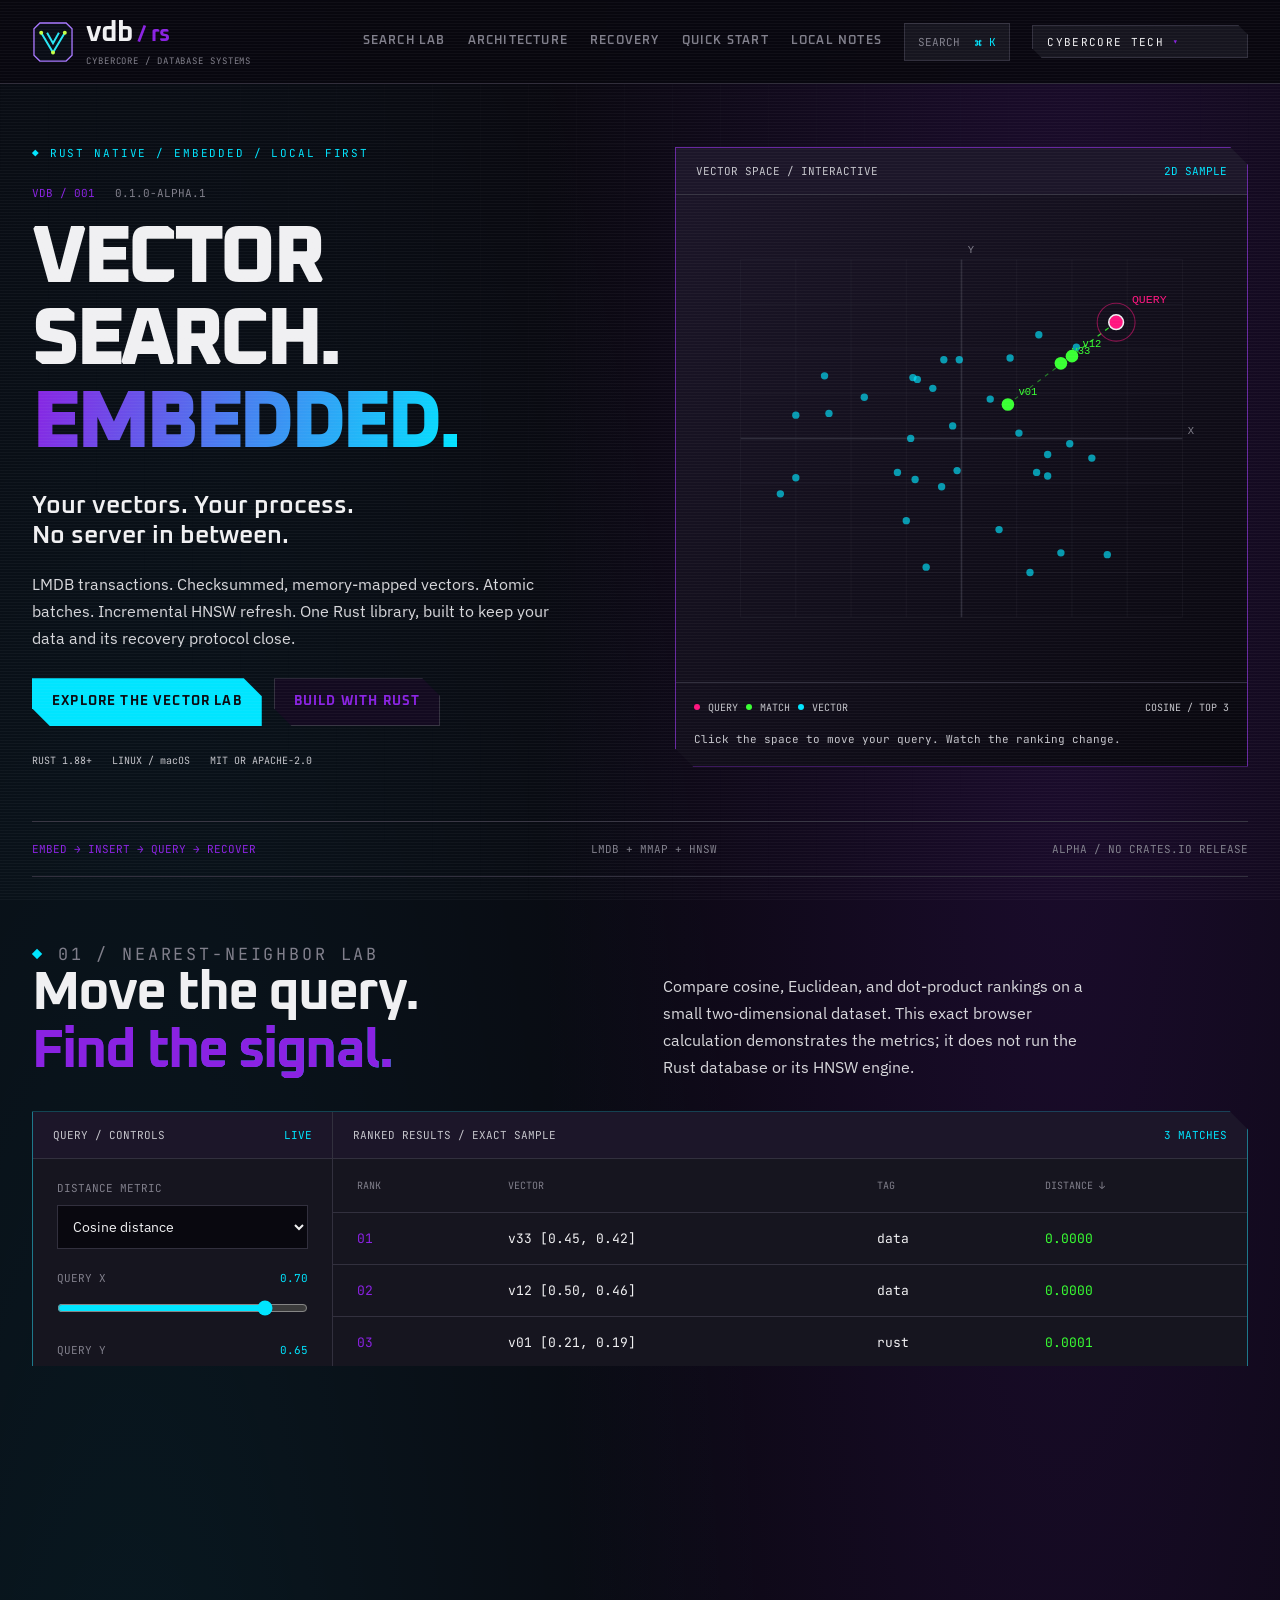
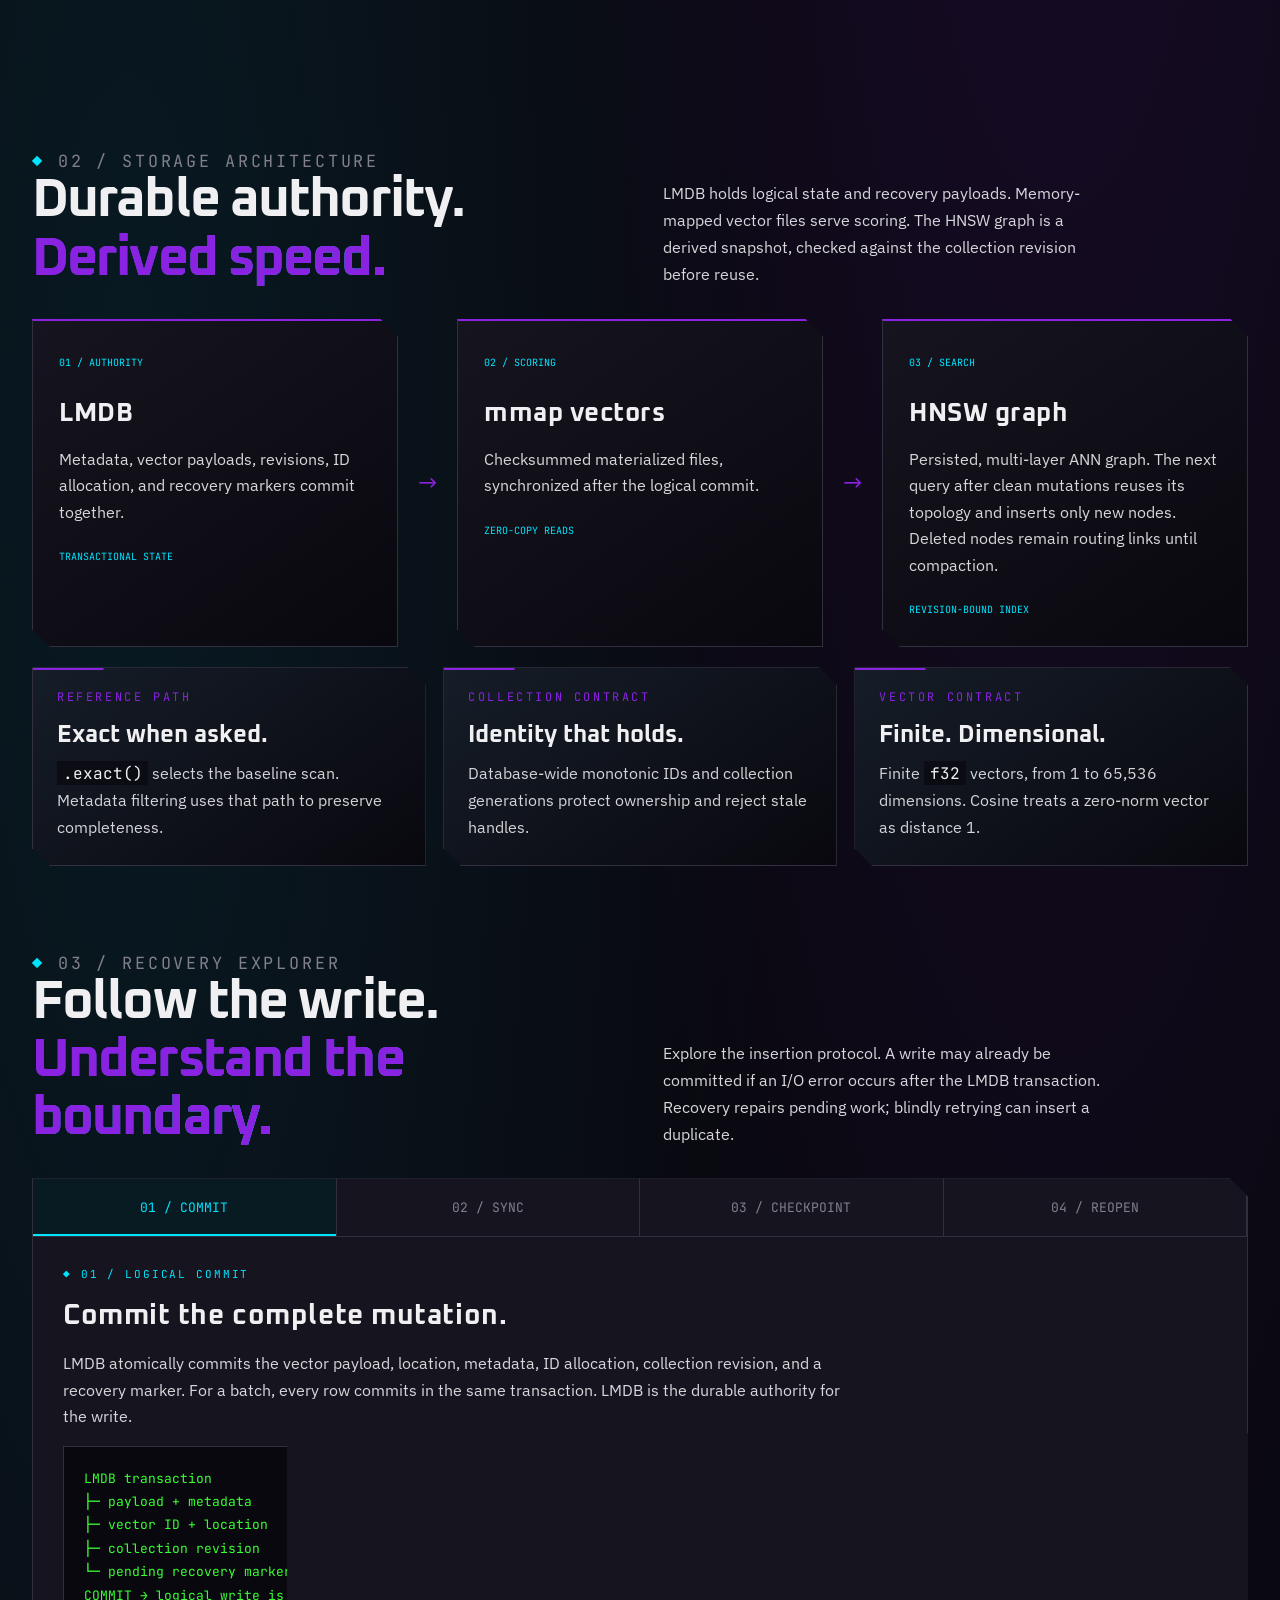
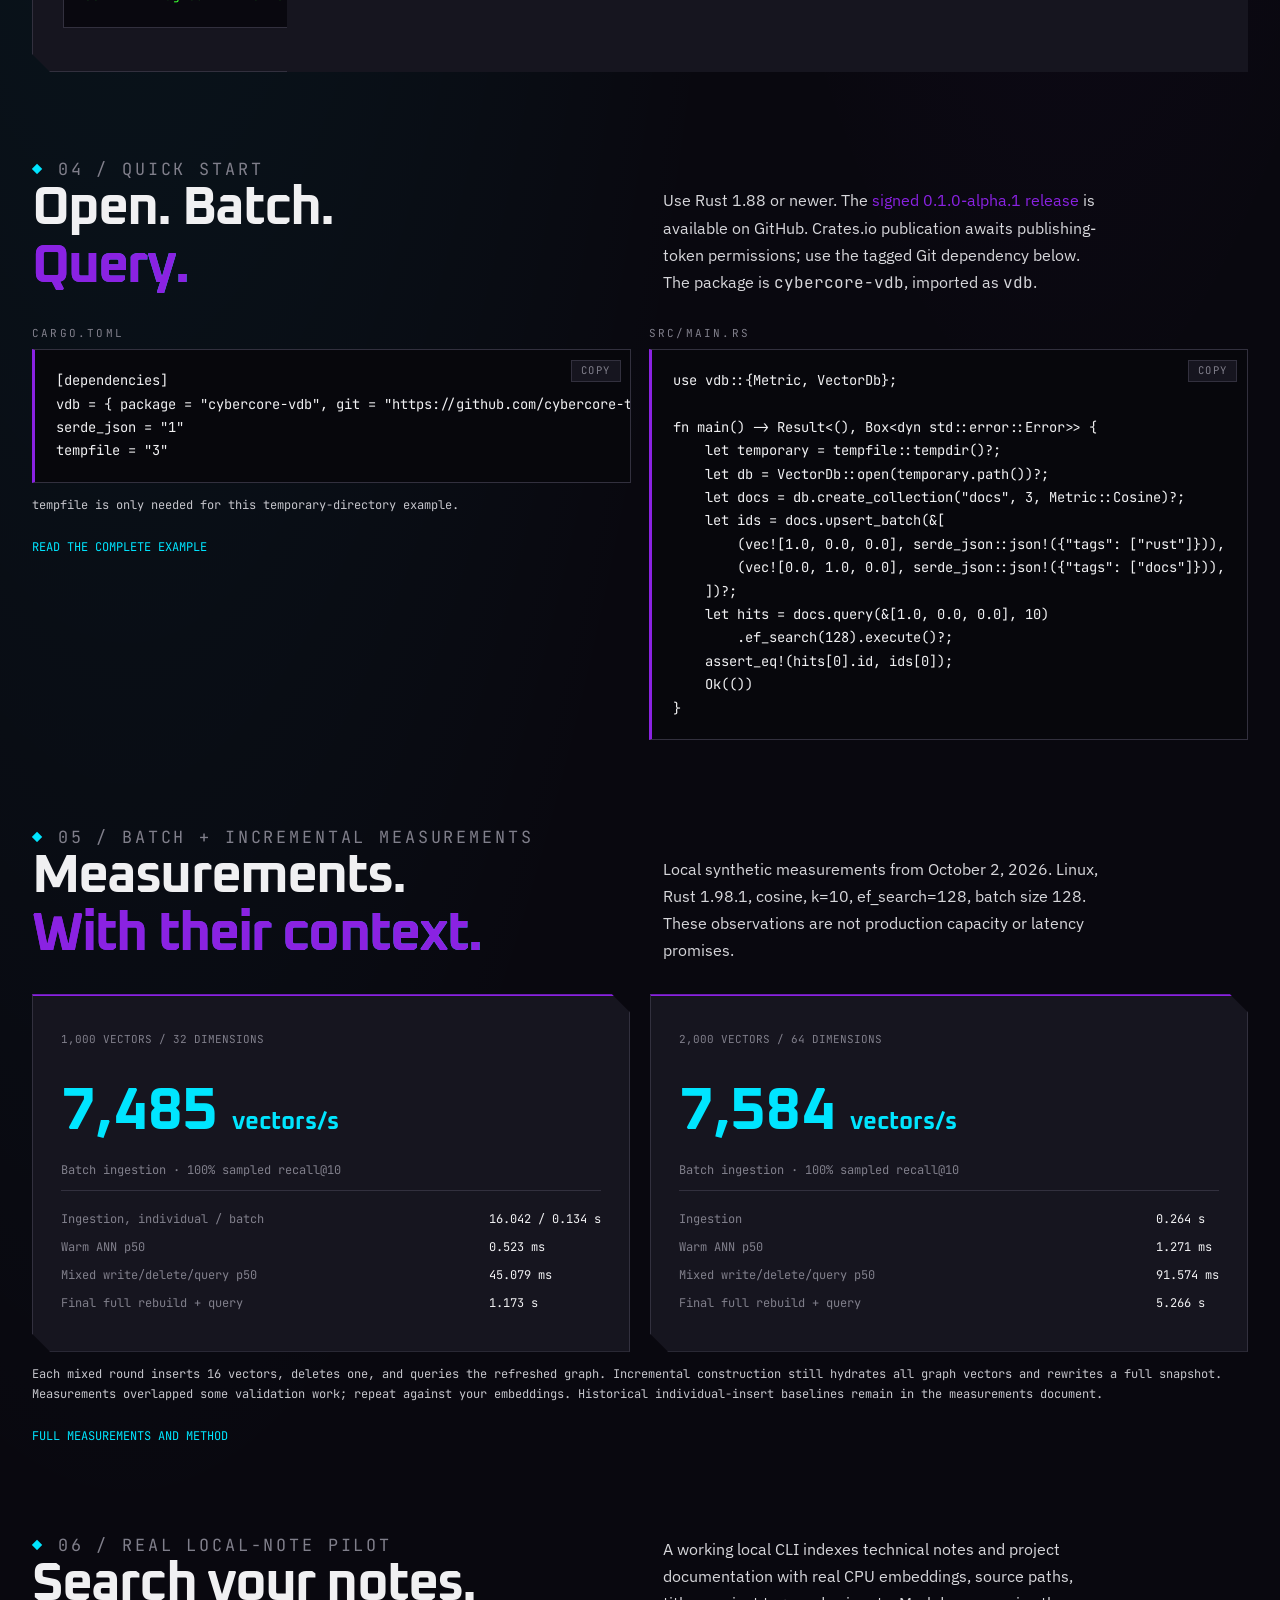
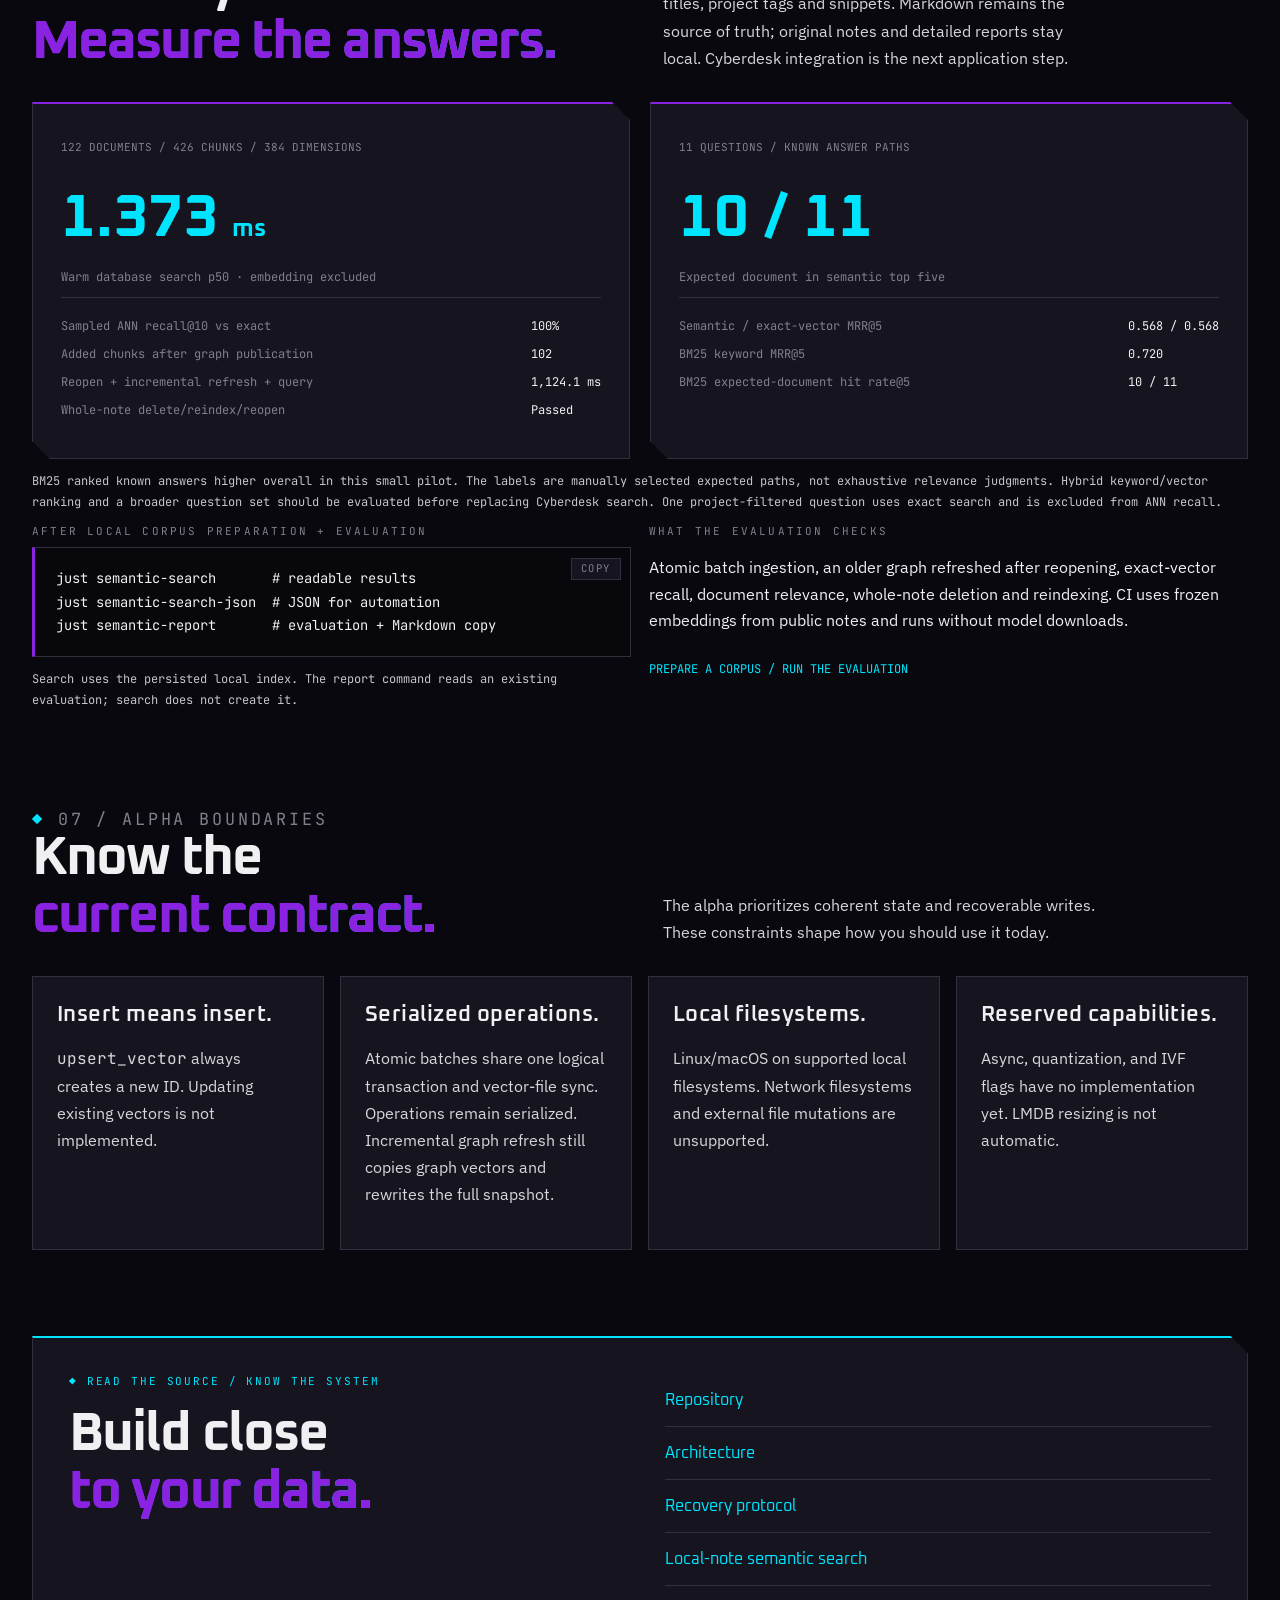
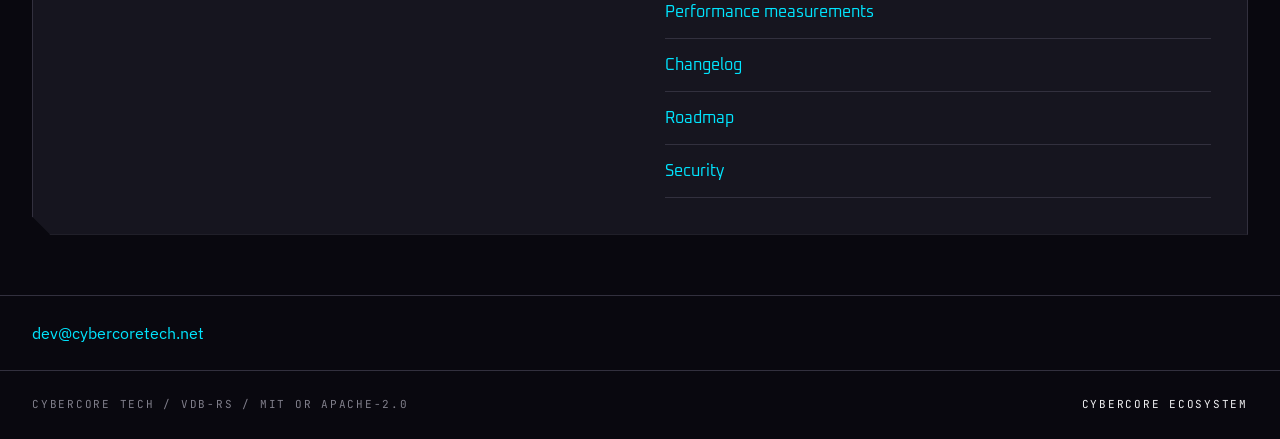
==== commit 1fd9d3aa: "docs: document signed alpha release and pending registry upload" ====
--- a/index.html
+++ b/index.html
@@ -15,8 +15,8 @@
 <section class="wrap section" id="lab"><div class="section-head"><div><p class="eyebrow">01 / NEAREST-NEIGHBOR LAB</p><h2>Move the query.<br><em>Find the signal.</em></h2></div><p>Compare cosine, Euclidean, and dot-product rankings on a small two-dimensional dataset. This exact browser calculation demonstrates the metrics; it does not run the Rust database or its HNSW engine.</p></div><div class="lab-grid"><div class="query-panel"><div class="panel-bar">QUERY / CONTROLS <span>LIVE</span></div><label for="metric">DISTANCE METRIC</label><select id="metric"><option value="cosine">Cosine distance</option><option value="euclidean">Euclidean distance</option><option value="dot">Dot-product similarity</option></select><label for="queryX">QUERY X <output id="xValue" for="queryX">0.70</output></label><input id="queryX" type="range" min="-1" max="1" step="0.01" value="0.7"><label for="queryY">QUERY Y <output id="yValue" for="queryY">0.65</output></label><input id="queryY" type="range" min="-1" max="1" step="0.01" value="0.65"><label for="neighborCount">NEIGHBORS / K</label><select id="neighborCount"><option value="3">3 neighbors</option><option value="5">5 neighbors</option><option value="8">8 neighbors</option></select><label for="vectorFilter">METADATA TAG</label><select id="vectorFilter"><option value="all">All vectors</option><option value="rust">rust</option><option value="systems">systems</option><option value="data">data</option></select><button id="resetQuery" class="quiet-button" type="button">RESET QUERY</button></div><div class="results-panel"><div class="panel-bar"><span>RANKED RESULTS / EXACT SAMPLE</span><span id="resultCount" role="status">3 MATCHES</span></div><div class="table-scroll"><table><thead><tr><th scope="col">RANK</th><th scope="col">VECTOR</th><th scope="col">TAG</th><th scope="col" id="scoreHeading">DISTANCE ↓</th></tr></thead><tbody id="resultRows"></tbody></table></div><div class="query-readout"><span id="metricExplanation">Cosine compares direction; lower distance ranks first.</span><pre id="queryCode"></pre></div></div></div></section>
 <section class="wrap section" id="architecture"><div class="section-head"><div><p class="eyebrow">02 / STORAGE ARCHITECTURE</p><h2>Durable authority.<br><em>Derived speed.</em></h2></div><p>LMDB holds logical state and recovery payloads. Memory-mapped vector files serve scoring. The HNSW graph is a derived snapshot, checked against the collection revision before reuse.</p></div><div class="architecture-flow"><article><span class="num">01 / AUTHORITY</span><h3>LMDB</h3><p>Metadata, vector payloads, revisions, ID allocation, and recovery markers commit together.</p><code>TRANSACTIONAL STATE</code></article><span class="flow-connector" aria-hidden="true">→</span><article><span class="num">02 / SCORING</span><h3>mmap vectors</h3><p>Checksummed materialized files, synchronized after the logical commit.</p><code>ZERO-COPY READS</code></article><span class="flow-connector" aria-hidden="true">→</span><article><span class="num">03 / SEARCH</span><h3>HNSW graph</h3><p>Persisted, multi-layer ANN graph. The next query after clean mutations reuses its topology and inserts only new nodes. Deleted nodes remain routing links until compaction.</p><code>REVISION-BOUND INDEX</code></article></div><div class="grid g3 capability-grid"><article class="card"><span class="num">REFERENCE PATH</span><h3>Exact when asked.</h3><p><code>.exact()</code> selects the baseline scan. Metadata filtering uses that path to preserve completeness.</p></article><article class="card"><span class="num">COLLECTION CONTRACT</span><h3>Identity that holds.</h3><p>Database-wide monotonic IDs and collection generations protect ownership and reject stale handles.</p></article><article class="card"><span class="num">VECTOR CONTRACT</span><h3>Finite. Dimensional.</h3><p>Finite <code>f32</code> vectors, from 1 to 65,536 dimensions. Cosine treats a zero-norm vector as distance 1.</p></article></div></section>
 <section class="wrap section" id="recovery"><div class="section-head"><div><p class="eyebrow">03 / RECOVERY EXPLORER</p><h2>Follow the write.<br><em>Understand the boundary.</em></h2></div><p>Explore the insertion protocol. A write may already be committed if an I/O error occurs after the LMDB transaction. Recovery repairs pending work; blindly retrying can insert a duplicate.</p></div><div class="recovery-panel"><div class="recovery-steps" role="tablist" aria-label="Recovery protocol stages"><button role="tab" id="recoveryTab0" aria-controls="recoveryDetail" aria-selected="true" data-step="0">01 / COMMIT</button><button role="tab" id="recoveryTab1" aria-controls="recoveryDetail" aria-selected="false" tabindex="-1" data-step="1">02 / SYNC</button><button role="tab" id="recoveryTab2" aria-controls="recoveryDetail" aria-selected="false" tabindex="-1" data-step="2">03 / CHECKPOINT</button><button role="tab" id="recoveryTab3" aria-controls="recoveryDetail" aria-selected="false" tabindex="-1" data-step="3">04 / REOPEN</button></div><div id="recoveryDetail" role="tabpanel" aria-labelledby="recoveryTab0" tabindex="0"><p class="eyebrow" id="recoveryStage"></p><h3 id="recoveryTitle"></h3><p id="recoveryText"></p><pre id="recoveryTrace"></pre></div></div></section>
-<section class="wrap section" id="setup"><div class="section-head"><div><p class="eyebrow">04 / QUICK START</p><h2>Open. Batch.<br><em>Query.</em></h2></div><p>Use Rust 1.88 or newer. Install the <a href="https://crates.io/crates/cybercore-vdb">cybercore-vdb</a> package as <code>vdb</code> using the dependency alias below. Version 0.1.0-alpha.1 is the first public alpha.</p></div><div class="grid g2"><div><span class="label">CARGO.TOML</span><pre class="code" data-copy><code>[dependencies]
-vdb = { package = "cybercore-vdb", version = "=0.1.0-alpha.1" }
+<section class="wrap section" id="setup"><div class="section-head"><div><p class="eyebrow">04 / QUICK START</p><h2>Open. Batch.<br><em>Query.</em></h2></div><p>Use Rust 1.88 or newer. The <a href="https://github.com/cybercore-tech/vdb-rs/releases/tag/v0.1.0-alpha.1">signed 0.1.0-alpha.1 release</a> is available on GitHub. Crates.io publication awaits publishing-token permissions; use the tagged Git dependency below. The package is <code>cybercore-vdb</code>, imported as <code>vdb</code>.</p></div><div class="grid g2"><div><span class="label">CARGO.TOML</span><pre class="code" data-copy><code>[dependencies]
+vdb = { package = "cybercore-vdb", git = "https://github.com/cybercore-tech/vdb-rs", tag = "v0.1.0-alpha.1" }
 serde_json = "1"
 tempfile = "3"</code></pre><p class="code-note">tempfile is only needed for this temporary-directory example.</p><a class="source-link" href="https://github.com/cybercore-tech/vdb-rs/blob/main/examples/basic.rs">READ THE COMPLETE EXAMPLE</a></div><div><span class="label">SRC/MAIN.RS</span><pre class="code" data-copy><code>use vdb::{Metric, VectorDb};
 
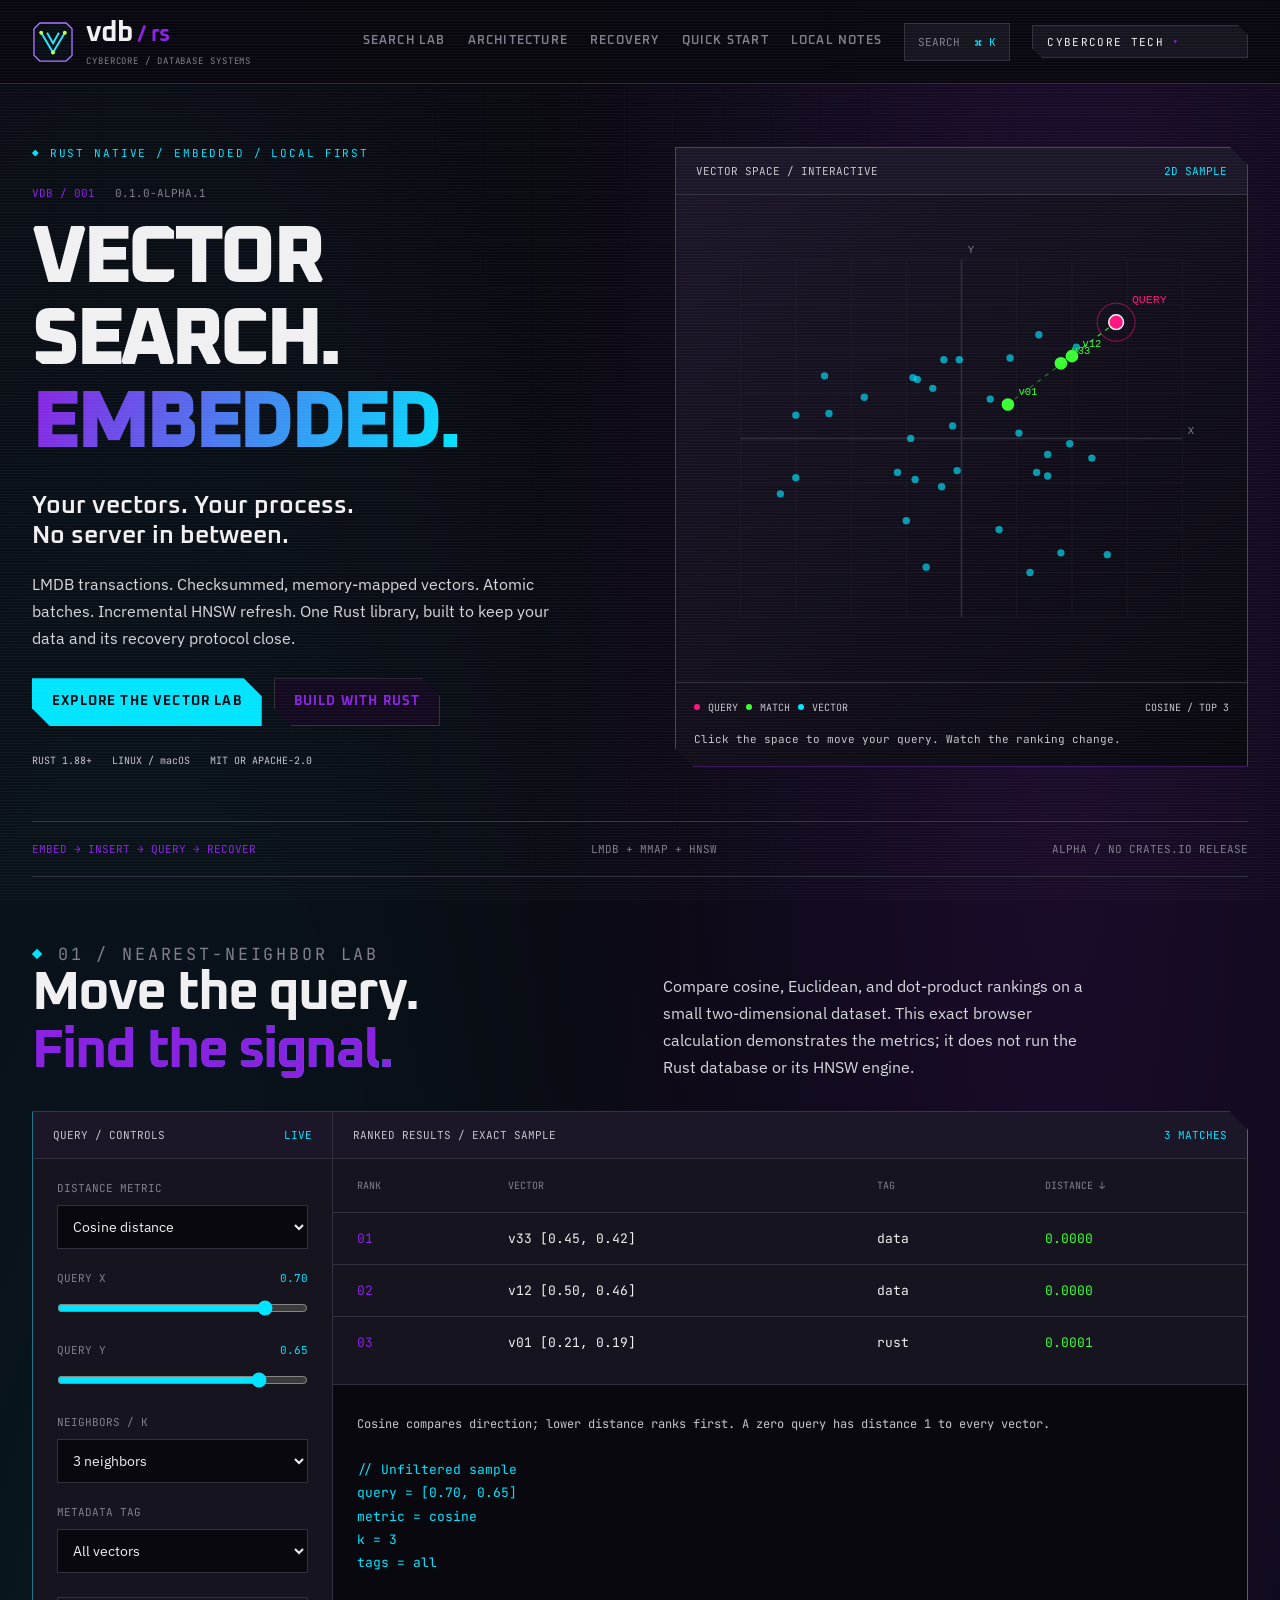
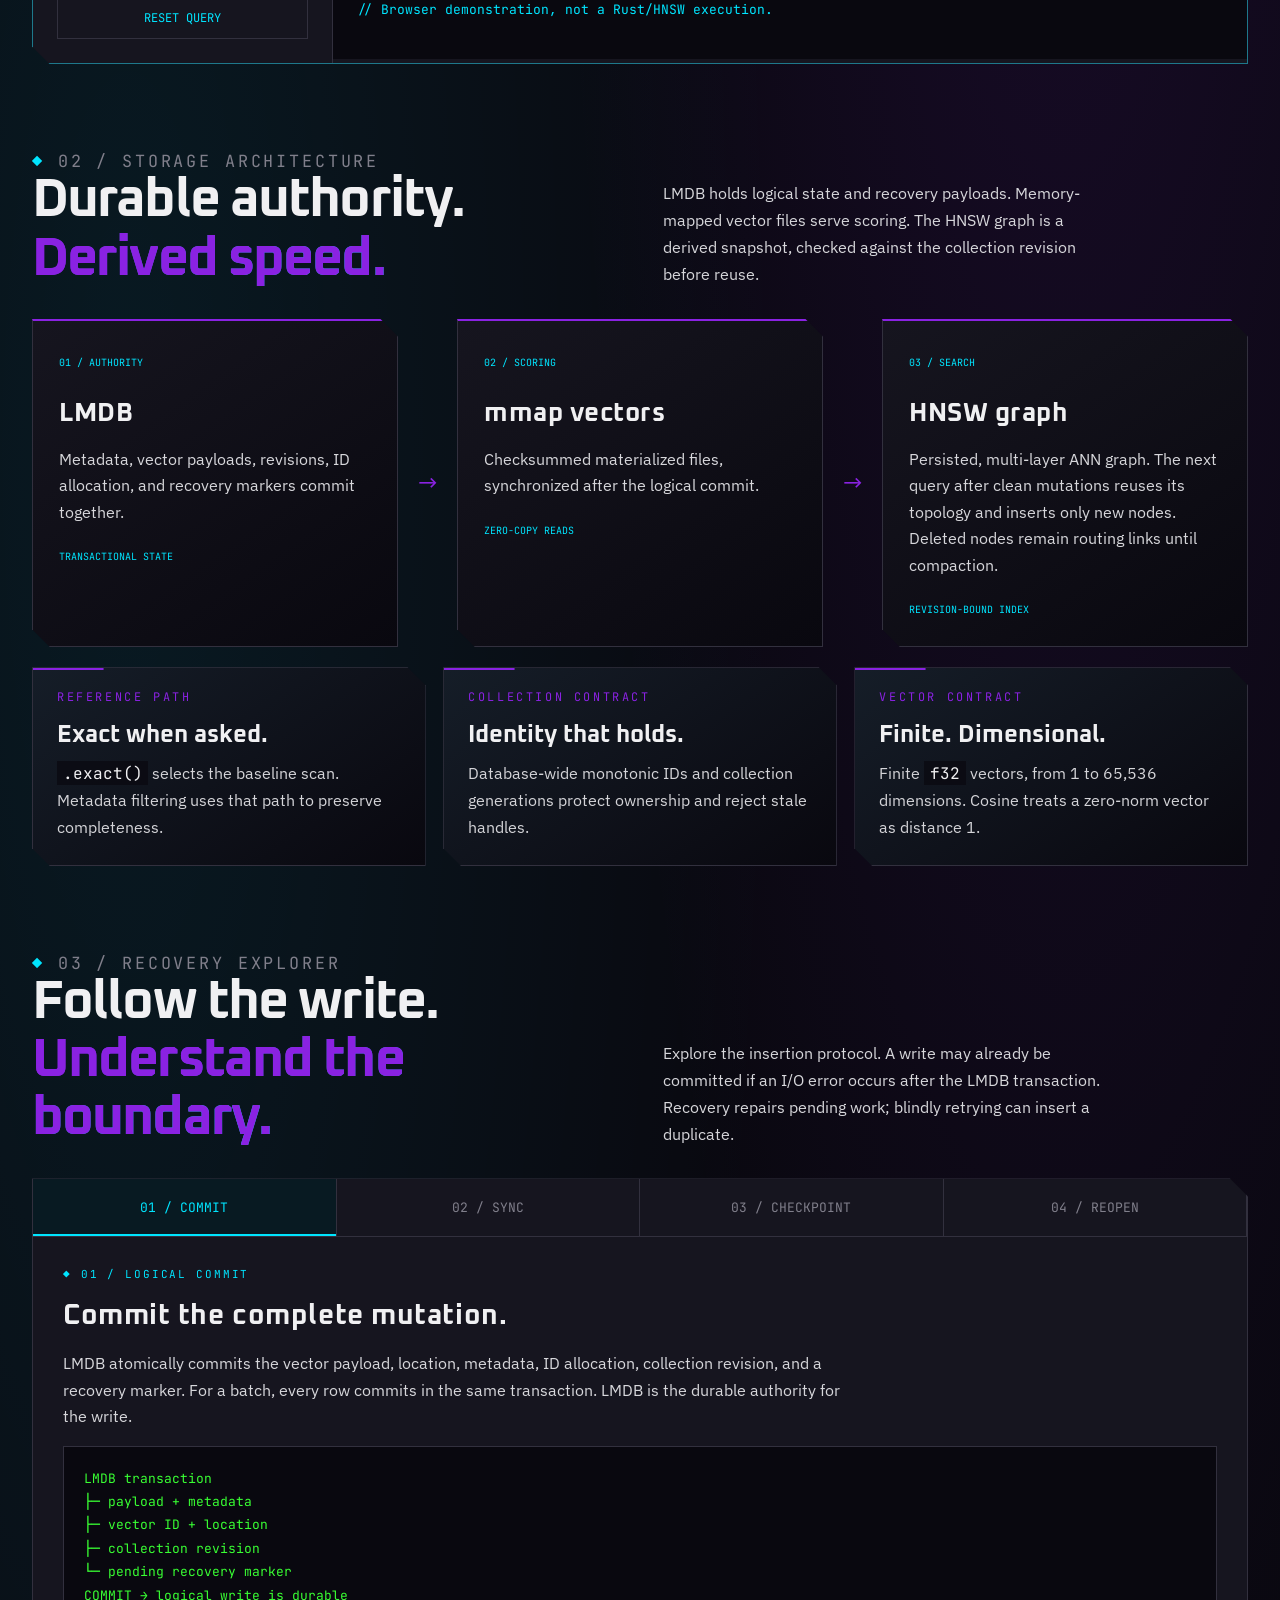
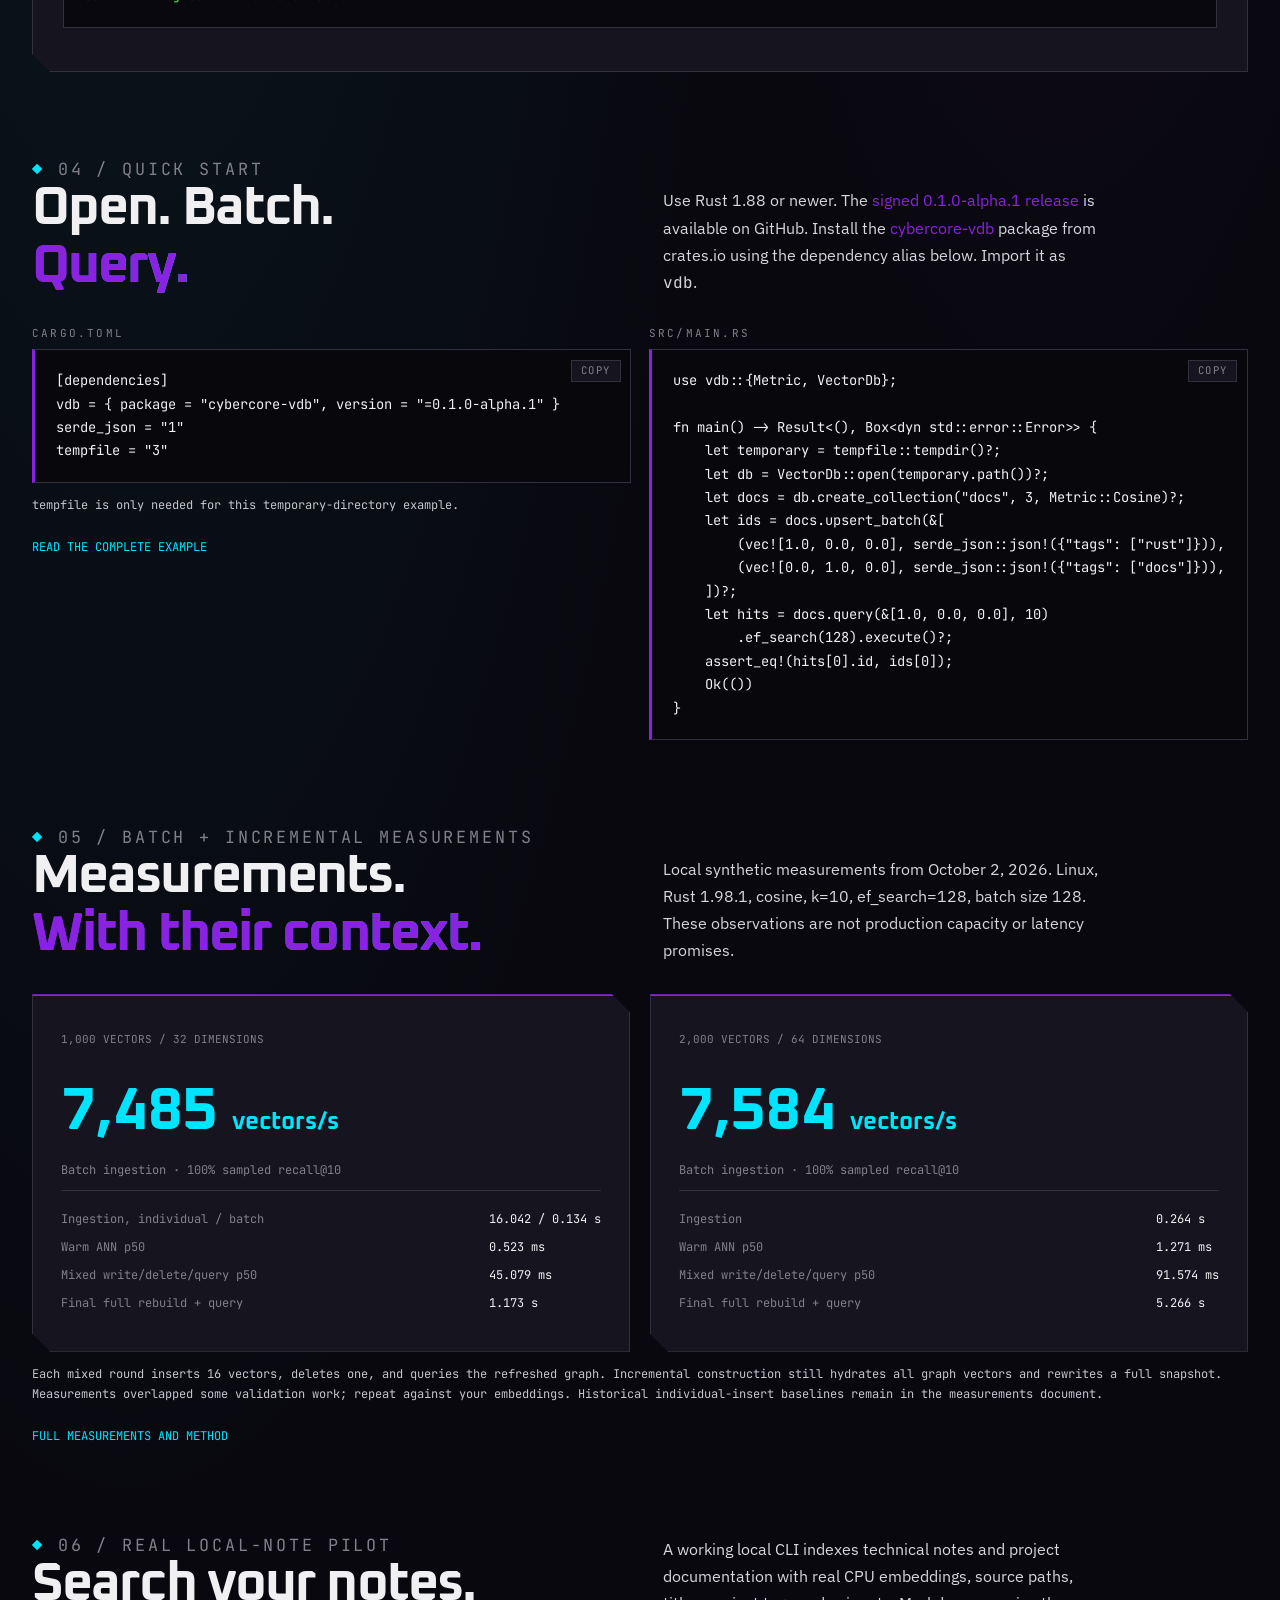
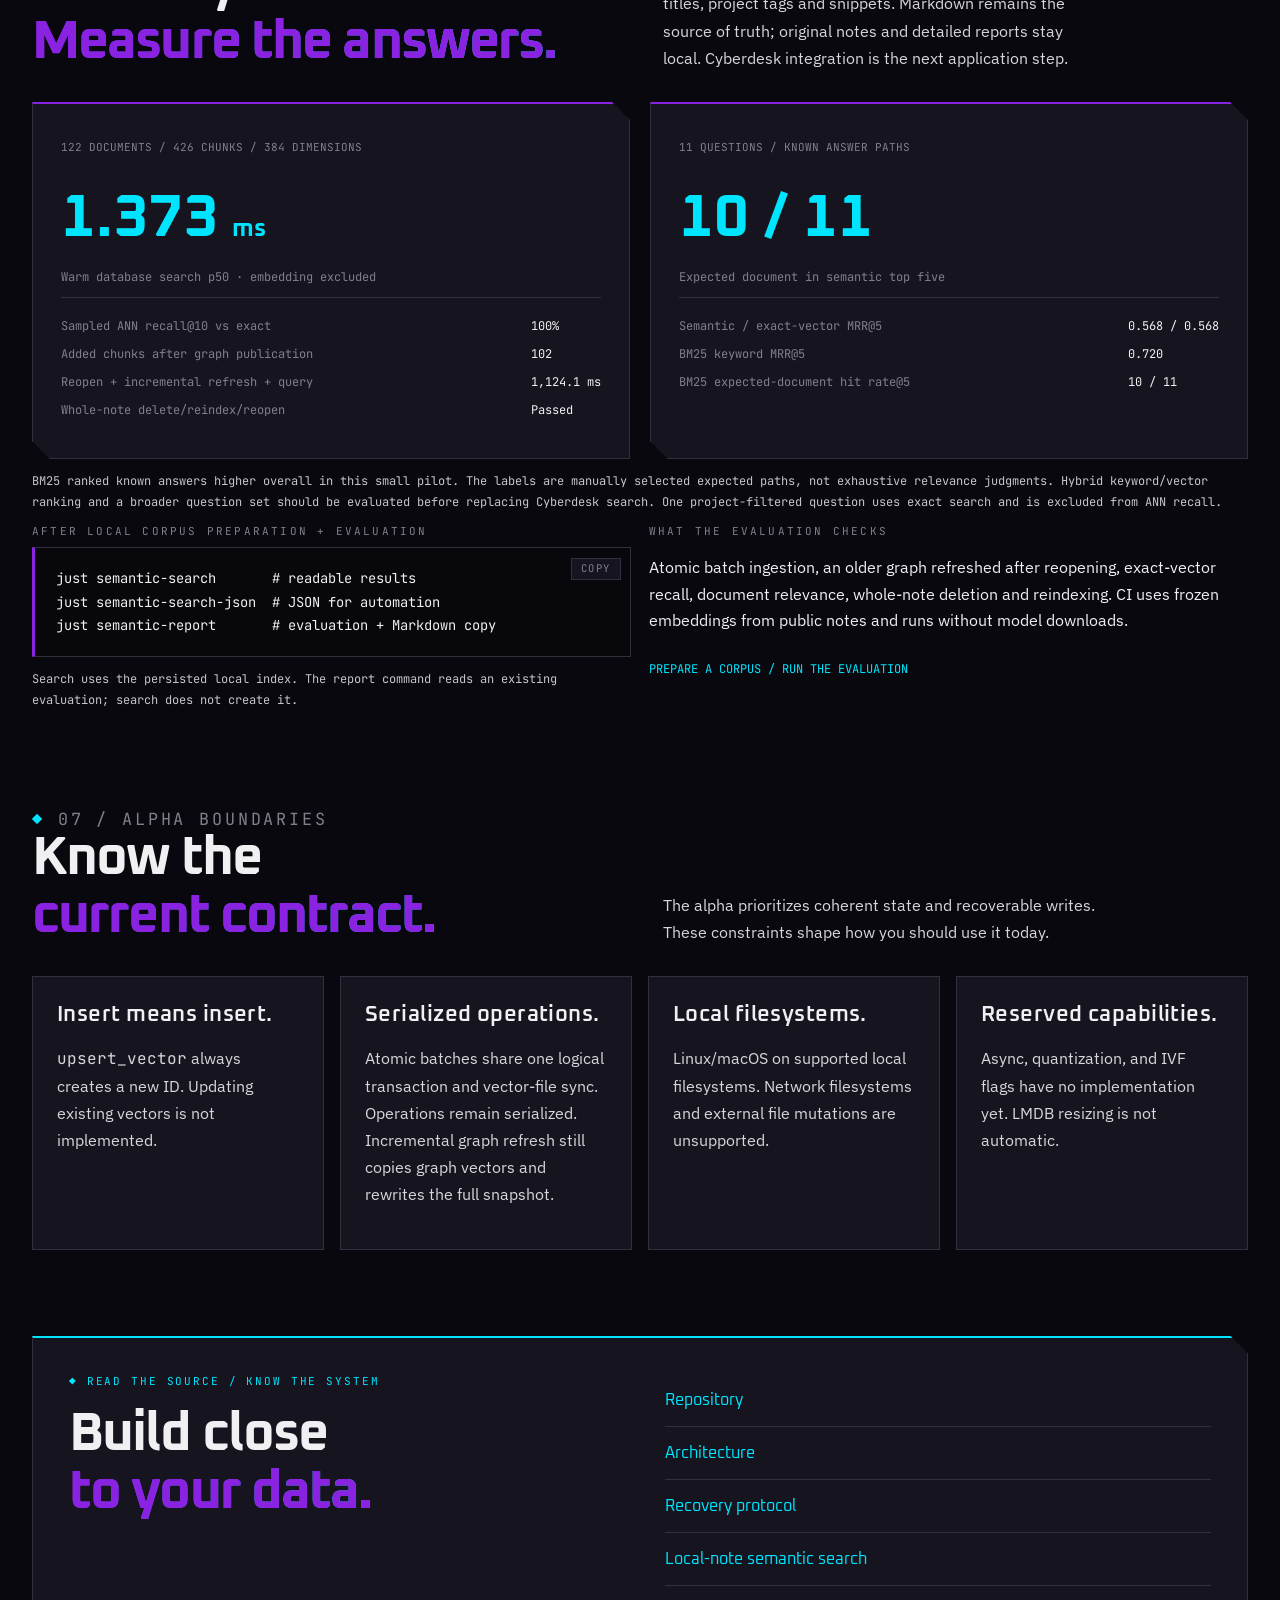
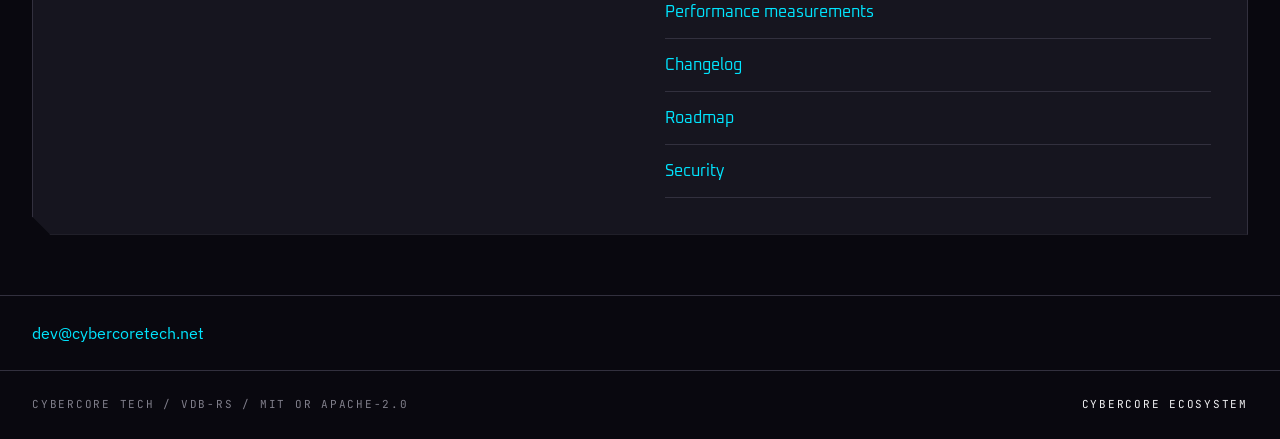
==== commit e59a8747: "docs: announce published cybercore-vdb alpha" ====
--- a/index.html
+++ b/index.html
@@ -15,8 +15,8 @@
 <section class="wrap section" id="lab"><div class="section-head"><div><p class="eyebrow">01 / NEAREST-NEIGHBOR LAB</p><h2>Move the query.<br><em>Find the signal.</em></h2></div><p>Compare cosine, Euclidean, and dot-product rankings on a small two-dimensional dataset. This exact browser calculation demonstrates the metrics; it does not run the Rust database or its HNSW engine.</p></div><div class="lab-grid"><div class="query-panel"><div class="panel-bar">QUERY / CONTROLS <span>LIVE</span></div><label for="metric">DISTANCE METRIC</label><select id="metric"><option value="cosine">Cosine distance</option><option value="euclidean">Euclidean distance</option><option value="dot">Dot-product similarity</option></select><label for="queryX">QUERY X <output id="xValue" for="queryX">0.70</output></label><input id="queryX" type="range" min="-1" max="1" step="0.01" value="0.7"><label for="queryY">QUERY Y <output id="yValue" for="queryY">0.65</output></label><input id="queryY" type="range" min="-1" max="1" step="0.01" value="0.65"><label for="neighborCount">NEIGHBORS / K</label><select id="neighborCount"><option value="3">3 neighbors</option><option value="5">5 neighbors</option><option value="8">8 neighbors</option></select><label for="vectorFilter">METADATA TAG</label><select id="vectorFilter"><option value="all">All vectors</option><option value="rust">rust</option><option value="systems">systems</option><option value="data">data</option></select><button id="resetQuery" class="quiet-button" type="button">RESET QUERY</button></div><div class="results-panel"><div class="panel-bar"><span>RANKED RESULTS / EXACT SAMPLE</span><span id="resultCount" role="status">3 MATCHES</span></div><div class="table-scroll"><table><thead><tr><th scope="col">RANK</th><th scope="col">VECTOR</th><th scope="col">TAG</th><th scope="col" id="scoreHeading">DISTANCE ↓</th></tr></thead><tbody id="resultRows"></tbody></table></div><div class="query-readout"><span id="metricExplanation">Cosine compares direction; lower distance ranks first.</span><pre id="queryCode"></pre></div></div></div></section>
 <section class="wrap section" id="architecture"><div class="section-head"><div><p class="eyebrow">02 / STORAGE ARCHITECTURE</p><h2>Durable authority.<br><em>Derived speed.</em></h2></div><p>LMDB holds logical state and recovery payloads. Memory-mapped vector files serve scoring. The HNSW graph is a derived snapshot, checked against the collection revision before reuse.</p></div><div class="architecture-flow"><article><span class="num">01 / AUTHORITY</span><h3>LMDB</h3><p>Metadata, vector payloads, revisions, ID allocation, and recovery markers commit together.</p><code>TRANSACTIONAL STATE</code></article><span class="flow-connector" aria-hidden="true">→</span><article><span class="num">02 / SCORING</span><h3>mmap vectors</h3><p>Checksummed materialized files, synchronized after the logical commit.</p><code>ZERO-COPY READS</code></article><span class="flow-connector" aria-hidden="true">→</span><article><span class="num">03 / SEARCH</span><h3>HNSW graph</h3><p>Persisted, multi-layer ANN graph. The next query after clean mutations reuses its topology and inserts only new nodes. Deleted nodes remain routing links until compaction.</p><code>REVISION-BOUND INDEX</code></article></div><div class="grid g3 capability-grid"><article class="card"><span class="num">REFERENCE PATH</span><h3>Exact when asked.</h3><p><code>.exact()</code> selects the baseline scan. Metadata filtering uses that path to preserve completeness.</p></article><article class="card"><span class="num">COLLECTION CONTRACT</span><h3>Identity that holds.</h3><p>Database-wide monotonic IDs and collection generations protect ownership and reject stale handles.</p></article><article class="card"><span class="num">VECTOR CONTRACT</span><h3>Finite. Dimensional.</h3><p>Finite <code>f32</code> vectors, from 1 to 65,536 dimensions. Cosine treats a zero-norm vector as distance 1.</p></article></div></section>
 <section class="wrap section" id="recovery"><div class="section-head"><div><p class="eyebrow">03 / RECOVERY EXPLORER</p><h2>Follow the write.<br><em>Understand the boundary.</em></h2></div><p>Explore the insertion protocol. A write may already be committed if an I/O error occurs after the LMDB transaction. Recovery repairs pending work; blindly retrying can insert a duplicate.</p></div><div class="recovery-panel"><div class="recovery-steps" role="tablist" aria-label="Recovery protocol stages"><button role="tab" id="recoveryTab0" aria-controls="recoveryDetail" aria-selected="true" data-step="0">01 / COMMIT</button><button role="tab" id="recoveryTab1" aria-controls="recoveryDetail" aria-selected="false" tabindex="-1" data-step="1">02 / SYNC</button><button role="tab" id="recoveryTab2" aria-controls="recoveryDetail" aria-selected="false" tabindex="-1" data-step="2">03 / CHECKPOINT</button><button role="tab" id="recoveryTab3" aria-controls="recoveryDetail" aria-selected="false" tabindex="-1" data-step="3">04 / REOPEN</button></div><div id="recoveryDetail" role="tabpanel" aria-labelledby="recoveryTab0" tabindex="0"><p class="eyebrow" id="recoveryStage"></p><h3 id="recoveryTitle"></h3><p id="recoveryText"></p><pre id="recoveryTrace"></pre></div></div></section>
-<section class="wrap section" id="setup"><div class="section-head"><div><p class="eyebrow">04 / QUICK START</p><h2>Open. Batch.<br><em>Query.</em></h2></div><p>Use Rust 1.88 or newer. The <a href="https://github.com/cybercore-tech/vdb-rs/releases/tag/v0.1.0-alpha.1">signed 0.1.0-alpha.1 release</a> is available on GitHub. Crates.io publication awaits publishing-token permissions; use the tagged Git dependency below. The package is <code>cybercore-vdb</code>, imported as <code>vdb</code>.</p></div><div class="grid g2"><div><span class="label">CARGO.TOML</span><pre class="code" data-copy><code>[dependencies]
-vdb = { package = "cybercore-vdb", git = "https://github.com/cybercore-tech/vdb-rs", tag = "v0.1.0-alpha.1" }
+<section class="wrap section" id="setup"><div class="section-head"><div><p class="eyebrow">04 / QUICK START</p><h2>Open. Batch.<br><em>Query.</em></h2></div><p>Use Rust 1.88 or newer. The <a href="https://github.com/cybercore-tech/vdb-rs/releases/tag/v0.1.0-alpha.1">signed 0.1.0-alpha.1 release</a> is available on GitHub. Install the <a href="https://crates.io/crates/cybercore-vdb">cybercore-vdb</a> package from crates.io using the dependency alias below. Import it as <code>vdb</code>.</p></div><div class="grid g2"><div><span class="label">CARGO.TOML</span><pre class="code" data-copy><code>[dependencies]
+vdb = { package = "cybercore-vdb", version = "=0.1.0-alpha.1" }
 serde_json = "1"
 tempfile = "3"</code></pre><p class="code-note">tempfile is only needed for this temporary-directory example.</p><a class="source-link" href="https://github.com/cybercore-tech/vdb-rs/blob/main/examples/basic.rs">READ THE COMPLETE EXAMPLE</a></div><div><span class="label">SRC/MAIN.RS</span><pre class="code" data-copy><code>use vdb::{Metric, VectorDb};
 
